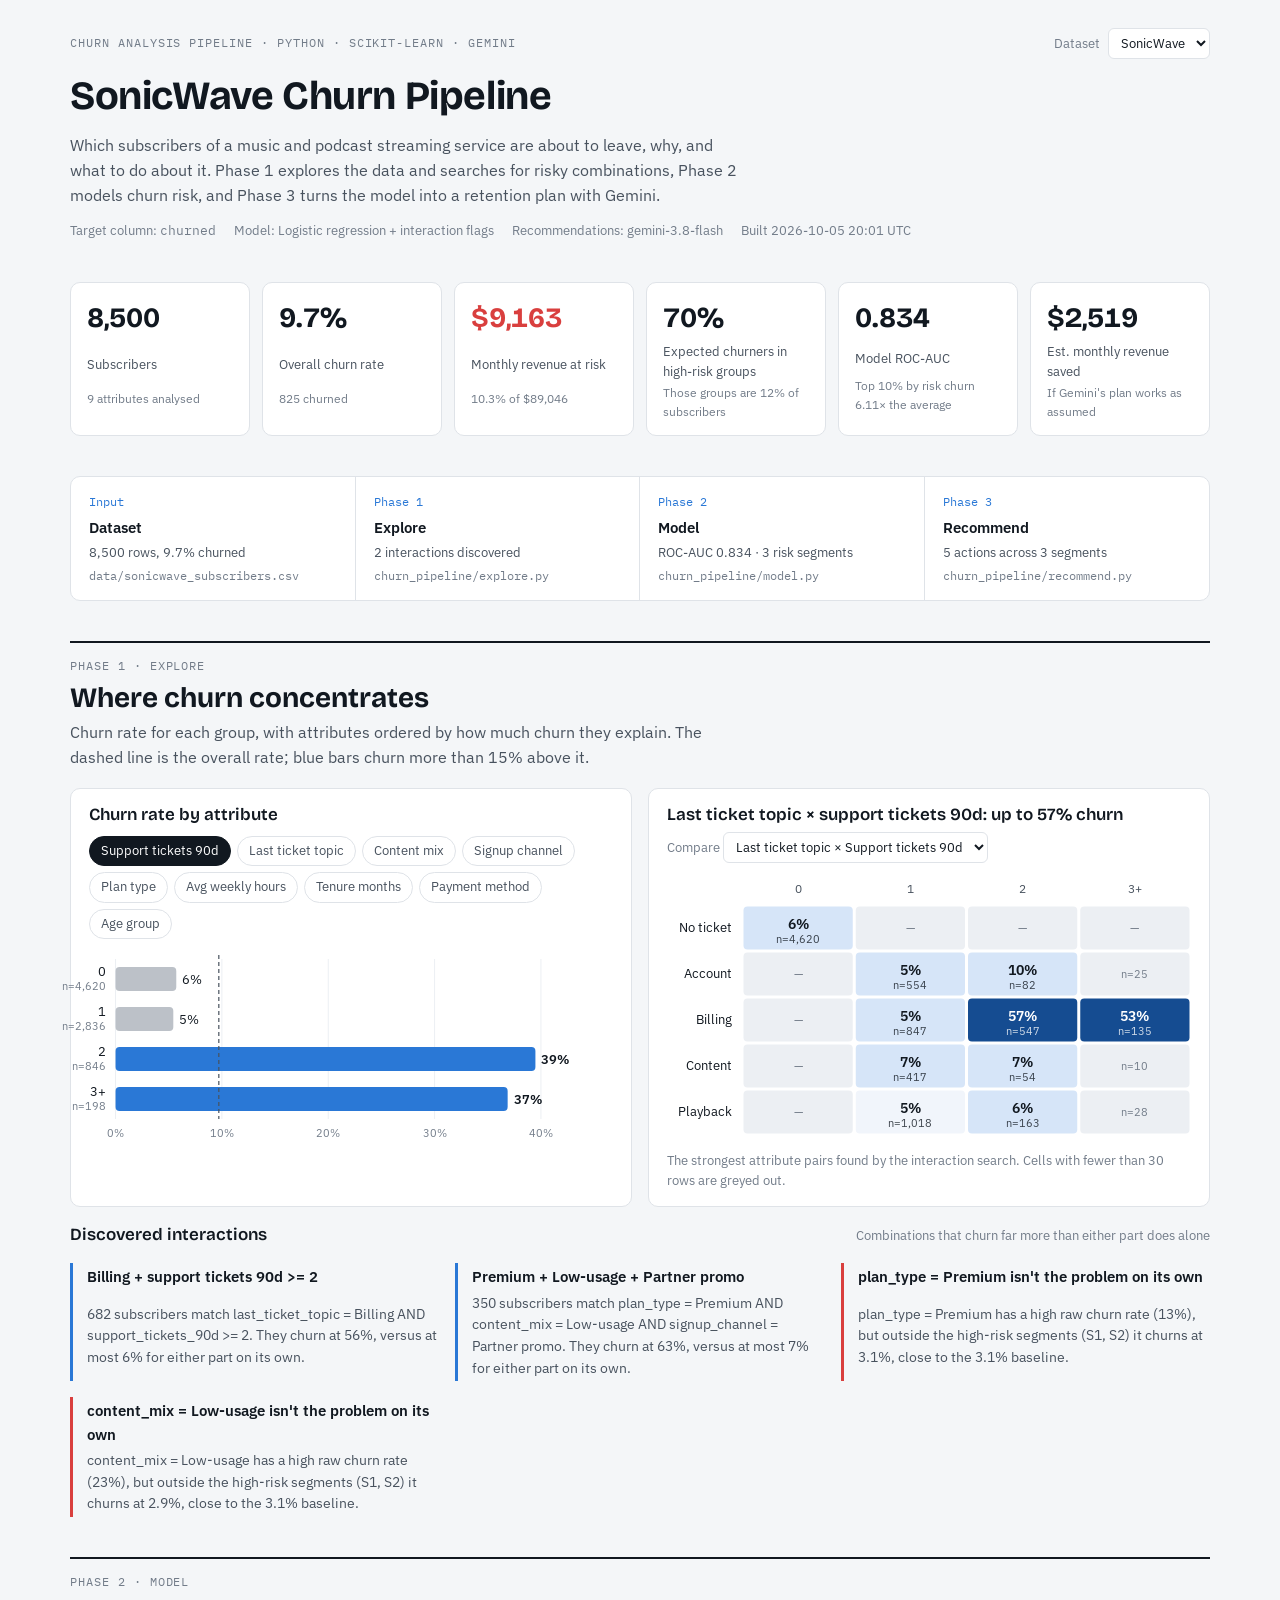
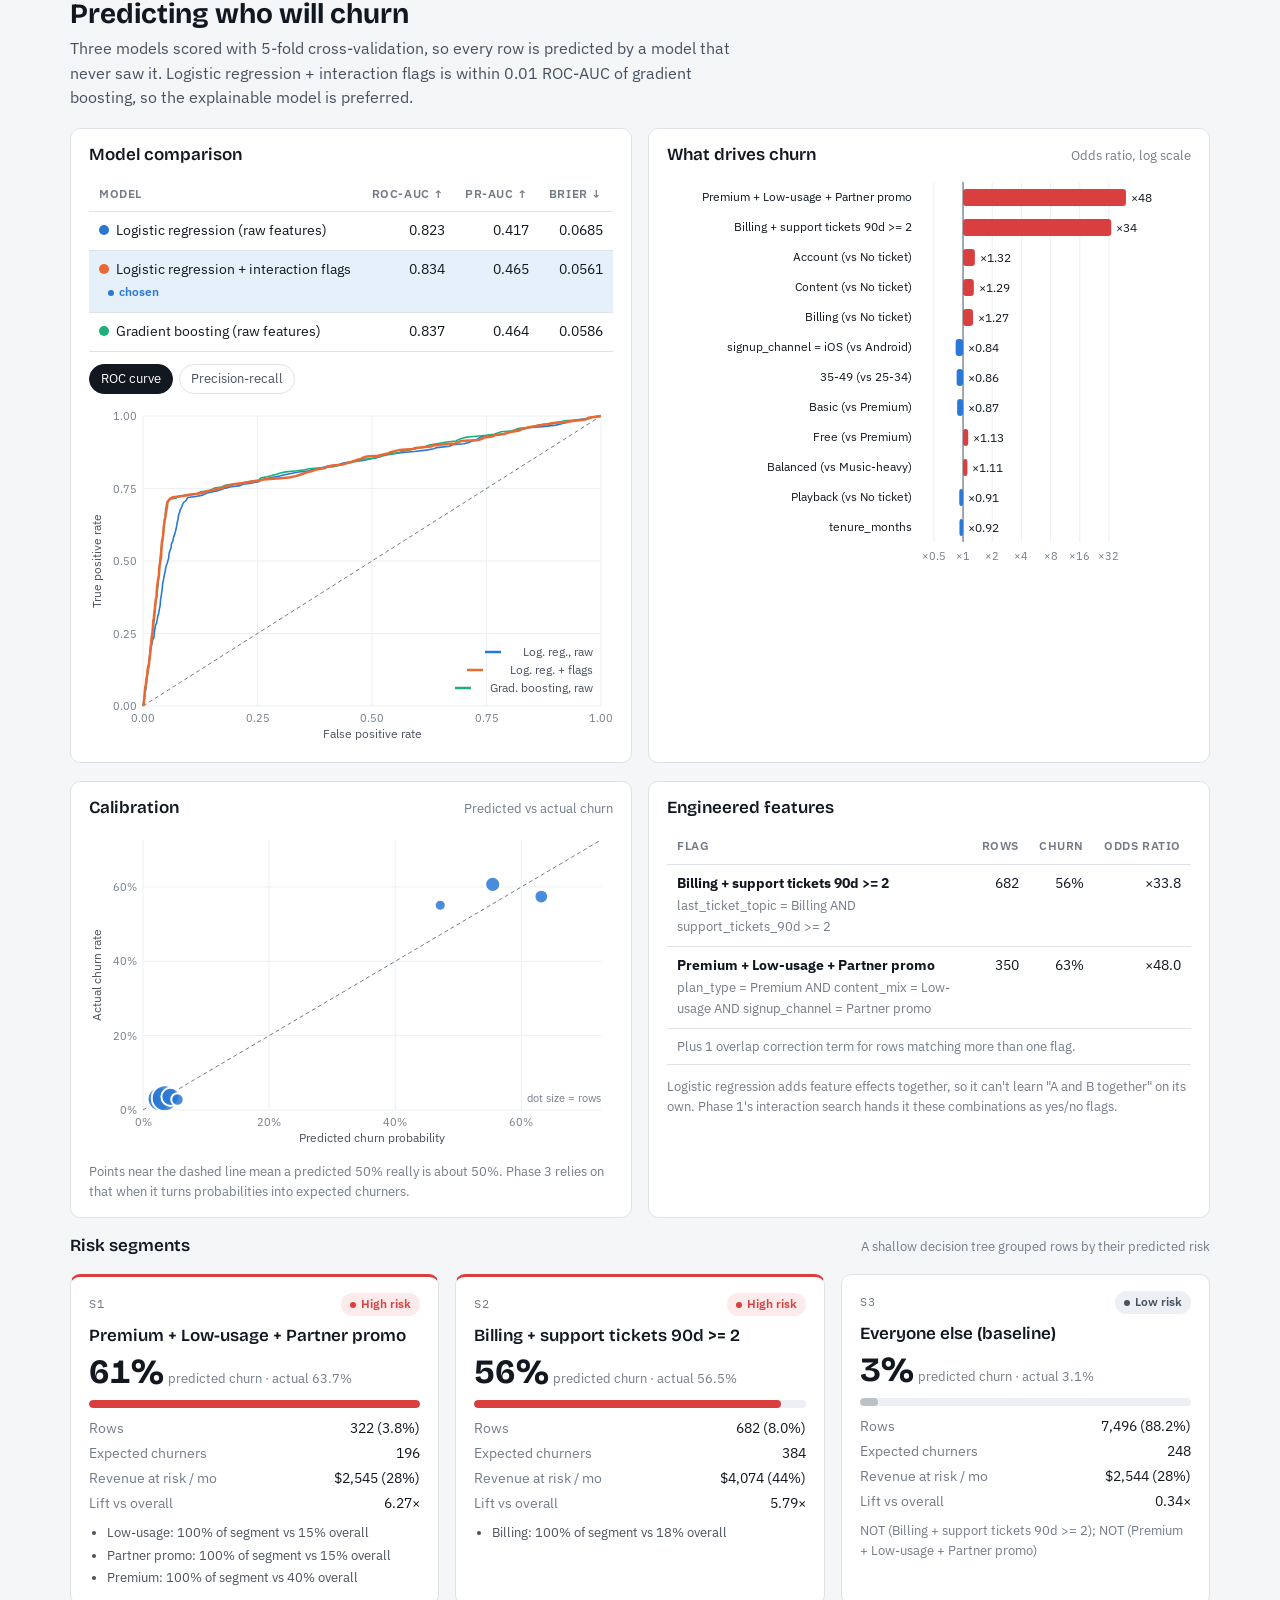
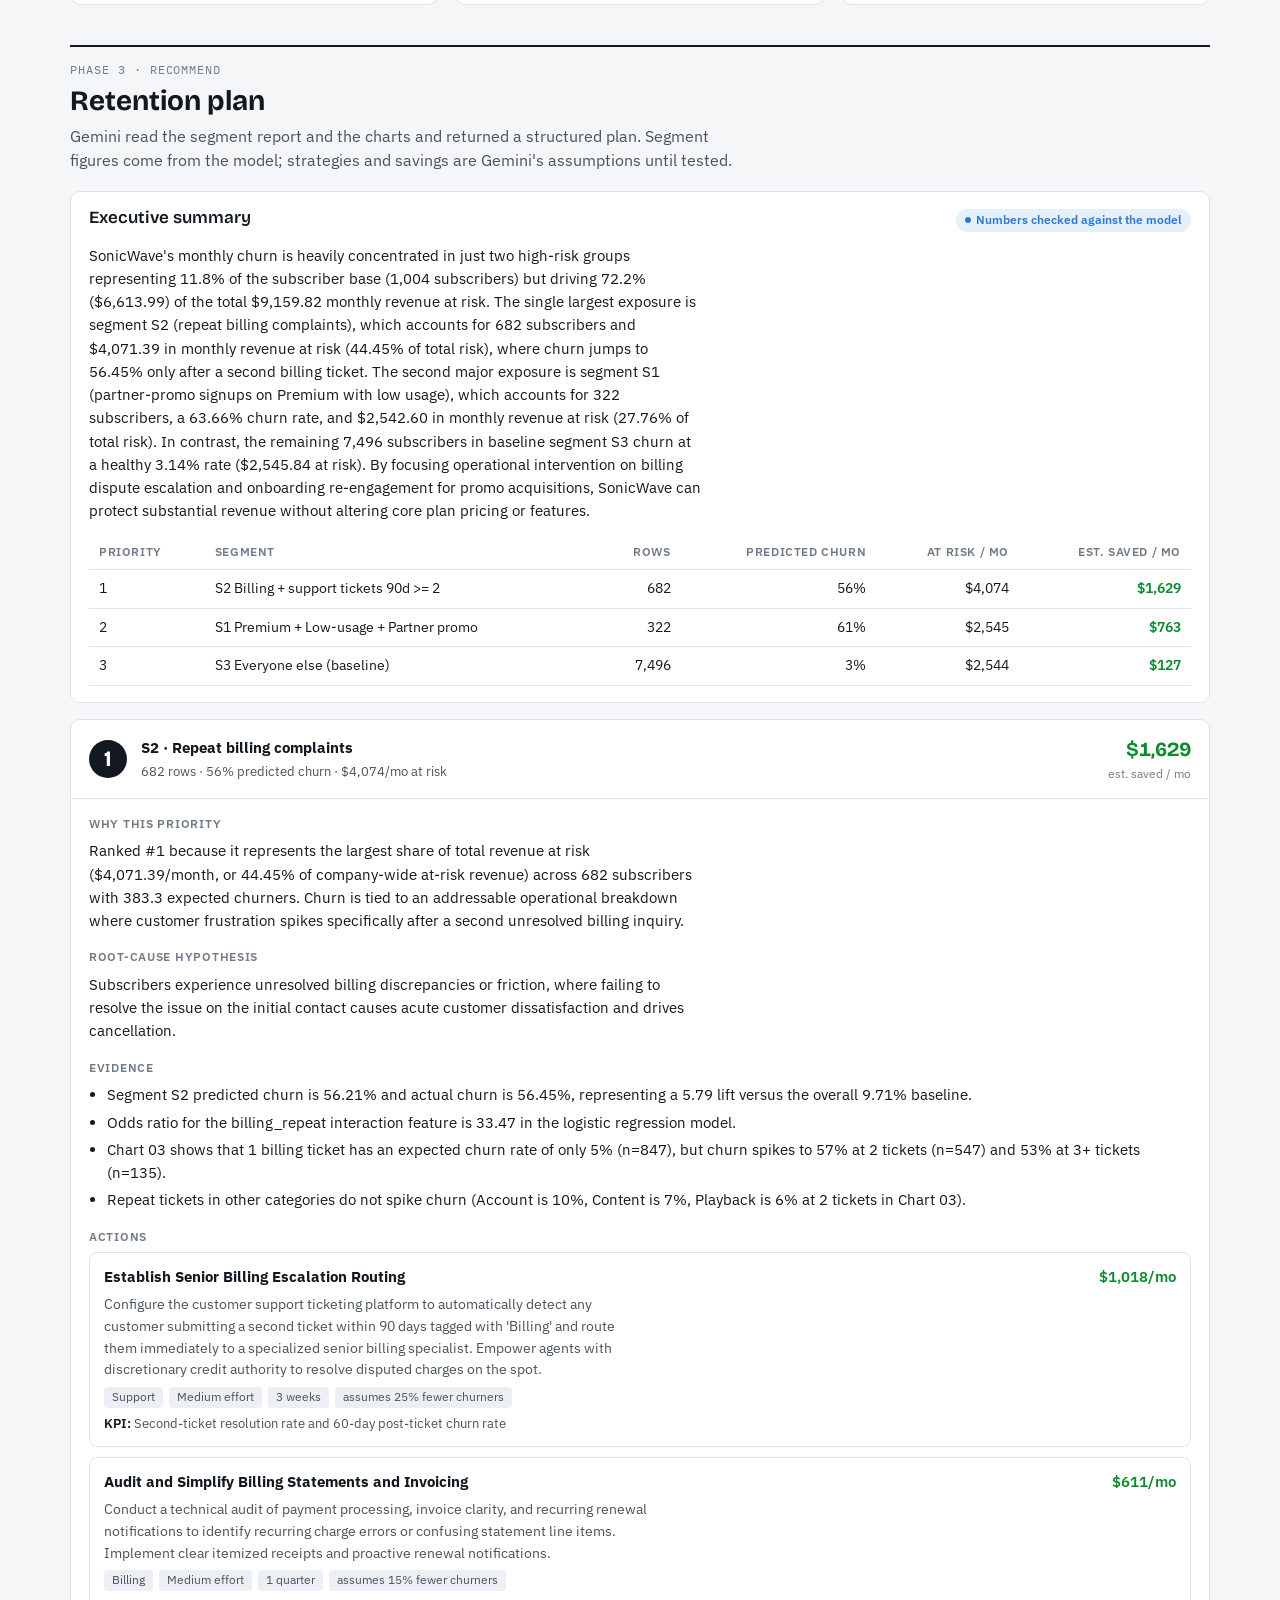
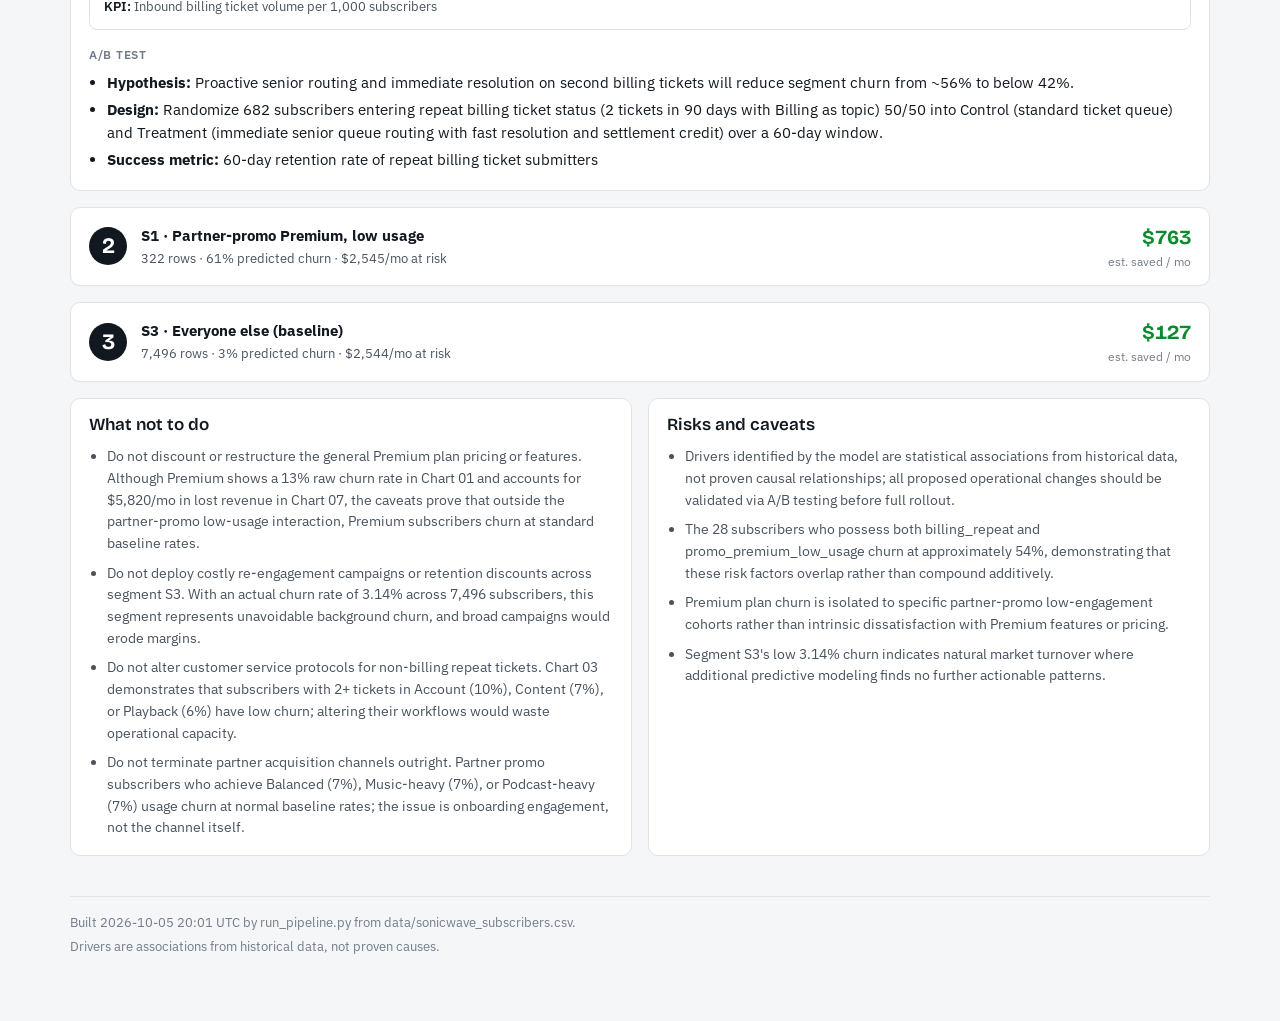
==== runs/sonicwave/dashboard.html @ d110ce35 "Generalize the pipeline to any churn CSV Replace the SonicWave-specific scripts with the churn_pipel" ====
<!doctype html>
<html lang="en">
<head>
<meta charset="utf-8">
<meta name="viewport" content="width=device-width, initial-scale=1, viewport-fit=cover">
<title>Churn Pipeline Explorer</title>
<link rel="preconnect" href="https://fonts.googleapis.com">
<link rel="preconnect" href="https://fonts.gstatic.com" crossorigin>
<link rel="stylesheet" href="https://fonts.googleapis.com/css2?family=Bricolage+Grotesque:opsz,wght@12..96,600;12..96,700&family=IBM+Plex+Mono:wght@400;500&family=IBM+Plex+Sans:wght@400;500;600&display=swap">
<style>
/* Layout: a single analyst's notebook column (max 1180px) that walks the pipeline in order:
   KPIs -> pipeline map -> Phase 1 explore -> Phase 2 model -> Phase 3 plan. Charts sit on quiet
   surfaces; color is reserved for data (blue = high risk / chosen, red = raises churn). */
:root {
  --bg: #f4f6f8;
  --surface: #ffffff;
  --ink: #111820;
  --ink-2: #48525e;
  --muted: #727c89;
  --line: #dfe3e8;
  --grid: #eceff3;
  --accent: #2a78d6;
  --accent-soft: #e6f0fb;
  --risk: #d93f3e;
  --risk-soft: #fcebea;
  --good: #0c8a2e;
  --bar-muted: #bcc1c8;
  --s1: #2a78d6; --s2: #eb6834; --s3: #1baf7a;
  --h0: #f1f5fb; --h1: #d6e5f8; --h2: #a9c9f0; --h3: #5f9ce6; --h4: #2a78d6; --h5: #154c91;
  --h-ink-lo: #111820; --h-ink-hi: #ffffff;
  --font-display: "Bricolage Grotesque", "Segoe UI", system-ui, sans-serif;
  --font-body: "IBM Plex Sans", "Segoe UI", system-ui, -apple-system, sans-serif;
  --font-data: "IBM Plex Mono", ui-monospace, "Cascadia Mono", Consolas, monospace;
  --radius: 10px;
}
@media (prefers-color-scheme: dark) {
  :root:not([data-theme="light"]) {
    --bg: #0e1116; --surface: #161b22; --ink: #edf1f6; --ink-2: #b3bcc8; --muted: #8590a0;
    --line: #29313c; --grid: #1f262f; --accent: #4a92ea; --accent-soft: #1a2a40;
    --risk: #ef6b6a; --risk-soft: #3a1d20; --good: #3fbf62; --bar-muted: #4c5562;
    --s1: #3987e5; --s2: #d95926; --s3: #199e70;
    --h0: #1b222c; --h1: #1d3352; --h2: #234b7d; --h3: #2f6ab0; --h4: #4a92ea; --h5: #9cc5f5;
    --h-ink-lo: #edf1f6; --h-ink-hi: #0e1116;
    color-scheme: dark;
  }
}
:root[data-theme="dark"] {
  --bg: #0e1116; --surface: #161b22; --ink: #edf1f6; --ink-2: #b3bcc8; --muted: #8590a0;
  --line: #29313c; --grid: #1f262f; --accent: #4a92ea; --accent-soft: #1a2a40;
  --risk: #ef6b6a; --risk-soft: #3a1d20; --good: #3fbf62; --bar-muted: #4c5562;
  --s1: #3987e5; --s2: #d95926; --s3: #199e70;
  --h0: #1b222c; --h1: #1d3352; --h2: #234b7d; --h3: #2f6ab0; --h4: #4a92ea; --h5: #9cc5f5;
  --h-ink-lo: #edf1f6; --h-ink-hi: #0e1116;
  color-scheme: dark;
}
* { box-sizing: border-box; }
body { background: var(--bg); color: var(--ink); font-family: var(--font-body); font-size: 15px; line-height: 1.55; margin: 0; }
.wrap { max-width: 1180px; margin: 0 auto; padding-inline: 20px; padding-block: 28px 64px; display: grid; gap: 40px; }
h1, h2, h3 { font-family: var(--font-display); text-wrap: balance; margin: 0; line-height: 1.15; }
h1 { font-size: clamp(28px, 4vw, 40px); font-weight: 700; letter-spacing: -0.01em; }
h2 { font-size: clamp(22px, 2.6vw, 28px); font-weight: 700; }
h3 { font-size: 17px; font-weight: 600; }
p { margin: 0; max-width: 68ch; }
.eyebrow { font-family: var(--font-data); font-size: 12px; letter-spacing: 0.08em; text-transform: uppercase; color: var(--muted); }
.lede { color: var(--ink-2); font-size: 16px; }
.num { font-variant-numeric: tabular-nums; }
.mono { font-family: var(--font-data); }
a { color: var(--accent); }
:focus-visible { outline: 2px solid var(--accent); outline-offset: 2px; border-radius: 4px; }

/* header */
.topbar { display: flex; flex-wrap: wrap; justify-content: space-between; align-items: center; gap: 8px 16px; }
.switch { display: inline-flex; align-items: center; gap: 8px; }
header { display: grid; gap: 14px; }
.meta { display: flex; flex-wrap: wrap; gap: 6px 18px; color: var(--muted); font-size: 13px; }

/* KPI strip */
.kpis { display: grid; grid-template-columns: repeat(auto-fit, minmax(170px, 1fr)); gap: 12px; }
.kpi { background: var(--surface); border: 1px solid var(--line); border-radius: var(--radius); padding: 14px 16px; display: grid; gap: 2px; }
.kpi .v { font-family: var(--font-display); font-size: 28px; font-weight: 700; font-variant-numeric: tabular-nums; }
.kpi .l { font-size: 13px; color: var(--ink-2); }
.kpi .d { font-size: 12px; color: var(--muted); }
.kpi.alert .v { color: var(--risk); }

/* pipeline map */
.pipeline { display: grid; grid-template-columns: repeat(4, minmax(0, 1fr)); gap: 0; background: var(--surface); border: 1px solid var(--line); border-radius: var(--radius); overflow: hidden; }
.step { padding: 16px 18px; display: grid; gap: 4px; text-decoration: none; color: inherit; border-right: 1px solid var(--line); position: relative; }
.step:last-child { border-right: 0; }
.step:hover { background: var(--accent-soft); }
.step .k { font-family: var(--font-data); font-size: 12px; color: var(--accent); }
.step .t { font-weight: 600; }
.step .o { font-size: 12.5px; color: var(--ink-2); }
.step .f { font-family: var(--font-data); font-size: 11.5px; color: var(--muted); overflow-wrap: anywhere; }
@media (max-width: 760px) { .pipeline { grid-template-columns: 1fr 1fr; } .step:nth-child(2) { border-right: 0; } .step:nth-child(-n+2) { border-bottom: 1px solid var(--line); } }
@media (max-width: 440px) { .pipeline { grid-template-columns: 1fr; } .step { border-right: 0; border-bottom: 1px solid var(--line); } .step:last-child { border-bottom: 0; } }

/* sections */
section { display: grid; gap: 18px; scroll-margin-top: 16px; }
.sec-head { display: grid; gap: 6px; border-top: 2px solid var(--ink); padding-top: 14px; }
.grid2 { display: grid; grid-template-columns: repeat(2, minmax(0, 1fr)); gap: 16px; }
.grid3 { display: grid; grid-template-columns: repeat(3, minmax(0, 1fr)); gap: 16px; }
@media (max-width: 900px) { .grid2, .grid3 { grid-template-columns: 1fr; } }
.panel { background: var(--surface); border: 1px solid var(--line); border-radius: var(--radius); padding: 16px 18px; display: grid; gap: 12px; min-width: 0; align-content: start; }
.panel-head { display: flex; flex-wrap: wrap; justify-content: space-between; align-items: baseline; gap: 8px 16px; }
.note { font-size: 12.5px; color: var(--muted); }
.chart { width: 100%; min-height: 120px; position: relative; }
.chart svg { display: block; width: 100%; height: auto; overflow: visible; }
.chart text { font-family: var(--font-body); }

/* controls */
.chips { display: flex; flex-wrap: wrap; gap: 6px; }
.chip { font: inherit; font-size: 13px; border: 1px solid var(--line); background: var(--surface); color: var(--ink-2); padding: 4px 11px; border-radius: 999px; cursor: pointer; }
.chip:hover { border-color: var(--accent); color: var(--ink); }
.chip[aria-pressed="true"] { background: var(--ink); border-color: var(--ink); color: var(--surface); }
select.sel { font: inherit; font-size: 13px; padding: 5px 8px; border-radius: 6px; border: 1px solid var(--line); background: var(--surface); color: var(--ink); max-width: 100%; }

/* findings */
.findings { display: grid; grid-template-columns: repeat(3, minmax(0, 1fr)); gap: 16px; }
@media (max-width: 900px) { .findings { grid-template-columns: 1fr; } }
.finding { border-left: 3px solid var(--accent); padding: 2px 0 2px 14px; display: grid; gap: 4px; }
.finding.corr { border-left-color: var(--risk); }
.finding b { font-weight: 600; }
.finding span { color: var(--ink-2); font-size: 14px; }

/* tables */
.tbl-wrap { overflow-x: auto; }
table { border-collapse: collapse; width: 100%; font-size: 14px; }
.tbl-wrap table { min-width: 480px; }
th, td { text-align: left; padding: 8px 10px; border-bottom: 1px solid var(--line); vertical-align: top; }
th { font-size: 12px; font-weight: 600; color: var(--muted); text-transform: uppercase; letter-spacing: 0.05em; white-space: nowrap; }
td.r, th.r { text-align: right; font-variant-numeric: tabular-nums; }
tr.chosen td { background: var(--accent-soft); }
.pill { display: inline-flex; align-items: center; gap: 5px; font-size: 12px; font-weight: 600; padding: 2px 9px; border-radius: 999px; white-space: nowrap; }
.pill.high { background: var(--risk-soft); color: var(--risk); }
.pill.low { background: var(--grid); color: var(--ink-2); }
.pill.medium { background: var(--accent-soft); color: var(--accent); }
.pill.ok { background: var(--accent-soft); color: var(--accent); }
.pill::before { content: ""; width: 6px; height: 6px; border-radius: 50%; background: currentColor; }

/* segment cards */
.seg { display: grid; gap: 10px; }
.seg.high { border-top: 3px solid var(--risk); }
.seg .big { font-family: var(--font-display); font-size: 34px; font-weight: 700; line-height: 1; font-variant-numeric: tabular-nums; }
.seg dl { display: grid; grid-template-columns: auto 1fr; gap: 4px 14px; margin: 0; font-size: 13.5px; }
.seg dt { color: var(--muted); }
.seg dd { margin: 0; text-align: right; font-variant-numeric: tabular-nums; }
.seg ul { margin: 0; padding-left: 18px; font-size: 13px; color: var(--ink-2); display: grid; gap: 2px; }
.meter { height: 8px; background: var(--grid); border-radius: 4px; overflow: hidden; }
.meter i { display: block; height: 100%; background: var(--accent); border-radius: 4px; }

/* plans */
details.plan { background: var(--surface); border: 1px solid var(--line); border-radius: var(--radius); }
details.plan > summary { list-style: none; cursor: pointer; padding: 14px 18px; display: grid; grid-template-columns: auto minmax(0, 1fr) auto; gap: 14px; align-items: center; }
details.plan > summary::-webkit-details-marker { display: none; }
.rank { font-family: var(--font-display); font-weight: 700; font-size: 22px; width: 38px; height: 38px; border-radius: 50%; display: grid; place-items: center; background: var(--ink); color: var(--surface); }
.sumtext { display: grid; gap: 2px; min-width: 0; }
.sumtext .sub { font-size: 13px; color: var(--ink-2); }
.saved { text-align: right; font-size: 12px; color: var(--muted); }
.saved b { display: block; font-family: var(--font-display); font-size: 20px; color: var(--good); font-variant-numeric: tabular-nums; }
.plan-body { padding: 0 18px 18px; display: grid; gap: 16px; border-top: 1px solid var(--line); padding-top: 16px; }
.plan-body h4 { margin: 0 0 6px; font-size: 12px; text-transform: uppercase; letter-spacing: 0.06em; color: var(--muted); font-weight: 600; }
.plan-body ul { margin: 0; padding-left: 18px; display: grid; gap: 4px; }
.chev { transition: transform .2s; color: var(--muted); }
details[open] .chev { transform: rotate(90deg); }
.actions { display: grid; gap: 10px; }
.action { border: 1px solid var(--line); border-radius: 8px; padding: 12px 14px; display: grid; gap: 6px; }
.action-top { display: flex; flex-wrap: wrap; justify-content: space-between; gap: 6px 12px; align-items: baseline; }
.tags { display: flex; flex-wrap: wrap; gap: 6px; }
.tag { font-size: 12px; padding: 1px 8px; border-radius: 4px; background: var(--grid); color: var(--ink-2); white-space: nowrap; }
.action p { font-size: 14px; color: var(--ink-2); }
.kv { font-size: 13px; color: var(--ink-2); }
.kv b { color: var(--ink); font-weight: 600; }
.lists { display: grid; grid-template-columns: repeat(2, minmax(0, 1fr)); gap: 16px; }
@media (max-width: 900px) { .lists { grid-template-columns: 1fr; } }
.lists ul { margin: 0; padding-left: 18px; display: grid; gap: 8px; font-size: 14px; color: var(--ink-2); }
.empty { border: 1px dashed var(--line); border-radius: var(--radius); padding: 22px; color: var(--ink-2); display: grid; gap: 6px; }
@media (max-width: 560px) { details.plan > summary { grid-template-columns: auto minmax(0, 1fr); } .saved { grid-column: 2; text-align: left; } .saved b { display: inline; margin-right: 6px; } }

/* tooltip */
#tip { position: fixed; pointer-events: none; z-index: 10; background: var(--ink); color: var(--surface); font-size: 12.5px; line-height: 1.4; padding: 7px 10px; border-radius: 6px; max-width: 260px; opacity: 0; transition: opacity .1s; }
#tip.on { opacity: 1; }
#tip b { font-weight: 600; }
footer { color: var(--muted); font-size: 13px; display: grid; gap: 4px; border-top: 1px solid var(--line); padding-top: 16px; }
@media (prefers-reduced-motion: reduce) { * { transition: none !important; } }
</style>
</head>
<body>
<div class="wrap">
  <header>
    <div class="topbar">
      <div class="eyebrow">Churn analysis pipeline · Python · scikit-learn · Gemini</div>
      <label class="note switch" for="ds-sel" id="ds-wrap">Dataset
        <select class="sel" id="ds-sel"></select>
      </label>
    </div>
    <h1 id="title">Churn Pipeline</h1>
    <p class="lede" id="lede"></p>
    <div class="meta" id="meta"></div>
  </header>

  <div class="kpis" id="kpis" aria-label="Headline numbers"></div>

  <nav class="pipeline" aria-label="Pipeline stages">
    <a class="step" href="#explore"><span class="k">Input</span><span class="t">Dataset</span><span class="o" id="step-data"></span><span class="f" id="step-file"></span></a>
    <a class="step" href="#explore"><span class="k">Phase 1</span><span class="t">Explore</span><span class="o" id="step-explore"></span><span class="f">churn_pipeline/explore.py</span></a>
    <a class="step" href="#model"><span class="k">Phase 2</span><span class="t">Model</span><span class="o" id="step-model"></span><span class="f">churn_pipeline/model.py</span></a>
    <a class="step" href="#plan"><span class="k">Phase 3</span><span class="t">Recommend</span><span class="o" id="step-plan"></span><span class="f">churn_pipeline/recommend.py</span></a>
  </nav>

  <section id="explore" aria-labelledby="h-explore">
    <div class="sec-head">
      <div class="eyebrow">Phase 1 · Explore</div>
      <h2 id="h-explore">Where churn concentrates</h2>
      <p class="lede">Churn rate for each group, with attributes ordered by how much churn they explain. The dashed line is the overall rate; blue bars churn more than 15% above it.</p>
    </div>
    <div class="grid2">
      <div class="panel">
        <div class="panel-head"><h3>Churn rate by attribute</h3></div>
        <div class="chips" id="attr-chips" role="group" aria-label="Attribute"></div>
        <div class="chart" id="attr-chart"></div>
      </div>
      <div class="panel">
        <div class="panel-head">
          <h3 id="heat-title">Two attributes combined</h3>
          <label class="note" for="heat-sel">Compare
            <select class="sel" id="heat-sel"></select>
          </label>
        </div>
        <div class="chart" id="heat-chart"></div>
        <div class="note">The strongest attribute pairs found by the interaction search. Cells with fewer than 30 rows are greyed out.</div>
      </div>
    </div>
    <div class="panel-head"><h3>Discovered interactions</h3><span class="note">Combinations that churn far more than either part does alone</span></div>
    <div class="findings" id="findings"></div>
  </section>

  <section id="model" aria-labelledby="h-model">
    <div class="sec-head">
      <div class="eyebrow">Phase 2 · Model</div>
      <h2 id="h-model">Predicting who will churn</h2>
      <p class="lede" id="model-lede"></p>
    </div>
    <div class="grid2">
      <div class="panel">
        <div class="panel-head"><h3>Model comparison</h3></div>
        <div class="tbl-wrap"><table id="metrics-tbl"></table></div>
        <div class="chips" id="curve-chips" role="group" aria-label="Curve"></div>
        <div class="chart" id="curve-chart"></div>
      </div>
      <div class="panel">
        <div class="panel-head"><h3>What drives churn</h3><span class="note">Odds ratio, log scale</span></div>
        <div class="chart" id="odds-chart"></div>
      </div>
    </div>
    <div class="grid2">
      <div class="panel">
        <div class="panel-head"><h3>Calibration</h3><span class="note">Predicted vs actual churn</span></div>
        <div class="chart" id="cal-chart"></div>
        <p class="note">Points near the dashed line mean a predicted 50% really is about 50%. Phase 3 relies on that when it turns probabilities into expected churners.</p>
      </div>
      <div class="panel">
        <div class="panel-head"><h3>Engineered features</h3></div>
        <div class="tbl-wrap"><table id="flags-tbl"></table></div>
        <p class="note">Logistic regression adds feature effects together, so it can't learn "A and B together" on its own. Phase 1's interaction search hands it these combinations as yes/no flags.</p>
      </div>
    </div>
    <div class="panel-head"><h3>Risk segments</h3><span class="note">A shallow decision tree grouped rows by their predicted risk</span></div>
    <div class="grid3" id="segments"></div>
  </section>

  <section id="plan" aria-labelledby="h-plan">
    <div class="sec-head">
      <div class="eyebrow">Phase 3 · Recommend</div>
      <h2 id="h-plan">Retention plan</h2>
      <p class="lede">Gemini read the segment report and the charts and returned a structured plan. Segment figures come from the model; strategies and savings are Gemini's assumptions until tested.</p>
    </div>
    <div id="plan-body" style="display:grid;gap:16px"></div>
  </section>

  <footer>
    <span id="built"></span>
    <span>Drivers are associations from historical data, not proven causes.</span>
  </footer>
</div>
<div id="tip" role="tooltip"></div>

<script>
const ALL = {"datasets":{"sonicwave":{"built_at":"2026-10-05 20:01 UTC","config":{"name":"sonicwave","csv":"data/sonicwave_subscribers.csv","target":"churned","entity":"subscribers","business_context":"a music and podcast streaming service","currency":"$","display_name":"SonicWave"},"phase1":{"overall":0.0971,"ranked_features":["support_tickets_90d","last_ticket_topic","content_mix","signup_channel","plan_type","avg_weekly_hours","tenure_months","payment_method","age_group"],"attributes":{"age_group":{"label":"Age group","rows":[{"label":"Under 25","rate":0.09,"n":1923},{"label":"25-34","rate":0.0971,"n":2903},{"label":"35-49","rate":0.1023,"n":2356},{"label":"50 plus","rate":0.0979,"n":1318}],"signal":0.0002,"kind":"categorical"},"plan_type":{"label":"Plan type","rows":[{"label":"Free","rate":0.0783,"n":1213},{"label":"Basic","rate":0.0703,"n":2632},{"label":"Premium","rate":0.1319,"n":3397},{"label":"Family","rate":0.0771,"n":1258}],"signal":0.0093,"kind":"categorical"},"content_mix":{"label":"Content mix","rows":[{"label":"Low-usage","rate":0.2263,"n":1277},{"label":"Balanced","rate":0.0727,"n":2296},{"label":"Music-heavy","rate":0.0761,"n":3165},{"label":"Podcast-heavy","rate":0.0726,"n":1762}],"signal":0.0337,"kind":"categorical"},"payment_method":{"label":"Payment method","rows":[{"label":"Credit card","rate":0.0929,"n":4705},{"label":"Debit","rate":0.1008,"n":1666},{"label":"PayPal","rate":0.1046,"n":1702},{"label":"Gift card","rate":0.0984,"n":427}],"signal":0.0003,"kind":"categorical"},"last_ticket_topic":{"label":"Last ticket topic","rows":[{"label":"No ticket","rate":0.0571,"n":4620},{"label":"Account","rate":0.059,"n":661},{"label":"Billing","rate":0.2812,"n":1529},{"label":"Content","rate":0.0686,"n":481},{"label":"Playback","rate":0.0488,"n":1209}],"signal":0.0851,"kind":"categorical"},"signup_channel":{"label":"Signup channel","rows":[{"label":"Web","rate":0.0736,"n":2500},{"label":"iOS","rate":0.0727,"n":2215},{"label":"Android","rate":0.077,"n":2505},{"label":"Partner promo","rate":0.2242,"n":1280}],"signal":0.0327,"kind":"categorical"},"tenure_months":{"label":"Tenure months","rows":[{"label":"1\u20137","rate":0.1059,"n":2106},{"label":"7\u201310","rate":0.0977,"n":1464},{"label":"10\u201314","rate":0.0982,"n":1558},{"label":"14\u201322","rate":0.1007,"n":1728},{"label":"22\u201360","rate":0.0803,"n":1644}],"signal":0.0009,"kind":"numeric"},"avg_weekly_hours":{"label":"Avg weekly hours","rows":[{"label":"0.3\u20134.1","rate":0.0935,"n":1712},{"label":"4.1\u20136.6","rate":0.094,"n":1724},{"label":"6.6\u20139.8","rate":0.0941,"n":1668},{"label":"9.8\u201316","rate":0.1179,"n":1705},{"label":"16\u201340","rate":0.0857,"n":1691}],"signal":0.0014,"kind":"numeric"},"support_tickets_90d":{"label":"Support tickets 90d","rows":[{"label":"0","rate":0.0571,"n":4620},{"label":"1","rate":0.0543,"n":2836},{"label":"2","rate":0.3948,"n":846},{"label":"3+","rate":0.3687,"n":198}],"signal":0.1372,"kind":"numeric"}},"heatmaps":{"last_ticket_topic__support_tickets_90d":{"title":"Last ticket topic \u00d7 support tickets 90d: up to 57% churn","row_label":"Last ticket topic","col_label":"Support tickets 90d","rows":["No ticket","Account","Billing","Content","Playback"],"cols":["0","1","2","3+"],"cells":[[{"rate":0.0571,"n":4620},{"rate":null,"n":0},{"rate":null,"n":0},{"rate":null,"n":0}],[{"rate":null,"n":0},{"rate":0.0542,"n":554},{"rate":0.0976,"n":82},{"rate":0.04,"n":25}],[{"rate":null,"n":0},{"rate":0.0531,"n":847},{"rate":0.5722,"n":547},{"rate":0.5333,"n":135}],[{"rate":null,"n":0},{"rate":0.0695,"n":417},{"rate":0.0741,"n":54},{"rate":0.0,"n":10}],[{"rate":null,"n":0},{"rate":0.0491,"n":1018},{"rate":0.0552,"n":163},{"rate":0.0,"n":28}]]},"plan_type__content_mix":{"title":"Plan type \u00d7 content mix: up to 37% churn","row_label":"Plan type","col_label":"Content mix","rows":["Free","Basic","Premium","Family"],"cols":["Low-usage","Balanced","Music-heavy","Podcast-heavy"],"cells":[[{"rate":0.0699,"n":143},{"rate":0.0652,"n":322},{"rate":0.0788,"n":482},{"rate":0.0977,"n":266}],[{"rate":0.0724,"n":304},{"rate":0.0757,"n":753},{"rate":0.0709,"n":1002},{"rate":0.0611,"n":573}],[{"rate":0.3679,"n":666},{"rate":0.0731,"n":875},{"rate":0.0717,"n":1199},{"rate":0.0807,"n":657}],[{"rate":0.0732,"n":164},{"rate":0.0723,"n":346},{"rate":0.0954,"n":482},{"rate":0.0526,"n":266}]]},"content_mix__signup_channel":{"title":"Content mix \u00d7 signup channel: up to 52% churn","row_label":"Content mix","col_label":"Signup channel","rows":["Low-usage","Balanced","Music-heavy","Podcast-heavy"],"cols":["Web","iOS","Android","Partner promo"],"cells":[[{"rate":0.0736,"n":299},{"rate":0.0722,"n":263},{"rate":0.0821,"n":280},{"rate":0.5172,"n":435}],[{"rate":0.0736,"n":707},{"rate":0.0776,"n":606},{"rate":0.0678,"n":723},{"rate":0.0731,"n":260}],[{"rate":0.0721,"n":943},{"rate":0.0756,"n":847},{"rate":0.0815,"n":981},{"rate":0.0736,"n":394}],[{"rate":0.0762,"n":551},{"rate":0.0621,"n":499},{"rate":0.0787,"n":521},{"rate":0.0733,"n":191}]]}},"flags":[{"name":"flag_billing_support_tickets_90d_ge_2","label":"Billing + support tickets 90d >= 2","description":"last_ticket_topic = Billing AND support_tickets_90d >= 2","conditions":[{"col":"last_ticket_topic","op":"==","value":"Billing"},{"col":"support_tickets_90d","op":">=","value":2.0}],"n":682,"churn_rate":0.5645,"churn_rate_without_combination":0.0608},{"name":"flag_premium_low_usage_partner_promo","label":"Premium + Low-usage + Partner promo","description":"plan_type = Premium AND content_mix = Low-usage AND signup_channel = Partner promo","conditions":[{"col":"plan_type","op":"==","value":"Premium"},{"col":"content_mix","op":"==","value":"Low-usage"},{"col":"signup_channel","op":"==","value":"Partner promo"}],"n":350,"churn_rate":0.6286,"churn_rate_without_combination":0.0743}],"corrections":[{"name":"overlap_1_2","of":["flag_billing_support_tickets_90d_ge_2","flag_premium_low_usage_partner_promo"],"n":28,"description":"Has both: Billing + support tickets 90d >= 2 and Premium + Low-usage + Partner promo"}],"n_features":9},"segments":{"purpose":"Churn-risk segments for subscribers of a music and podcast streaming service. Use these to decide which groups to target and what retention actions to take.","dataset":{"name":"sonicwave","rows":8500,"entity":"subscribers","business_context":"a music and podcast streaming service","overall_churn_rate":0.0971,"total_monthly_revenue":89046.13,"expected_monthly_revenue_at_risk":9162.75,"currency":"$"},"model":{"type":"Logistic regression + interaction flags","why":"Logistic regression + interaction flags is within 0.01 ROC-AUC of gradient boosting, so the explainable model is preferred.","validation":"5-fold stratified cross-validation; segment figures use out-of-fold predictions","metrics":{"roc_auc":0.8338,"pr_auc":0.4645,"brier":0.0561,"top_decile_churn_rate":0.5929,"top_decile_lift":6.11,"top_decile_share_of_churners_captured":0.6109},"engineered_features":{"flag_billing_support_tickets_90d_ge_2":"last_ticket_topic = Billing AND support_tickets_90d >= 2","flag_premium_low_usage_partner_promo":"plan_type = Premium AND content_mix = Low-usage AND signup_channel = Partner promo"}},"segments":[{"segment_id":"S1","name":"Premium + Low-usage + Partner promo","rule":["NOT (Billing + support tickets 90d >= 2)","Premium + Low-usage + Partner promo"],"risk_tier":"High","subscribers":322,"share_of_base":0.0379,"predicted_churn_rate":0.6084,"actual_churn_rate":0.6366,"lift_vs_overall":6.27,"expected_churners":195.9,"distinguishing_traits":[{"attribute":"content_mix","value":"Low-usage","share_in_segment":1.0,"share_in_population":0.15,"over_representation":6.66},{"attribute":"signup_channel","value":"Partner promo","share_in_segment":1.0,"share_in_population":0.151,"over_representation":6.64},{"attribute":"plan_type","value":"Premium","share_in_segment":1.0,"share_in_population":0.4,"over_representation":2.5}],"numeric_profile":{"tenure_months":{"segment_median":11.0,"overall_median":12.0},"avg_weekly_hours":{"segment_median":8.05,"overall_median":8.0},"support_tickets_90d":{"segment_median":0.0,"overall_median":0.0}},"monthly_revenue":4182.78,"expected_monthly_revenue_at_risk":2544.78,"share_of_total_revenue_at_risk":0.2777},{"segment_id":"S2","name":"Billing + support tickets 90d >= 2","rule":["Billing + support tickets 90d >= 2"],"risk_tier":"High","subscribers":682,"share_of_base":0.0802,"predicted_churn_rate":0.5623,"actual_churn_rate":0.5645,"lift_vs_overall":5.79,"expected_churners":383.5,"distinguishing_traits":[{"attribute":"last_ticket_topic","value":"Billing","share_in_segment":1.0,"share_in_population":0.18,"over_representation":5.56}],"numeric_profile":{"tenure_months":{"segment_median":11.0,"overall_median":12.0},"avg_weekly_hours":{"segment_median":8.1,"overall_median":8.0},"support_tickets_90d":{"segment_median":2.0,"overall_median":0.0}},"monthly_revenue":7242.07,"expected_monthly_revenue_at_risk":4073.91,"share_of_total_revenue_at_risk":0.4446},{"segment_id":"S3","name":"Everyone else (baseline)","rule":["NOT (Billing + support tickets 90d >= 2)","NOT (Premium + Low-usage + Partner promo)"],"risk_tier":"Low","subscribers":7496,"share_of_base":0.8819,"predicted_churn_rate":0.0331,"actual_churn_rate":0.0314,"lift_vs_overall":0.34,"expected_churners":247.8,"distinguishing_traits":[],"numeric_profile":{"tenure_months":{"segment_median":12.0,"overall_median":12.0},"avg_weekly_hours":{"segment_median":8.0,"overall_median":8.0},"support_tickets_90d":{"segment_median":0.0,"overall_median":0.0}},"monthly_revenue":77621.28,"expected_monthly_revenue_at_risk":2544.05,"share_of_total_revenue_at_risk":0.2777}],"churn_drivers":[{"feature":"Premium + Low-usage + Partner promo","comparison":"if present vs absent","odds_ratio":47.983,"direction":"raises churn"},{"feature":"Billing + support tickets 90d >= 2","comparison":"if present vs absent","odds_ratio":33.833,"direction":"raises churn"},{"feature":"last_ticket_topic = Account","comparison":"vs No ticket","odds_ratio":1.324,"direction":"raises churn"},{"feature":"last_ticket_topic = Content","comparison":"vs No ticket","odds_ratio":1.291,"direction":"raises churn"},{"feature":"last_ticket_topic = Billing","comparison":"vs No ticket","odds_ratio":1.267,"direction":"raises churn"}],"caveats":["Drivers are associations from historical data, not proven causes; test interventions before rolling out.","plan_type = Premium has a high raw churn rate (13%), but outside the high-risk segments (S1, S2) it churns at 3.1%, close to the 3.1% baseline. Its raw rate comes from those segments, so only target plan_type = Premium in the combinations they define.","content_mix = Low-usage has a high raw churn rate (23%), but outside the high-risk segments (S1, S2) it churns at 2.9%, close to the 3.1% baseline. Its raw rate comes from those segments, so only target content_mix = Low-usage in the combinations they define.","last_ticket_topic = Billing has a high raw churn rate (28%), but outside the high-risk segments (S1, S2) it churns at 3.4%, close to the 3.1% baseline. Its raw rate comes from those segments, so only target last_ticket_topic = Billing in the combinations they define.","signup_channel = Partner promo has a high raw churn rate (22%), but outside the high-risk segments (S1, S2) it churns at 2.9%, close to the 3.1% baseline. Its raw rate comes from those segments, so only target signup_channel = Partner promo in the combinations they define.","Subscribers outside the high-risk segments churn at about 3.1%; treat that as baseline churn.","Some customers match more than one interaction flag; their risks overlap rather than stack, so the model includes correction terms that are left out of the driver list."]},"model":{"chosen_model":"Logistic regression + interaction flags","explainable_model":"Logistic regression + interaction flags","metrics":{"Logistic regression (raw features)":{"roc_auc":0.8232,"pr_auc":0.4174,"brier":0.0685,"top_decile_churn_rate":0.4941,"top_decile_lift":5.09,"top_decile_share_of_churners_captured":0.5091},"Logistic regression + interaction flags":{"roc_auc":0.8338,"pr_auc":0.4645,"brier":0.0561,"top_decile_churn_rate":0.5929,"top_decile_lift":6.11,"top_decile_share_of_churners_captured":0.6109},"Gradient boosting (raw features)":{"roc_auc":0.8365,"pr_auc":0.4644,"brier":0.0586,"top_decile_churn_rate":0.5929,"top_decile_lift":6.11,"top_decile_share_of_churners_captured":0.6109}},"curves":{"Logistic regression (raw features)":{"roc":[[0.0,0.0],[0.0012,0.0061],[0.0018,0.0133],[0.0027,0.0194],[0.0033,0.0364],[0.0043,0.0436],[0.0053,0.0545],[0.0059,0.0594],[0.0066,0.0715],[0.0077,0.0776],[0.0085,0.0958],[0.0093,0.1103],[0.0102,0.1176],[0.0109,0.1309],[0.0113,0.137],[0.0126,0.1455],[0.0138,0.16],[0.0145,0.1721],[0.0152,0.1794],[0.0162,0.1867],[0.0167,0.1927],[0.0176,0.2012],[0.0185,0.2073],[0.0205,0.2218],[0.0211,0.2291],[0.0232,0.2339],[0.024,0.2388],[0.0248,0.2533],[0.0257,0.263],[0.0264,0.2691],[0.027,0.2776],[0.0294,0.2848],[0.0302,0.2921],[0.0309,0.297],[0.0318,0.3067],[0.0328,0.3127],[0.0345,0.3212],[0.035,0.3273],[0.0361,0.337],[0.0373,0.3455],[0.0377,0.3515],[0.0383,0.3648],[0.039,0.3733],[0.0401,0.3842],[0.041,0.3939],[0.0416,0.4012],[0.0425,0.4133],[0.0429,0.4206],[0.0442,0.4303],[0.0451,0.4388],[0.0461,0.4485],[0.0474,0.457],[0.0486,0.4667],[0.0494,0.4739],[0.0507,0.4836],[0.0519,0.4885],[0.0534,0.4958],[0.0545,0.503],[0.056,0.5079],[0.0565,0.5188],[0.0572,0.5273],[0.0593,0.5382],[0.0614,0.5455],[0.0621,0.5576],[0.0633,0.5636],[0.065,0.5673],[0.0661,0.577],[0.067,0.583],[0.068,0.5867],[0.0698,0.5964],[0.0709,0.6024],[0.0723,0.6109],[0.0732,0.6182],[0.0741,0.6267],[0.0749,0.6352],[0.0762,0.6412],[0.0769,0.6473],[0.0774,0.6545],[0.0784,0.6618],[0.0801,0.6679],[0.0814,0.6776],[0.084,0.6848],[0.0852,0.6885],[0.0868,0.697],[0.0893,0.703],[0.0929,0.7067],[0.0949,0.7115],[0.0979,0.7188],[0.1152,0.7224],[0.1304,0.7273],[0.1381,0.7333],[0.1491,0.7382],[0.1613,0.7418],[0.1711,0.7467],[0.1802,0.7515],[0.19,0.7552],[0.2122,0.76],[0.2181,0.7648],[0.2354,0.7685],[0.2532,0.7733],[0.2565,0.7794],[0.2661,0.783],[0.2814,0.7879],[0.2975,0.7927],[0.3093,0.7976],[0.3207,0.8012],[0.3364,0.8061],[0.3626,0.8109],[0.3681,0.8145],[0.3861,0.8194],[0.3962,0.8242],[0.4081,0.8279],[0.4283,0.8327],[0.4371,0.8376],[0.4538,0.8424],[0.477,0.8461],[0.4937,0.8509],[0.5071,0.8558],[0.5182,0.8594],[0.5239,0.8642],[0.5334,0.8691],[0.5582,0.8727],[0.5923,0.8776],[0.6185,0.8824],[0.6347,0.8873],[0.6416,0.8909],[0.6687,0.8958],[0.6765,0.9006],[0.7012,0.9042],[0.7115,0.9091],[0.7186,0.9139],[0.7285,0.9176],[0.7325,0.9224],[0.7368,0.9273],[0.7468,0.9321],[0.7775,0.9358],[0.7945,0.9406],[0.806,0.9467],[0.8132,0.9503],[0.8328,0.9552],[0.8399,0.96],[0.8734,0.9636],[0.9014,0.9685],[0.9141,0.9733],[0.9223,0.977],[0.9346,0.9818],[0.9485,0.9867],[0.9708,0.9915],[0.9784,0.9952],[1.0,1.0]],"pr":[[0.0,1.0],[0.0364,0.5263],[0.0727,0.5263],[0.1152,0.5556],[0.1515,0.5482],[0.1915,0.5544],[0.223,0.538],[0.2533,0.5238],[0.2812,0.5088],[0.3139,0.5049],[0.3455,0.5],[0.3867,0.5088],[0.4242,0.5117],[0.457,0.5088],[0.4873,0.5038],[0.5127,0.4947],[0.5418,0.4901],[0.5685,0.484],[0.5964,0.4795],[0.6255,0.4765],[0.6582,0.4763],[0.6812,0.4695],[0.6982,0.4593],[0.7103,0.447],[0.72,0.4342],[0.7212,0.4173],[0.7236,0.4026],[0.7273,0.3896],[0.7273,0.3757],[0.7321,0.3652],[0.7345,0.3542],[0.7382,0.3445],[0.7406,0.3348],[0.7455,0.3268],[0.7467,0.3177],[0.7503,0.3101],[0.7539,0.303],[0.7564,0.2957],[0.76,0.2893],[0.76,0.2819],[0.7624,0.2758],[0.7673,0.2707],[0.7685,0.2647],[0.7697,0.259],[0.7721,0.2539],[0.7733,0.2486],[0.7794,0.2451],[0.783,0.241],[0.7855,0.2368],[0.7879,0.2326],[0.7915,0.229],[0.7915,0.2245],[0.7952,0.2212],[0.7964,0.2173],[0.8,0.2143],[0.8024,0.211],[0.8024,0.2073],[0.8061,0.2046],[0.8073,0.2013],[0.8073,0.1979],[0.8085,0.1949],[0.8121,0.1926],[0.817,0.1906],[0.8182,0.1879],[0.8206,0.1855],[0.823,0.1832],[0.8255,0.1809],[0.8291,0.179],[0.8303,0.1766],[0.8327,0.1746],[0.8339,0.1723],[0.8376,0.1707],[0.8388,0.1685],[0.84,0.1665],[0.8436,0.1649],[0.8448,0.1629],[0.8461,0.161],[0.8473,0.1592],[0.8497,0.1576],[0.8509,0.1558],[0.8545,0.1545],[0.8558,0.1528],[0.8594,0.1516],[0.8642,0.1506],[0.8679,0.1494],[0.8691,0.1479],[0.8691,0.1462],[0.8715,0.1449],[0.8752,0.1439],[0.8752,0.1422],[0.8752,0.1407],[0.8752,0.1391],[0.8764,0.1378],[0.88,0.1369],[0.88,0.1354],[0.88,0.134],[0.8824,0.133],[0.8836,0.1318],[0.8861,0.1308],[0.8897,0.13],[0.8921,0.129],[0.8921,0.1278],[0.8933,0.1267],[0.8958,0.1258],[0.8994,0.1251],[0.9018,0.1242],[0.903,0.1232],[0.9042,0.1222],[0.9067,0.1214],[0.9103,0.1208],[0.9139,0.1202],[0.9164,0.1194],[0.9236,0.1193],[0.9285,0.1189],[0.9321,0.1183],[0.9321,0.1172],[0.9321,0.1162],[0.9333,0.1154],[0.9358,0.1147],[0.9382,0.114],[0.9394,0.1132],[0.943,0.1127],[0.9442,0.112],[0.9491,0.1116],[0.9527,0.1111],[0.9539,0.1104],[0.9576,0.1099],[0.9612,0.1095],[0.9624,0.1088],[0.9624,0.1079],[0.9624,0.1071],[0.9636,0.1064],[0.9648,0.1057],[0.9648,0.1049],[0.9661,0.1043],[0.9673,0.1036],[0.9697,0.1031],[0.9709,0.1025],[0.9758,0.1023],[0.9794,0.1019],[0.983,0.1016],[0.9842,0.101],[0.9867,0.1005],[0.9879,0.0999],[0.9891,0.0993],[0.9915,0.0989],[0.9952,0.0986],[0.9988,0.0983],[0.9988,0.0976],[1.0,0.0971]]},"Logistic regression + interaction flags":{"roc":[[0.0,0.0],[0.0009,0.0024],[0.0016,0.0073],[0.0021,0.0182],[0.0029,0.023],[0.0036,0.0388],[0.0042,0.0509],[0.0047,0.063],[0.0055,0.0691],[0.0064,0.0752],[0.007,0.0861],[0.0076,0.0933],[0.0083,0.1006],[0.0093,0.1079],[0.0098,0.1212],[0.0104,0.1285],[0.0115,0.1345],[0.0122,0.1382],[0.013,0.1442],[0.0136,0.1576],[0.0145,0.1636],[0.0151,0.1745],[0.0158,0.1806],[0.0164,0.1952],[0.0171,0.2097],[0.018,0.2158],[0.0185,0.2291],[0.0193,0.2388],[0.0198,0.2448],[0.0208,0.2521],[0.0212,0.2642],[0.0218,0.2752],[0.0221,0.2861],[0.0225,0.2945],[0.0233,0.3006],[0.0238,0.3055],[0.0245,0.3176],[0.025,0.3273],[0.0259,0.3345],[0.0263,0.3442],[0.0272,0.3576],[0.0279,0.3673],[0.0291,0.3721],[0.0296,0.3782],[0.03,0.3964],[0.0305,0.4073],[0.031,0.4145],[0.0317,0.4218],[0.0324,0.4303],[0.0331,0.4388],[0.0344,0.4473],[0.0349,0.4533],[0.0353,0.4727],[0.036,0.4836],[0.0366,0.4885],[0.0371,0.4921],[0.0377,0.5006],[0.0384,0.5042],[0.0395,0.5152],[0.0399,0.5321],[0.0403,0.5467],[0.041,0.5612],[0.0414,0.5685],[0.0425,0.5733],[0.0429,0.5782],[0.0436,0.5867],[0.0446,0.6],[0.0452,0.617],[0.0463,0.6279],[0.0466,0.6339],[0.0472,0.6424],[0.0487,0.6485],[0.0491,0.6545],[0.0496,0.6618],[0.05,0.6655],[0.0513,0.6764],[0.0521,0.6861],[0.0528,0.6933],[0.0533,0.703],[0.0594,0.7152],[0.0655,0.72],[0.0908,0.7248],[0.1008,0.7285],[0.1178,0.7321],[0.1317,0.7358],[0.1388,0.7406],[0.1484,0.7442],[0.1666,0.7491],[0.1738,0.7527],[0.1824,0.7576],[0.1914,0.7612],[0.1984,0.7648],[0.2172,0.7685],[0.2309,0.7721],[0.2526,0.777],[0.2628,0.7806],[0.2933,0.7842],[0.3191,0.7879],[0.3332,0.7927],[0.3428,0.7976],[0.3491,0.8012],[0.3556,0.8048],[0.3672,0.8097],[0.3749,0.8133],[0.3842,0.817],[0.3977,0.8206],[0.402,0.8255],[0.4151,0.8291],[0.4358,0.8327],[0.4442,0.8364],[0.4564,0.8424],[0.4641,0.8473],[0.4758,0.8521],[0.4796,0.8558],[0.4898,0.8606],[0.5136,0.863],[0.5223,0.8667],[0.5345,0.8703],[0.5408,0.8752],[0.5492,0.8788],[0.5592,0.8824],[0.5892,0.8861],[0.5949,0.8897],[0.6281,0.8945],[0.6336,0.8982],[0.6521,0.9018],[0.6817,0.9055],[0.6903,0.9103],[0.6932,0.9139],[0.7338,0.9176],[0.7397,0.9212],[0.7453,0.9261],[0.7625,0.9297],[0.7694,0.9345],[0.7892,0.9382],[0.7975,0.943],[0.8086,0.9467],[0.8216,0.9503],[0.8276,0.9552],[0.8397,0.96],[0.8533,0.9636],[0.8635,0.9673],[0.8812,0.9709],[0.8959,0.9758],[0.924,0.9794],[0.9388,0.983],[0.9661,0.9879],[0.9708,0.9927],[0.9848,0.9964],[1.0,1.0]],"pr":[[0.0,1.0],[0.0376,0.5439],[0.0788,0.5702],[0.1188,0.5731],[0.1527,0.5526],[0.1927,0.5579],[0.2376,0.5731],[0.28,0.5789],[0.3224,0.5833],[0.3624,0.5828],[0.4073,0.5895],[0.4448,0.5853],[0.4885,0.5892],[0.5285,0.5884],[0.5733,0.5927],[0.617,0.5953],[0.6509,0.5888],[0.6897,0.5872],[0.7152,0.575],[0.7188,0.5476],[0.7224,0.5228],[0.7224,0.4979],[0.7224,0.4753],[0.7248,0.4561],[0.7261,0.4379],[0.7297,0.4222],[0.7309,0.4066],[0.7333,0.3929],[0.7345,0.3795],[0.737,0.3676],[0.7406,0.3571],[0.7442,0.3473],[0.7491,0.3386],[0.7491,0.3284],[0.7527,0.3203],[0.7552,0.3121],[0.7588,0.3049],[0.7612,0.2976],[0.7648,0.2912],[0.7673,0.2846],[0.7673,0.2775],[0.7709,0.272],[0.7721,0.266],[0.7745,0.2606],[0.7745,0.2547],[0.7758,0.2494],[0.7782,0.2448],[0.7806,0.2403],[0.7806,0.2353],[0.783,0.2312],[0.783,0.2265],[0.7855,0.2228],[0.7855,0.2185],[0.7855,0.2144],[0.7867,0.2107],[0.7891,0.2075],[0.7903,0.2041],[0.7927,0.2012],[0.7976,0.1989],[0.8036,0.197],[0.8061,0.1943],[0.8073,0.1914],[0.8121,0.1895],[0.8158,0.1873],[0.8182,0.1849],[0.8206,0.1826],[0.8242,0.1807],[0.8279,0.1787],[0.8291,0.1764],[0.8303,0.1741],[0.8327,0.1721],[0.8352,0.1702],[0.8376,0.1683],[0.8388,0.1662],[0.8424,0.1647],[0.8473,0.1634],[0.8497,0.1617],[0.857,0.161],[0.8594,0.1594],[0.8606,0.1576],[0.8606,0.1556],[0.863,0.1541],[0.8642,0.1524],[0.8679,0.1512],[0.8691,0.1496],[0.8727,0.1485],[0.8752,0.1472],[0.8788,0.1461],[0.8824,0.145],[0.8824,0.1434],[0.8836,0.142],[0.8848,0.1406],[0.8861,0.1393],[0.8909,0.1385],[0.8921,0.1373],[0.8921,0.1358],[0.8921,0.1344],[0.8933,0.1332],[0.8958,0.1322],[0.8982,0.1312],[0.9006,0.1302],[0.903,0.1293],[0.9042,0.1282],[0.9055,0.1271],[0.9055,0.1259],[0.9067,0.1249],[0.9091,0.124],[0.9152,0.1237],[0.9152,0.1225],[0.9164,0.1216],[0.9176,0.1206],[0.9176,0.1196],[0.9176,0.1185],[0.9224,0.1181],[0.9261,0.1175],[0.9273,0.1166],[0.9285,0.1158],[0.9345,0.1155],[0.9358,0.1147],[0.937,0.1139],[0.9394,0.1132],[0.943,0.1127],[0.9442,0.1119],[0.9467,0.1113],[0.9491,0.1107],[0.9552,0.1105],[0.9588,0.11],[0.96,0.1093],[0.96,0.1085],[0.9648,0.1082],[0.9673,0.1076],[0.9685,0.1069],[0.9697,0.1062],[0.9721,0.1057],[0.9745,0.1052],[0.9782,0.1048],[0.9782,0.104],[0.9782,0.1033],[0.9782,0.1025],[0.9818,0.1022],[0.983,0.1016],[0.9842,0.101],[0.9842,0.1002],[0.9867,0.0998],[0.9879,0.0992],[0.9927,0.099],[0.9927,0.0983],[0.9964,0.098],[0.9976,0.0975],[1.0,0.0971]]},"Gradient boosting (raw features)":{"roc":[[0.0,0.0],[0.0009,0.0048],[0.0014,0.0121],[0.0018,0.0194],[0.0025,0.023],[0.0035,0.0315],[0.0042,0.0364],[0.0047,0.0473],[0.0056,0.057],[0.006,0.0691],[0.0066,0.0788],[0.007,0.0861],[0.0076,0.0933],[0.0087,0.0994],[0.0093,0.1091],[0.0098,0.1127],[0.0109,0.1164],[0.0122,0.1285],[0.0129,0.1358],[0.0136,0.1442],[0.0143,0.1552],[0.015,0.1733],[0.0156,0.1891],[0.0163,0.2012],[0.0167,0.2048],[0.0176,0.2133],[0.0184,0.2267],[0.0189,0.2303],[0.0199,0.2364],[0.0206,0.2509],[0.0212,0.2582],[0.0221,0.2679],[0.0225,0.2727],[0.0235,0.2885],[0.0244,0.2921],[0.0249,0.3091],[0.0253,0.3188],[0.0264,0.3285],[0.0272,0.3467],[0.0276,0.3539],[0.0284,0.3685],[0.0294,0.377],[0.0304,0.3818],[0.0311,0.3915],[0.0317,0.3988],[0.0321,0.4109],[0.0327,0.4158],[0.0334,0.4303],[0.0341,0.4424],[0.0348,0.4521],[0.0358,0.4679],[0.0362,0.48],[0.0369,0.497],[0.0373,0.5042],[0.0377,0.5115],[0.0382,0.5212],[0.0388,0.5358],[0.0397,0.5406],[0.0404,0.5479],[0.0412,0.5552],[0.0417,0.56],[0.0425,0.5648],[0.0429,0.5733],[0.0434,0.5782],[0.0442,0.5891],[0.0447,0.6061],[0.0455,0.617],[0.0466,0.6255],[0.0472,0.64],[0.0477,0.6436],[0.0485,0.6533],[0.0491,0.6667],[0.0496,0.6812],[0.0508,0.6873],[0.0513,0.6958],[0.0524,0.6994],[0.0539,0.703],[0.0551,0.7079],[0.0577,0.7127],[0.0715,0.7164],[0.0787,0.7224],[0.0924,0.7273],[0.1182,0.7309],[0.122,0.7358],[0.1298,0.7394],[0.1464,0.743],[0.1513,0.7479],[0.1557,0.7515],[0.1711,0.7552],[0.1777,0.76],[0.1885,0.7636],[0.2149,0.7673],[0.2272,0.7721],[0.2387,0.7758],[0.2529,0.7794],[0.2556,0.7842],[0.2575,0.7867],[0.271,0.7903],[0.2817,0.7952],[0.2913,0.7988],[0.2982,0.8024],[0.3118,0.8073],[0.3359,0.8109],[0.3532,0.8145],[0.3626,0.8182],[0.388,0.8218],[0.4177,0.8255],[0.4289,0.8303],[0.438,0.8339],[0.4463,0.8376],[0.4624,0.8424],[0.4714,0.8461],[0.4779,0.8497],[0.5028,0.8545],[0.5148,0.8582],[0.5201,0.8618],[0.5355,0.8667],[0.5493,0.8703],[0.5603,0.8739],[0.5659,0.8788],[0.5773,0.8824],[0.5936,0.8861],[0.5995,0.8897],[0.6141,0.8921],[0.619,0.897],[0.6276,0.9006],[0.641,0.9042],[0.6633,0.9103],[0.6839,0.9139],[0.6872,0.9176],[0.6952,0.9224],[0.7036,0.9261],[0.7158,0.9285],[0.7504,0.9333],[0.7668,0.937],[0.773,0.9406],[0.782,0.9455],[0.8052,0.9491],[0.8124,0.9527],[0.8216,0.9576],[0.845,0.9612],[0.8568,0.9661],[0.8735,0.9709],[0.8956,0.9745],[0.9059,0.9782],[0.9212,0.983],[0.9527,0.9867],[0.9741,0.9903],[0.9802,0.9964],[1.0,1.0]],"pr":[[0.0,1.0],[0.0339,0.4912],[0.0776,0.5614],[0.1139,0.5497],[0.1491,0.5395],[0.1964,0.5684],[0.2339,0.5643],[0.2727,0.5639],[0.3176,0.5746],[0.3624,0.5817],[0.3976,0.5744],[0.4424,0.5812],[0.4885,0.5883],[0.537,0.597],[0.5709,0.5895],[0.6158,0.5935],[0.6558,0.5926],[0.6958,0.5918],[0.7115,0.5716],[0.7152,0.5443],[0.7176,0.5188],[0.72,0.4958],[0.7261,0.4773],[0.7273,0.4573],[0.7285,0.439],[0.7297,0.4222],[0.7309,0.4066],[0.7345,0.3935],[0.7382,0.3813],[0.7418,0.37],[0.743,0.3583],[0.7455,0.3479],[0.7515,0.3397],[0.7527,0.33],[0.7564,0.3218],[0.76,0.3141],[0.7612,0.3059],[0.7648,0.2991],[0.7648,0.2912],[0.7661,0.2842],[0.7673,0.2775],[0.7685,0.2712],[0.7721,0.266],[0.7745,0.2606],[0.777,0.2555],[0.7782,0.2502],[0.7855,0.247],[0.7879,0.2424],[0.7927,0.2389],[0.7939,0.2343],[0.7964,0.2304],[0.8,0.2269],[0.8036,0.2235],[0.8036,0.2193],[0.8073,0.2162],[0.8085,0.2126],[0.8097,0.2091],[0.8109,0.2058],[0.8133,0.2028],[0.8145,0.1997],[0.817,0.197],[0.8182,0.194],[0.8194,0.1911],[0.8206,0.1884],[0.8206,0.1854],[0.8242,0.1834],[0.8242,0.1806],[0.8255,0.1782],[0.8255,0.1756],[0.8267,0.1733],[0.8315,0.1718],[0.8339,0.1699],[0.8376,0.1682],[0.8388,0.1662],[0.84,0.1642],[0.8448,0.1629],[0.8485,0.1615],[0.8509,0.1598],[0.8521,0.158],[0.8533,0.1562],[0.8533,0.1543],[0.8558,0.1528],[0.8594,0.1516],[0.863,0.1504],[0.8642,0.1488],[0.8667,0.1475],[0.8679,0.146],[0.8715,0.1449],[0.8739,0.1437],[0.8788,0.1428],[0.8812,0.1416],[0.8836,0.1405],[0.8836,0.1389],[0.8873,0.138],[0.8897,0.1369],[0.8921,0.1358],[0.8945,0.1347],[0.8994,0.1341],[0.9018,0.1331],[0.9042,0.1321],[0.9055,0.1309],[0.9055,0.1296],[0.9067,0.1285],[0.9115,0.128],[0.9127,0.1269],[0.9139,0.1259],[0.9188,0.1254],[0.9224,0.1247],[0.9261,0.124],[0.9285,0.1232],[0.9297,0.1222],[0.9297,0.1211],[0.9309,0.1202],[0.9321,0.1193],[0.9321,0.1182],[0.9345,0.1175],[0.9345,0.1165],[0.9394,0.1161],[0.9418,0.1154],[0.9455,0.1149],[0.9467,0.1141],[0.9479,0.1133],[0.9491,0.1125],[0.9527,0.112],[0.9564,0.1115],[0.9588,0.1109],[0.9588,0.11],[0.96,0.1093],[0.9636,0.1089],[0.9661,0.1083],[0.9673,0.1076],[0.9673,0.1068],[0.9709,0.1064],[0.9733,0.1058],[0.9745,0.1052],[0.9758,0.1045],[0.9782,0.104],[0.9794,0.1034],[0.9818,0.1029],[0.983,0.1023],[0.9855,0.1018],[0.9867,0.1012],[0.9867,0.1005],[0.9879,0.0999],[0.9891,0.0993],[0.9903,0.0988],[0.9952,0.0986],[0.9976,0.0982],[0.9988,0.0976],[1.0,0.0971]]}},"calibration":[{"predicted":0.0182,"actual":0.0302,"n":199},{"predicted":0.0261,"actual":0.0294,"n":2620},{"predicted":0.0345,"actual":0.0318,"n":3367},{"predicted":0.0437,"actual":0.0355,"n":1099},{"predicted":0.0547,"actual":0.0284,"n":211},{"predicted":0.4714,"actual":0.551,"n":98},{"predicted":0.5546,"actual":0.6071,"n":532},{"predicted":0.6316,"actual":0.5743,"n":343}],"odds_ratios":[{"feature":"Premium + Low-usage + Partner promo","comparison":"if present vs absent","odds_ratio":47.983,"direction":"raises churn"},{"feature":"Billing + support tickets 90d >= 2","comparison":"if present vs absent","odds_ratio":33.833,"direction":"raises churn"},{"feature":"last_ticket_topic = Account","comparison":"vs No ticket","odds_ratio":1.324,"direction":"raises churn"},{"feature":"last_ticket_topic = Content","comparison":"vs No ticket","odds_ratio":1.291,"direction":"raises churn"},{"feature":"last_ticket_topic = Billing","comparison":"vs No ticket","odds_ratio":1.267,"direction":"raises churn"},{"feature":"signup_channel = iOS","comparison":"vs Android","odds_ratio":0.839,"direction":"lowers churn"},{"feature":"age_group = 35-49","comparison":"vs 25-34","odds_ratio":0.859,"direction":"lowers churn"},{"feature":"plan_type = Basic","comparison":"vs Premium","odds_ratio":0.869,"direction":"lowers churn"},{"feature":"plan_type = Free","comparison":"vs Premium","odds_ratio":1.131,"direction":"raises churn"},{"feature":"content_mix = Balanced","comparison":"vs Music-heavy","odds_ratio":1.109,"direction":"raises churn"},{"feature":"last_ticket_topic = Playback","comparison":"vs No ticket","odds_ratio":0.914,"direction":"lowers churn"},{"feature":"tenure_months","comparison":"per 1 standard deviation increase","odds_ratio":0.918,"direction":"lowers churn"},{"feature":"payment_method = PayPal","comparison":"vs Credit card","odds_ratio":1.088,"direction":"raises churn"},{"feature":"avg_weekly_hours","comparison":"per 1 standard deviation increase","odds_ratio":0.934,"direction":"lowers churn"},{"feature":"content_mix = Podcast-heavy","comparison":"vs Music-heavy","odds_ratio":1.063,"direction":"raises churn"},{"feature":"age_group = 50 plus","comparison":"vs 25-34","odds_ratio":1.058,"direction":"raises churn"},{"feature":"content_mix = Low-usage","comparison":"vs Music-heavy","odds_ratio":0.951,"direction":"lowers churn"},{"feature":"payment_method = Debit","comparison":"vs Credit card","odds_ratio":1.033,"direction":"raises churn"},{"feature":"signup_channel = Partner promo","comparison":"vs Android","odds_ratio":1.024,"direction":"raises churn"},{"feature":"support_tickets_90d","comparison":"per 1 standard deviation increase","odds_ratio":0.977,"direction":"lowers churn"},{"feature":"signup_channel = Web","comparison":"vs Android","odds_ratio":0.982,"direction":"lowers churn"},{"feature":"plan_type = Family","comparison":"vs Premium","odds_ratio":1.012,"direction":"raises churn"},{"feature":"age_group = Under 25","comparison":"vs 25-34","odds_ratio":1.011,"direction":"raises churn"},{"feature":"payment_method = Gift card","comparison":"vs Credit card","odds_ratio":0.998,"direction":"lowers churn"}]},"recommendations":{"model":"gemini-3.8-flash","validation_warnings":[],"executive_summary":"SonicWave's monthly churn is heavily concentrated in just two high-risk groups representing 11.8% of the subscriber base (1,004 subscribers) but driving 72.2% ($6,613.99) of the total $9,159.82 monthly revenue at risk. The single largest exposure is segment S2 (repeat billing complaints), which accounts for 682 subscribers and $4,071.39 in monthly revenue at risk (44.45% of total risk), where churn jumps to 56.45% only after a second billing ticket. The second major exposure is segment S1 (partner-promo signups on Premium with low usage), which accounts for 322 subscribers, a 63.66% churn rate, and $2,542.60 in monthly revenue at risk (27.76% of total risk). In contrast, the remaining 7,496 subscribers in baseline segment S3 churn at a healthy 3.14% rate ($2,545.84 at risk). By focusing operational intervention on billing dispute escalation and onboarding re-engagement for promo acquisitions, SonicWave can protect substantial revenue without altering core plan pricing or features.","segment_plans":[{"segment_id":"S2","segment_name":"Repeat billing complaints","priority_rank":1,"priority_rationale":"Ranked #1 because it represents the largest share of total revenue at risk ($4,071.39/month, or 44.45% of company-wide at-risk revenue) across 682 subscribers with 383.3 expected churners. Churn is tied to an addressable operational breakdown where customer frustration spikes specifically after a second unresolved billing inquiry.","root_cause_hypothesis":"Subscribers experience unresolved billing discrepancies or friction, where failing to resolve the issue on the initial contact causes acute customer dissatisfaction and drives cancellation.","evidence":["Segment S2 predicted churn is 56.21% and actual churn is 56.45%, representing a 5.79 lift versus the overall 9.71% baseline.","Odds ratio for the billing_repeat interaction feature is 33.47 in the logistic regression model.","Chart 03 shows that 1 billing ticket has an expected churn rate of only 5% (n=847), but churn spikes to 57% at 2 tickets (n=547) and 53% at 3+ tickets (n=135).","Repeat tickets in other categories do not spike churn (Account is 10%, Content is 7%, Playback is 6% at 2 tickets in Chart 03)."],"actions":[{"title":"Establish Senior Billing Escalation Routing","description":"Configure the customer support ticketing platform to automatically detect any customer submitting a second ticket within 90 days tagged with 'Billing' and route them immediately to a specialized senior billing specialist. Empower agents with discretionary credit authority to resolve disputed charges on the spot.","owner":"Support","effort":"Medium","timeline":"3 weeks","assumed_churn_reduction":0.25,"estimated_churners_saved":95.83,"estimated_monthly_revenue_saved":1017.85,"kpi":"Second-ticket resolution rate and 60-day post-ticket churn rate"},{"title":"Audit and Simplify Billing Statements and Invoicing","description":"Conduct a technical audit of payment processing, invoice clarity, and recurring renewal notifications to identify recurring charge errors or confusing statement line items. Implement clear itemized receipts and proactive renewal notifications.","owner":"Billing","effort":"Medium","timeline":"1 quarter","assumed_churn_reduction":0.15,"estimated_churners_saved":57.5,"estimated_monthly_revenue_saved":610.71,"kpi":"Inbound billing ticket volume per 1,000 subscribers"}],"experiment":{"hypothesis":"Proactive senior routing and immediate resolution on second billing tickets will reduce segment churn from ~56% to below 42%.","design":"Randomize 682 subscribers entering repeat billing ticket status (2 tickets in 90 days with Billing as topic) 50/50 into Control (standard ticket queue) and Treatment (immediate senior queue routing with fast resolution and settlement credit) over a 60-day window.","success_metric":"60-day retention rate of repeat billing ticket submitters"}},{"segment_id":"S1","segment_name":"Partner-promo Premium, low usage","priority_rank":2,"priority_rationale":"Ranked #2 because it concentrates $2,542.60/month in revenue at risk (27.76% of total at-risk revenue) and 195.7 expected churners across just 322 subscribers, with an actual churn rate of 63.66%. The cohort is smaller than S2 but has the highest churn rate in the company.","root_cause_hypothesis":"Subscribers who join through third-party promotional partnerships receive Premium access without establishing regular listening habits, leading to perceived lack of value when the promotional benefit ends or regular billing commences.","evidence":["Segment S1 actual churn rate is 63.66% with an expected 195.7 churners out of 322 subscribers (6.26 lift vs overall).","The promo_premium_low_usage interaction feature has the highest odds ratio in the churn model at 47.323.","Chart 04 demonstrates that Partner promo subscribers with Low-usage churn at 52% (n=435 in Phase 1 cohort), whereas Partner promo subscribers with Balanced, Music-heavy, or Podcast-heavy usage churn at baseline rates of 7%.","100% of S1 subscribers are on the Premium tier and 100% have Low-usage content mix, over-represented by 2.5x and 6.66x respectively."],"actions":[{"title":"Trigger Automated In-App Habit-Building Onboarding","description":"Deploy automated onboarding push notifications and emails for Partner-promo signups who log fewer than 3 hours of listening during their first 14 days, highlighting tailored playlist creation, offline downloads, and podcast discovery. Direct users into interactive quick-start content carousels.","owner":"Product","effort":"Medium","timeline":"4 weeks","assumed_churn_reduction":0.2,"estimated_churners_saved":39.14,"estimated_monthly_revenue_saved":508.52,"kpi":"Percentage of partner-promo users migrating from Low-usage to Balanced or Music/Podcast-heavy listening mix"},{"title":"Introduce Low-Engagement Plan Downgrade Flows","description":"Offer low-usage partner promo subscribers approaching their renewal an option to step down to the Basic tier rather than canceling entirely. Provide clear plan comparisons emphasizing that Basic retains their library and playlists at a lower cost.","owner":"Marketing","effort":"Low","timeline":"2 weeks","assumed_churn_reduction":0.1,"estimated_churners_saved":19.57,"estimated_monthly_revenue_saved":254.26,"kpi":"Cancellation flow downgrade acceptance rate versus full cancellation"}],"experiment":{"hypothesis":"Early guided onboarding sequences focused on genre selection and daily listening cues will lift weekly hours from low-usage levels and reduce churn.","design":"A/B test newly acquired partner-promo Premium subscribers (split 50/50, ~160 subscribers per arm) testing standard welcome emails vs personalized guided listening journeys over a 60-day period.","success_metric":"Share of cohort exceeding 5 listening hours per week and 90-day churn rate"}},{"segment_id":"S3","segment_name":"Everyone else (baseline)","priority_rank":3,"priority_rationale":"Ranked #3 because S3 represents healthy baseline operational churn (3.14% actual churn rate, 0.34 lift vs overall). While total monthly revenue at risk is $2,545.84, it is dispersed across 7,496 subscribers, meaning high-cost retention interventions would yield negligible return.","root_cause_hypothesis":"Subscribers churn at a normal, unavoidable background rate caused by ordinary life changes, payment card expirations, and casual shifts in discretionary spending.","evidence":["Segment S3 actual churn rate is 3.14% across 7,496 subscribers, with predicted churn at 3.31%.","Caveats confirm that subscribers outside high-risk segments churn at ~3% and the model identifies no further patterns or drivers in this segment.","Subscriber tenure averages 12.0 months with steady median listening of 8.0 weekly hours."],"actions":[{"title":"Automate Account Dunning and Card Expiry Reminders","description":"Implement passive dunning logic and automated pre-expiration payment email reminders 15 days before credit or debit cards expire. Provide direct one-click payment detail updating links.","owner":"Billing","effort":"Low","timeline":"2 weeks","assumed_churn_reduction":0.05,"estimated_churners_saved":12.41,"estimated_monthly_revenue_saved":127.29,"kpi":"Involuntary passive churn rate on card expiration"}],"experiment":{"hypothesis":"Pre-expiration billing notifications will modestly curb involuntary churn among baseline users without causing user friction.","design":"Run a 90-day test on expiring cards across 2,000 baseline subscribers randomized into standard retry processing vs pre-dunning notification sequence.","success_metric":"Successful renewal rate for payment cards expiring within the test window"}}],"chart_observations":[{"chart":"01_churn_by_segment.png","observation":"Univariate churn highlights that demographic factors (Age: Under 25 at 9%, 25-34 at 10%, 35-49 at 10%, 50 plus at 10%) and payment methods (Credit card at 9%, Debit, PayPal, Gift card at 10%) show negligible churn variance. The significant univariate spikes appear only in Content mix (Low-usage at 23%), Signup channel (Partner promo at 22%), Last ticket topic (Billing at 28%), and Plan (Premium at 13%)."},{"chart":"03_heatmap_tickets_x_topic.png","observation":"Reveals that high ticket volume alone does not trigger churn; support friction is isolated to billing. Customers with 1 billing ticket churn at only 5% (n=847), but churn drastically jumps to 57% at 2 tickets (n=547) and 53% at 3+ tickets (n=135). In contrast, 2 tickets under Account (10%), Content (7%), and Playback (6%) show churn rates at or below the 9.7% overall baseline."},{"chart":"04_heatmap_channel_x_content_mix.png","observation":"Reveals that partner promo and low usage are benign on their own but catastrophic together. Partner promo subscribers who maintain Balanced (7%), Music-heavy (7%), or Podcast-heavy (7%) content mixes have baseline churn. Similarly, Low-usage users entering via Web (7%), iOS (7%), or Android (8%) show normal churn. The acute 52% churn (n=435) is strictly confined to the Partner promo and Low-usage intersection."},{"chart":"07_revenue_lost_by_plan.png","observation":"Premium accounts for $5,820/month of lost revenue (63.7% of all lost revenue, and 13% of total Premium plan revenue), dwarfing Family ($1,842/month, 8% of revenue) and Basic ($1,478/month, 7% of revenue). This confirms why Premium revenue protection must be the primary focus."},{"chart":"09_churn_drivers_odds_ratios.png","observation":"The interaction flags promo_premium_low_usage (OR 47.32) and billing_repeat (OR 33.47) completely dominate the logistic model. Standalone main effects such as Free plan (OR 1.29), Account ticket (OR 1.32), Content ticket (OR 1.28), and single Billing ticket (OR 1.26) exhibit marginal associations once interaction flags are modeled."},{"chart":"11_risk_segments.png","observation":"Illustrates the heavy operational concentration: S1 (322 subscribers, 61% predicted churn, $2,543/mo risk) and S2 (682 subscribers, 56% predicted churn, $4,071/mo risk) collectively represent only 12% of SonicWave subscribers but capture 70% of all expected churners."}],"what_not_to_do":["Do not discount or restructure the general Premium plan pricing or features. Although Premium shows a 13% raw churn rate in Chart 01 and accounts for $5,820/mo in lost revenue in Chart 07, the caveats prove that outside the partner-promo low-usage interaction, Premium subscribers churn at standard baseline rates.","Do not deploy costly re-engagement campaigns or retention discounts across segment S3. With an actual churn rate of 3.14% across 7,496 subscribers, this segment represents unavoidable background churn, and broad campaigns would erode margins.","Do not alter customer service protocols for non-billing repeat tickets. Chart 03 demonstrates that subscribers with 2+ tickets in Account (10%), Content (7%), or Playback (6%) have low churn; altering their workflows would waste operational capacity.","Do not terminate partner acquisition channels outright. Partner promo subscribers who achieve Balanced (7%), Music-heavy (7%), or Podcast-heavy (7%) usage churn at normal baseline rates; the issue is onboarding engagement, not the channel itself."],"risks_and_caveats":["Drivers identified by the model are statistical associations from historical data, not proven causal relationships; all proposed operational changes should be validated via A/B testing before full rollout.","The 28 subscribers who possess both billing_repeat and promo_premium_low_usage churn at approximately 54%, demonstrating that these risk factors overlap rather than compound additively.","Premium plan churn is isolated to specific partner-promo low-engagement cohorts rather than intrinsic dissatisfaction with Premium features or pricing.","Segment S3's low 3.14% churn indicates natural market turnover where additional predictive modeling finds no further actionable patterns."]}}}};
let D = null;

/* ---------- helpers ---------- */
const $ = (s) => document.querySelector(s);
const esc = (s) => String(s ?? "").replace(/[&<>"']/g, (c) => ({ "&": "&amp;", "<": "&lt;", ">": "&gt;", '"': "&quot;", "'": "&#39;" }[c]));
const pct = (x, d = 0) => (x == null ? "—" : (x * 100).toFixed(d) + "%");
const int = (x) => Math.round(x).toLocaleString("en-US");
const money = (x) => (D?.config.currency || "$") + Math.round(x).toLocaleString("en-US");
const NS = "http://www.w3.org/2000/svg";
function svgEl(tag, attrs = {}, parent) {
  const e = document.createElementNS(NS, tag);
  for (const [k, v] of Object.entries(attrs)) e.setAttribute(k, v);
  if (parent) parent.appendChild(e);
  return e;
}
function text(parent, x, y, str, attrs = {}) {
  const t = svgEl("text", { x, y, fill: "var(--ink-2)", "font-size": 12, ...attrs }, parent);
  t.textContent = str;
  return t;
}
const tip = $("#tip");
function bindTip(el, html) {
  el.addEventListener("pointerenter", () => { tip.innerHTML = html; tip.classList.add("on"); });
  el.addEventListener("pointermove", (e) => {
    const w = tip.offsetWidth, h = tip.offsetHeight;
    let x = e.clientX + 14, y = e.clientY + 14;
    if (x + w > innerWidth - 8) x = e.clientX - w - 14;
    if (y + h > innerHeight - 8) y = e.clientY - h - 14;
    tip.style.left = x + "px"; tip.style.top = y + "px";
  });
  el.addEventListener("pointerleave", () => tip.classList.remove("on"));
}
function widthOf(el) { return Math.max(280, Math.floor(el.clientWidth)); }
function measure(str, size = 12) { return String(str).length * size * 0.56; }
function clip(str, n) { str = String(str); return str.length > n ? str.slice(0, n - 1) + "…" : str; }
const hasRev = () => D.segments.dataset.expected_monthly_revenue_at_risk != null;
const entity = () => D.config.entity || "customers";

/* ---------- header + KPIs ---------- */
function renderHeader() {
  const seg = D.segments, ds = seg.dataset, m = seg.model.metrics, R = D.recommendations;
  const high = seg.segments.filter((s) => s.risk_tier === "High");
  const highShare = high.reduce((a, s) => a + s.share_of_base, 0);
  const highChurners = high.reduce((a, s) => a + s.expected_churners, 0);
  const allChurners = seg.segments.reduce((a, s) => a + s.expected_churners, 0);
  $("#title").textContent = D.config.display_name + " Churn Pipeline";
  document.title = D.config.display_name + " Churn Pipeline";
  $("#lede").textContent = `Which ${entity()} of ${D.config.business_context} are about to leave, why, and what to do about it. Phase 1 explores the data and searches for risky combinations, Phase 2 models churn risk, and Phase 3 turns the model into a retention plan with Gemini.`;
  const kpis = [
    { v: int(ds.rows), l: entity()[0].toUpperCase() + entity().slice(1), d: `${D.phase1.n_features} attributes analysed` },
    { v: pct(ds.overall_churn_rate, 1), l: "Overall churn rate", d: int(ds.rows * ds.overall_churn_rate) + " churned" },
  ];
  if (hasRev()) kpis.push({ v: money(ds.expected_monthly_revenue_at_risk), l: "Monthly revenue at risk", d: pct(ds.expected_monthly_revenue_at_risk / ds.total_monthly_revenue, 1) + " of " + money(ds.total_monthly_revenue), alert: true });
  if (high.length) kpis.push({ v: pct(highChurners / allChurners), l: "Expected churners in high-risk groups", d: "Those groups are " + pct(highShare) + " of " + entity() });
  kpis.push({ v: m.roc_auc.toFixed(3), l: "Model ROC-AUC", d: "Top 10% by risk churn " + m.top_decile_lift + "× the average" });
  if (R) {
    const saved = R.segment_plans.reduce((a, p) => a + p.actions.reduce((b, x) => b + (hasRev() ? x.estimated_monthly_revenue_saved : x.estimated_churners_saved), 0), 0);
    kpis.push({ v: hasRev() ? money(saved) : int(saved), l: hasRev() ? "Est. monthly revenue saved" : "Est. churners saved", d: "If Gemini's plan works as assumed" });
  }
  $("#kpis").innerHTML = kpis.map((k) => `<div class="kpi${k.alert ? " alert" : ""}"><span class="v">${esc(k.v)}</span><span class="l">${esc(k.l)}</span><span class="d">${esc(k.d)}</span></div>`).join("");
  $("#meta").innerHTML = `<span>Target column: <span class="mono">${esc(D.config.target)}</span></span><span>Model: ${esc(seg.model.type)}</span><span>Recommendations: ${R ? esc(R.model) : "not generated yet"}</span><span>Built ${esc(D.built_at)}</span>`;
  $("#step-data").textContent = `${int(ds.rows)} rows, ${pct(ds.overall_churn_rate, 1)} churned`;
  $("#step-file").textContent = D.config.csv;
  $("#step-explore").textContent = `${D.phase1.flags.length} interaction${D.phase1.flags.length === 1 ? "" : "s"} discovered`;
  $("#step-model").textContent = `ROC-AUC ${m.roc_auc.toFixed(3)} · ${seg.segments.length} risk segments`;
  $("#step-plan").textContent = R ? `${R.segment_plans.reduce((a, p) => a + p.actions.length, 0)} actions across ${R.segment_plans.length} segments` : "Not run yet";
  $("#model-lede").textContent = `Three models scored with 5-fold cross-validation, so every row is predicted by a model that never saw it. ${seg.model.why}`;
  $("#built").textContent = "Built " + D.built_at + " by run_pipeline.py from " + D.config.csv + ".";
}

/* ---------- bar chart ---------- */
let currentAttr = null;
function renderAttrChips() {
  const box = $("#attr-chips");
  const keys = D.phase1.ranked_features;
  if (!keys.includes(currentAttr)) currentAttr = keys[0];
  box.innerHTML = keys.map((k) => `<button class="chip" type="button" data-k="${esc(k)}" aria-pressed="${k === currentAttr}">${esc(D.phase1.attributes[k].label)}</button>`).join("");
  box.querySelectorAll("button").forEach((b) => b.addEventListener("click", () => {
    currentAttr = b.dataset.k;
    box.querySelectorAll("button").forEach((x) => x.setAttribute("aria-pressed", x === b));
    renderAttrChart();
  }));
}
function renderAttrChart() {
  const el = $("#attr-chart"); el.innerHTML = "";
  const a = D.phase1.attributes[currentAttr], overall = D.phase1.overall;
  const rows = a.rows.slice(0, 14);
  const W = widthOf(el), rowH = 40, top = 8, bottom = 26;
  const labelW = Math.min(W * 0.38, Math.max(...rows.map((r) => measure(clip(r.label, 24), 13))) + 12);
  const right = 44, x0 = labelW, x1 = W - right;
  const max = Math.max(overall * 1.6, ...rows.map((r) => r.rate)) * 1.08;
  const xs = (v) => x0 + (v / max) * (x1 - x0);
  const H = top + rows.length * rowH + bottom;
  const svg = svgEl("svg", { viewBox: `0 0 ${W} ${H}`, role: "img", "aria-label": `Churn rate by ${a.label}` }, el);
  const step = max > 0.6 ? 0.2 : max > 0.3 ? 0.1 : max > 0.15 ? 0.05 : 0.02;
  for (let t = 0; t <= max + 1e-9; t += step) {
    svgEl("line", { x1: xs(t), x2: xs(t), y1: top, y2: H - bottom, stroke: "var(--grid)" }, svg);
    text(svg, xs(t), H - 8, pct(t), { "text-anchor": "middle", "font-size": 11, fill: "var(--muted)" });
  }
  rows.forEach((r, i) => {
    const y = top + i * rowH, hi = r.rate > overall * 1.15;
    text(svg, x0 - 10, y + 17, clip(r.label, 24), { "text-anchor": "end", "font-size": 13, fill: "var(--ink)" });
    text(svg, x0 - 10, y + 31, "n=" + int(r.n), { "text-anchor": "end", "font-size": 11, fill: "var(--muted)" });
    svgEl("rect", { x: x0, y: y + 8, width: Math.max(2, xs(r.rate) - x0), height: 24, rx: 4, fill: hi ? "var(--accent)" : "var(--bar-muted)" }, svg);
    text(svg, xs(r.rate) + 6, y + 25, pct(r.rate), { "font-size": 12.5, fill: "var(--ink)", "font-weight": hi ? 600 : 400 });
    const hit = svgEl("rect", { x: 0, y, width: W, height: rowH, fill: "transparent" }, svg);
    bindTip(hit, `<b>${esc(a.label)}: ${esc(r.label)}</b><br>${pct(r.rate, 1)} churn · ${int(r.n)} rows<br>${(r.rate / overall).toFixed(2)}× the overall rate`);
  });
  svgEl("line", { x1: xs(overall), x2: xs(overall), y1: top - 4, y2: H - bottom, stroke: "var(--ink-2)", "stroke-dasharray": "4 3", "stroke-width": 1.2 }, svg);
}

/* ---------- heatmap ---------- */
function heatStep(v) { return v == null ? 0 : v < 0.05 ? 0 : v < 0.1 ? 1 : v < 0.2 ? 2 : v < 0.35 ? 3 : v < 0.5 ? 4 : 5; }
function renderHeatSelect() {
  const sel = $("#heat-sel"), keys = Object.keys(D.phase1.heatmaps);
  sel.innerHTML = keys.map((k) => { const h = D.phase1.heatmaps[k]; return `<option value="${esc(k)}">${esc(h.row_label)} × ${esc(h.col_label)}</option>`; }).join("");
  sel.disabled = keys.length === 0;
}
function renderHeat() {
  const el = $("#heat-chart"); el.innerHTML = "";
  const h = D.phase1.heatmaps[$("#heat-sel").value];
  if (!h) { $("#heat-title").textContent = "Two attributes combined"; el.innerHTML = '<p class="note">No strong attribute pairs were found in this dataset.</p>'; return; }
  $("#heat-title").textContent = h.title;
  const W = widthOf(el);
  const rowsLab = h.rows.map((r) => clip(r, 18));
  const labelW = Math.min(W * 0.3, Math.max(...rowsLab.map((r) => measure(r, 12.5))) + 12);
  const top = 30, cellH = h.rows.length > 6 ? 34 : 46, gap = 3;
  const cw = (W - labelW) / h.cols.length;
  const H = top + h.rows.length * cellH + 4;
  const svg = svgEl("svg", { viewBox: `0 0 ${W} ${H}`, role: "img", "aria-label": h.title }, el);
  h.cols.forEach((c, j) => {
    let label = String(c);
    while (label.length > 3 && measure(label, 12) > cw - 6) label = label.slice(0, -2);
    if (label !== String(c)) label = label.replace(/[ -]$/, "") + "…";
    text(svg, labelW + j * cw + cw / 2, 18, label, { "text-anchor": "middle" });
  });
  h.rows.forEach((r, i) => {
    const y = top + i * cellH;
    text(svg, labelW - 10, y + cellH / 2 + 4, rowsLab[i], { "text-anchor": "end", "font-size": 12.5, fill: "var(--ink)" });
    h.cols.forEach((c, j) => {
      const cell = h.cells[i][j], x = labelW + j * cw, small = cell.n < 30;
      const s = small ? 0 : heatStep(cell.rate);
      svgEl("rect", { x: x + gap / 2, y: y + gap / 2, width: cw - gap, height: cellH - gap, rx: 4, fill: small ? "var(--grid)" : `var(--h${s})` }, svg);
      const ink = s >= 4 ? "var(--h-ink-hi)" : "var(--h-ink-lo)";
      if (cell.n === 0) text(svg, x + cw / 2, y + cellH / 2 + 4, "—", { "text-anchor": "middle", fill: "var(--muted)" });
      else if (small) { if (cw > 40) text(svg, x + cw / 2, y + cellH / 2 + 4, "n=" + cell.n, { "text-anchor": "middle", "font-size": 11, fill: "var(--muted)" }); }
      else {
        text(svg, x + cw / 2, y + cellH / 2 + (cellH > 40 && cw > 64 ? 1 : 5), pct(cell.rate), { "text-anchor": "middle", "font-size": cw > 44 ? 13.5 : 11, "font-weight": 600, fill: ink });
        if (cw > 64 && cellH > 40) text(svg, x + cw / 2, y + cellH / 2 + 15, "n=" + int(cell.n), { "text-anchor": "middle", "font-size": 10.5, fill: ink, opacity: 0.8 });
      }
      const hit = svgEl("rect", { x, y, width: cw, height: cellH, fill: "transparent" }, svg);
      bindTip(hit, `<b>${esc(h.row_label)}: ${esc(r)}<br>${esc(h.col_label)}: ${esc(c)}</b><br>` +
        (cell.n === 0 ? "No rows" : small ? `${cell.n} rows, too few to trust` : `${pct(cell.rate, 1)} churn · ${int(cell.n)} rows`));
    });
  });
}

/* ---------- findings ---------- */
function renderFindings() {
  const items = D.phase1.flags.map((f) => ({ t: f.label, b: `${int(f.n)} ${entity()} match ${f.description}. They churn at ${pct(f.churn_rate)}, versus at most ${pct(f.churn_rate_without_combination)} for either part on its own.` }));
  (D.segments.caveats || []).filter((c) => /has a high raw churn rate/.test(c)).slice(0, 2).forEach((c) => {
    const name = c.split(" has a high raw")[0];
    items.push({ t: `${name} isn't the problem on its own`, b: c.split(". Its raw")[0] + ".", corr: true });
  });
  $("#findings").innerHTML = items.length ? items.map((i) => `<div class="finding${i.corr ? " corr" : ""}"><b>${esc(i.t)}</b><span>${esc(i.b)}</span></div>`).join("")
    : '<p class="note">The interaction search found no combination that churns at least twice as much as its parts. Churn here is driven by single attributes.</p>';
}

/* ---------- Phase 2 ---------- */
const MODEL_COLORS = ["var(--s1)", "var(--s2)", "var(--s3)"];
let curveKind = "roc";
function renderMetrics() {
  const M = D.model.metrics, chosen = D.model.chosen_model;
  $("#metrics-tbl").innerHTML = `<thead><tr><th>Model</th><th class="r">ROC-AUC ↑</th><th class="r">PR-AUC ↑</th><th class="r">Brier ↓</th></tr></thead><tbody>` +
    Object.entries(M).map(([name, m], i) => `<tr class="${name === chosen ? "chosen" : ""}"><td><svg width="10" height="10" aria-hidden="true" style="margin-right:7px"><circle cx="5" cy="5" r="5" fill="${MODEL_COLORS[i]}"/></svg>${esc(name)}${name === chosen ? ' <span class="pill ok">chosen</span>' : ""}</td><td class="r">${m.roc_auc.toFixed(3)}</td><td class="r">${m.pr_auc.toFixed(3)}</td><td class="r">${m.brier.toFixed(4)}</td></tr>`).join("") + "</tbody>";
  const box = $("#curve-chips");
  box.innerHTML = `<button class="chip" type="button" data-k="roc" aria-pressed="${curveKind === "roc"}">ROC curve</button><button class="chip" type="button" data-k="pr" aria-pressed="${curveKind === "pr"}">Precision-recall</button>`;
  box.querySelectorAll("button").forEach((b) => b.addEventListener("click", () => {
    curveKind = b.dataset.k; box.querySelectorAll("button").forEach((x) => x.setAttribute("aria-pressed", x === b)); renderCurves();
  }));
}
function axes(svg, x0, x1, y0, y1, xs, ys, xticks, yticks, fmtX, fmtY, xlabel, ylabel) {
  yticks.forEach((t) => { svgEl("line", { x1: x0, x2: x1, y1: ys(t), y2: ys(t), stroke: "var(--grid)" }, svg); text(svg, x0 - 6, ys(t) + 4, fmtY(t), { "text-anchor": "end", "font-size": 11, fill: "var(--muted)" }); });
  xticks.forEach((t) => { svgEl("line", { x1: xs(t), x2: xs(t), y1: y0, y2: y1, stroke: "var(--grid)" }, svg); text(svg, xs(t), y0 + 16, fmtX(t), { "text-anchor": "middle", "font-size": 11, fill: "var(--muted)" }); });
  text(svg, (x0 + x1) / 2, y0 + 32, xlabel, { "text-anchor": "middle" });
  text(svg, 12, (y0 + y1) / 2, ylabel, { "text-anchor": "middle", transform: `rotate(-90 12 ${(y0 + y1) / 2})` });
}
function renderCurves() {
  const el = $("#curve-chart"); el.innerHTML = "";
  const W = widthOf(el), H = Math.round(Math.min(340, W * 0.72));
  const x0 = 54, x1 = W - 12, y0 = H - 40, y1 = 10;
  const xs = (v) => x0 + v * (x1 - x0), ys = (v) => y0 - v * (y0 - y1);
  const roc = curveKind === "roc";
  const svg = svgEl("svg", { viewBox: `0 0 ${W} ${H}`, role: "img", "aria-label": roc ? "ROC curves" : "Precision-recall curves" }, el);
  const t = [0, 0.25, 0.5, 0.75, 1];
  axes(svg, x0, x1, y0, y1, xs, ys, t, t, roc ? (v) => v.toFixed(2) : (v) => pct(v), roc ? (v) => v.toFixed(2) : (v) => pct(v),
    roc ? "False positive rate" : "Recall (share of churners caught)", roc ? "True positive rate" : "Precision");
  if (roc) svgEl("line", { x1: xs(0), y1: ys(0), x2: xs(1), y2: ys(1), stroke: "var(--muted)", "stroke-dasharray": "4 3" }, svg);
  else { const b = D.segments.dataset.overall_churn_rate; svgEl("line", { x1: xs(0), x2: xs(1), y1: ys(b), y2: ys(b), stroke: "var(--muted)", "stroke-dasharray": "4 3" }, svg); text(svg, xs(0) + 4, ys(b) - 5, "random guess " + pct(b, 1), { "font-size": 11, fill: "var(--muted)" }); }
  const names = Object.keys(D.model.curves);
  names.slice().sort((a, b) => (a === D.model.chosen_model) - (b === D.model.chosen_model)).forEach((name) => {
    const i = names.indexOf(name), pts = D.model.curves[name][curveKind];
    const d = pts.map((p, k) => (k ? "L" : "M") + xs(p[0]).toFixed(1) + " " + ys(p[1]).toFixed(1)).join(" ");
    const path = svgEl("path", { d, fill: "none", stroke: MODEL_COLORS[i], "stroke-width": name === D.model.chosen_model ? 2.5 : 1.6, "stroke-linejoin": "round" }, svg);
    const m = D.model.metrics[name];
    bindTip(path, `<b>${esc(name)}</b><br>ROC-AUC ${m.roc_auc.toFixed(3)} · PR-AUC ${m.pr_auc.toFixed(3)}`);
  });
  names.forEach((n, i) => {
    const ly = roc ? y0 - 14 - (names.length - 1 - i) * 18 : y1 + 8 + i * 18, lx = x1 - 8;
    const short = n.replace("Logistic regression", "Log. reg.").replace(" (raw features)", ", raw").replace(" + interaction flags", " + flags").replace("Gradient boosting", "Grad. boosting");
    svgEl("line", { x1: lx - short.length * 6 - 24, x2: lx - short.length * 6 - 8, y1: ly - 4, y2: ly - 4, stroke: MODEL_COLORS[i], "stroke-width": 2.5 }, svg);
    text(svg, lx, ly, short, { "text-anchor": "end", "font-size": 11.5 });
  });
}
function renderOdds() {
  const el = $("#odds-chart"); el.innerHTML = "";
  const rows = D.model.odds_ratios.slice(0, 12);
  if (!rows.length) { el.innerHTML = '<p class="note">No drivers available.</p>'; return; }
  const W = widthOf(el), rowH = 30, top = 4, bottom = 28;
  const generic = (v) => v.length <= 3 || /^(yes|no|true|false|none|other|missing|unknown)$/i.test(v);
  const pretty = (r) => {
    if (!r.feature.includes(" = ")) return clip(r.feature, 40);
    const [col, val] = r.feature.split(" = ");
    return clip((generic(val) ? col + " = " + val : val) + " (" + r.comparison + ")", 40);
  };
  const labelW = Math.min(W * 0.5, Math.max(...rows.map((r) => measure(pretty(r), 12))) + 10);
  const x0 = labelW + 14, x1 = W - 54;
  const ors = rows.map((r) => r.odds_ratio);
  const lo = Math.log(Math.min(0.5, ...ors) / 1.2), hi = Math.log(Math.max(2, ...ors) * 1.3);
  const xs = (v) => x0 + ((Math.log(v) - lo) / (hi - lo)) * (x1 - x0);
  const H = top + rows.length * rowH + bottom;
  const svg = svgEl("svg", { viewBox: `0 0 ${W} ${H}`, role: "img", "aria-label": "Churn drivers as odds ratios" }, el);
  [0.125, 0.25, 0.5, 1, 2, 4, 8, 16, 32, 64, 128].forEach((t) => {
    if (Math.log(t) < lo || Math.log(t) > hi) return;
    svgEl("line", { x1: xs(t), x2: xs(t), y1: top, y2: H - bottom, stroke: t === 1 ? "var(--ink-2)" : "var(--grid)" }, svg);
    text(svg, xs(t), H - 10, "×" + t, { "text-anchor": "middle", "font-size": 11, fill: "var(--muted)" });
  });
  rows.forEach((r, i) => {
    const y = top + i * rowH, up = r.odds_ratio > 1, a = xs(1), b = xs(r.odds_ratio);
    text(svg, labelW, y + 19, pretty(r), { "text-anchor": "end", fill: "var(--ink)" });
    svgEl("rect", { x: Math.min(a, b), y: y + 7, width: Math.max(2, Math.abs(b - a)), height: 17, rx: 3, fill: up ? "var(--risk)" : "var(--accent)" }, svg);
    text(svg, up ? b + 5 : a + 5, y + 20, "×" + (r.odds_ratio >= 10 ? r.odds_ratio.toFixed(0) : r.odds_ratio.toFixed(2)), { "font-size": 11.5, fill: "var(--ink)" });
    const hit = svgEl("rect", { x: 0, y, width: W, height: rowH, fill: "transparent" }, svg);
    bindTip(hit, `<b>${esc(r.feature)}</b><br>${esc(r.comparison)}<br>Odds of churn ×${r.odds_ratio} (${esc(r.direction)})`);
  });
}
function renderCalibration() {
  const el = $("#cal-chart"); el.innerHTML = "";
  const pts = D.model.calibration;
  const W = widthOf(el), H = Math.round(Math.min(320, W * 0.66));
  const m = Math.min(1, Math.max(0.2, ...pts.map((p) => Math.max(p.predicted, p.actual))) * 1.15);
  const x0 = 54, x1 = W - 12, y0 = H - 40, y1 = 10;
  const xs = (v) => x0 + (v / m) * (x1 - x0), ys = (v) => y0 - (v / m) * (y0 - y1);
  const svg = svgEl("svg", { viewBox: `0 0 ${W} ${H}`, role: "img", "aria-label": "Calibration chart" }, el);
  const step = m > 0.6 ? 0.2 : m > 0.3 ? 0.1 : 0.05;
  const t = []; for (let v = 0; v <= m + 1e-9; v += step) t.push(+v.toFixed(2));
  axes(svg, x0, x1, y0, y1, xs, ys, t, t, (v) => pct(v), (v) => pct(v), "Predicted churn probability", "Actual churn rate");
  svgEl("line", { x1: xs(0), y1: ys(0), x2: xs(m), y2: ys(m), stroke: "var(--muted)", "stroke-dasharray": "4 3" }, svg);
  const maxN = Math.max(...pts.map((p) => p.n));
  pts.forEach((p) => {
    const c = svgEl("circle", { cx: xs(p.predicted), cy: ys(p.actual), r: 4 + 9 * Math.sqrt(p.n / maxN), fill: "var(--accent)", "fill-opacity": 0.85, stroke: "var(--surface)", "stroke-width": 2 }, svg);
    bindTip(c, `<b>Predicted ${pct(p.predicted, 1)}</b><br>Actual ${pct(p.actual, 1)} · ${int(p.n)} rows`);
  });
  text(svg, x1, y0 - 8, "dot size = rows", { "text-anchor": "end", "font-size": 11, fill: "var(--muted)" });
}
function renderFlags() {
  const ors = Object.fromEntries(D.model.odds_ratios.map((r) => [r.feature, r.odds_ratio]));
  const f = D.phase1.flags;
  $("#flags-tbl").innerHTML = f.length ? `<thead><tr><th>Flag</th><th class="r">Rows</th><th class="r">Churn</th><th class="r">Odds ratio</th></tr></thead><tbody>` +
    f.map((x) => `<tr><td><b>${esc(x.label)}</b><br><span class="note">${esc(x.description)}</span></td><td class="r">${int(x.n)}</td><td class="r">${pct(x.churn_rate)}</td><td class="r">${ors[x.label] ? "×" + ors[x.label].toFixed(1) : "—"}</td></tr>`).join("") +
    (D.phase1.corrections.length ? `<tr><td colspan="4" class="note">Plus ${D.phase1.corrections.length} overlap correction term${D.phase1.corrections.length > 1 ? "s" : ""} for rows matching more than one flag.</td></tr>` : "") + "</tbody>"
    : '<tbody><tr><td class="note">No interaction flags: the search found no strong combinations, so the model uses the raw features only.</td></tr></tbody>';
}
function renderSegments() {
  const segs = D.segments.segments, maxRate = Math.max(...segs.map((s) => s.predicted_churn_rate));
  $("#segments").innerHTML = segs.map((s) => {
    const tier = s.risk_tier.toLowerCase();
    const traits = s.distinguishing_traits.slice(0, 3).map((t) => `<li>${esc(t.value)}: ${pct(t.share_in_segment)} of segment vs ${pct(t.share_in_population)} overall</li>`).join("");
    return `<div class="panel seg ${tier}">
      <div class="panel-head"><span class="eyebrow">${esc(s.segment_id)}</span><span class="pill ${tier}">${esc(s.risk_tier)} risk</span></div>
      <h3>${esc(s.name)}</h3>
      <div><span class="big">${pct(s.predicted_churn_rate)}</span> <span class="note">predicted churn · actual ${pct(s.actual_churn_rate, 1)}</span></div>
      <div class="meter" aria-hidden="true"><i style="width:${(s.predicted_churn_rate / maxRate) * 100}%;background:${tier === "high" ? "var(--risk)" : "var(--bar-muted)"}"></i></div>
      <dl>
        <dt>Rows</dt><dd>${int(s.subscribers)} (${pct(s.share_of_base, 1)})</dd>
        <dt>Expected churners</dt><dd>${int(s.expected_churners)}</dd>
        ${s.expected_monthly_revenue_at_risk != null ? `<dt>Revenue at risk / mo</dt><dd>${money(s.expected_monthly_revenue_at_risk)} (${pct(s.share_of_total_revenue_at_risk)})</dd>` : ""}
        <dt>Lift vs overall</dt><dd>${s.lift_vs_overall}×</dd>
      </dl>
      ${traits ? `<ul>${traits}</ul>` : `<p class="note">${esc(s.rule.join("; ")) || "No attribute stands out."}</p>`}
    </div>`;
  }).join("");
}

/* ---------- Phase 3 ---------- */
function renderPlan() {
  const R = D.recommendations, box = $("#plan-body");
  if (!R) {
    box.innerHTML = `<div class="empty"><b>Recommendations haven't been generated for this dataset yet.</b><span>Run <span class="mono">python run_pipeline.py --name ${esc(D.config.name)}</span> with a Gemini API key in <span class="mono">.env</span> to add the retention plan.</span></div>`;
    return;
  }
  const rev = hasRev();
  const segs = Object.fromEntries(D.segments.segments.map((s) => [s.segment_id, s]));
  const savedOf = (p) => p.actions.reduce((a, x) => a + (rev ? x.estimated_monthly_revenue_saved : x.estimated_churners_saved), 0);
  const fmtSaved = (v) => (rev ? money(v) : int(v) + " " + entity());
  const plans = R.segment_plans.slice().sort((a, b) => a.priority_rank - b.priority_rank);
  const summary = `<div class="panel"><div class="panel-head"><h3>Executive summary</h3>${R.validation_warnings.length ? `<span class="pill high">${R.validation_warnings.length} validation warning${R.validation_warnings.length > 1 ? "s" : ""}</span>` : '<span class="pill ok">Numbers checked against the model</span>'}</div><p>${esc(R.executive_summary)}</p>
    <div class="tbl-wrap"><table><thead><tr><th>Priority</th><th>Segment</th><th class="r">Rows</th><th class="r">Predicted churn</th><th class="r">${rev ? "At risk / mo" : "Expected churners"}</th><th class="r">${rev ? "Est. saved / mo" : "Est. saved"}</th></tr></thead><tbody>${plans.map((p) => {
      const s = segs[p.segment_id] || {};
      return `<tr><td>${p.priority_rank}</td><td>${esc(p.segment_id)} ${esc(s.name || p.segment_name)}</td><td class="r">${int(s.subscribers || 0)}</td><td class="r">${pct(s.predicted_churn_rate)}</td><td class="r">${rev ? money(s.expected_monthly_revenue_at_risk || 0) : int(s.expected_churners || 0)}</td><td class="r" style="color:var(--good);font-weight:600">${fmtSaved(savedOf(p))}</td></tr>`;
    }).join("")}</tbody></table></div></div>`;
  const cards = plans.map((p, idx) => {
    const s = segs[p.segment_id] || {};
    const actions = p.actions.map((a) => `<div class="action">
        <div class="action-top"><b>${esc(a.title)}</b><span style="color:var(--good);font-weight:600">${rev ? money(a.estimated_monthly_revenue_saved) + "/mo" : int(a.estimated_churners_saved) + " " + entity()}</span></div>
        <p>${esc(a.description)}</p>
        <div class="tags"><span class="tag">${esc(a.owner)}</span><span class="tag">${esc(a.effort)} effort</span><span class="tag">${esc(a.timeline)}</span><span class="tag">assumes ${pct(a.assumed_churn_reduction)} fewer churners</span></div>
        <div class="kv"><b>KPI:</b> ${esc(a.kpi)}</div></div>`).join("");
    const e = p.experiment;
    return `<details class="plan" ${idx === 0 ? "open" : ""}>
      <summary><span class="rank">${p.priority_rank}</span><span class="sumtext"><b>${esc(p.segment_id)} · ${esc(p.segment_name)}</b><span class="sub">${int(s.subscribers || 0)} rows · ${pct(s.predicted_churn_rate)} predicted churn${rev ? " · " + money(s.expected_monthly_revenue_at_risk || 0) + "/mo at risk" : ""}</span></span><span class="saved"><b>${fmtSaved(savedOf(p))}</b>est. saved${rev ? " / mo" : ""}</span></summary>
      <div class="plan-body">
        <div><h4>Why this priority</h4><p>${esc(p.priority_rationale)}</p></div>
        <div><h4>Root-cause hypothesis</h4><p>${esc(p.root_cause_hypothesis)}</p></div>
        <div><h4>Evidence</h4><ul>${p.evidence.map((x) => `<li>${esc(x)}</li>`).join("")}</ul></div>
        <div><h4>Actions</h4><div class="actions">${actions}</div></div>
        <div><h4>A/B test</h4><ul><li><b>Hypothesis:</b> ${esc(e.hypothesis)}</li><li><b>Design:</b> ${esc(e.design)}</li><li><b>Success metric:</b> ${esc(e.success_metric)}</li></ul></div>
      </div></details>`;
  }).join("");
  const lists = `<div class="lists">
    <div class="panel"><h3>What not to do</h3><ul>${R.what_not_to_do.map((x) => `<li>${esc(x)}</li>`).join("")}</ul></div>
    <div class="panel"><h3>Risks and caveats</h3><ul>${R.risks_and_caveats.map((x) => `<li>${esc(x)}</li>`).join("")}</ul>
      ${R.validation_warnings.length ? `<h3>Validation warnings</h3><ul>${R.validation_warnings.map((x) => `<li>${esc(x)}</li>`).join("")}</ul>` : ""}</div></div>`;
  box.innerHTML = summary + cards + lists;
}

/* ---------- boot ---------- */
function renderCharts() { renderAttrChart(); renderHeat(); renderCurves(); renderOdds(); renderCalibration(); }
function show(name) {
  D = ALL.datasets[name];
  renderHeader(); renderAttrChips(); renderHeatSelect(); renderFindings(); renderMetrics(); renderFlags(); renderSegments(); renderPlan(); renderCharts();
}
if (!ALL || !Object.keys(ALL.datasets || {}).length) {
  document.querySelector(".wrap").insertAdjacentHTML("beforeend", '<div class="empty">No data. Build this page with <span class="mono">python run_pipeline.py</span>.</div>');
} else {
  const names = Object.keys(ALL.datasets);
  const sel = $("#ds-sel");
  sel.innerHTML = names.map((n) => `<option value="${esc(n)}">${esc(ALL.datasets[n].config.display_name)}</option>`).join("");
  $("#ds-wrap").hidden = names.length < 2;
  let start = names[0];
  try { const saved = localStorage.getItem("churn-dataset"); if (saved && names.includes(saved)) start = saved; } catch (e) {}
  const hash = location.hash.slice(1);
  if (names.includes(hash)) start = hash;
  sel.value = start;
  sel.addEventListener("change", () => { try { localStorage.setItem("churn-dataset", sel.value); } catch (e) {} show(sel.value); });
  $("#heat-sel").addEventListener("change", renderHeat);
  show(start);
  let lastW = 0, timer;
  new ResizeObserver(() => {
    const w = document.querySelector(".wrap").clientWidth;
    if (Math.abs(w - lastW) < 4) return;
    lastW = w; clearTimeout(timer); timer = setTimeout(renderCharts, 80);
  }).observe(document.querySelector(".wrap"));
}
</script>
</body>
</html>
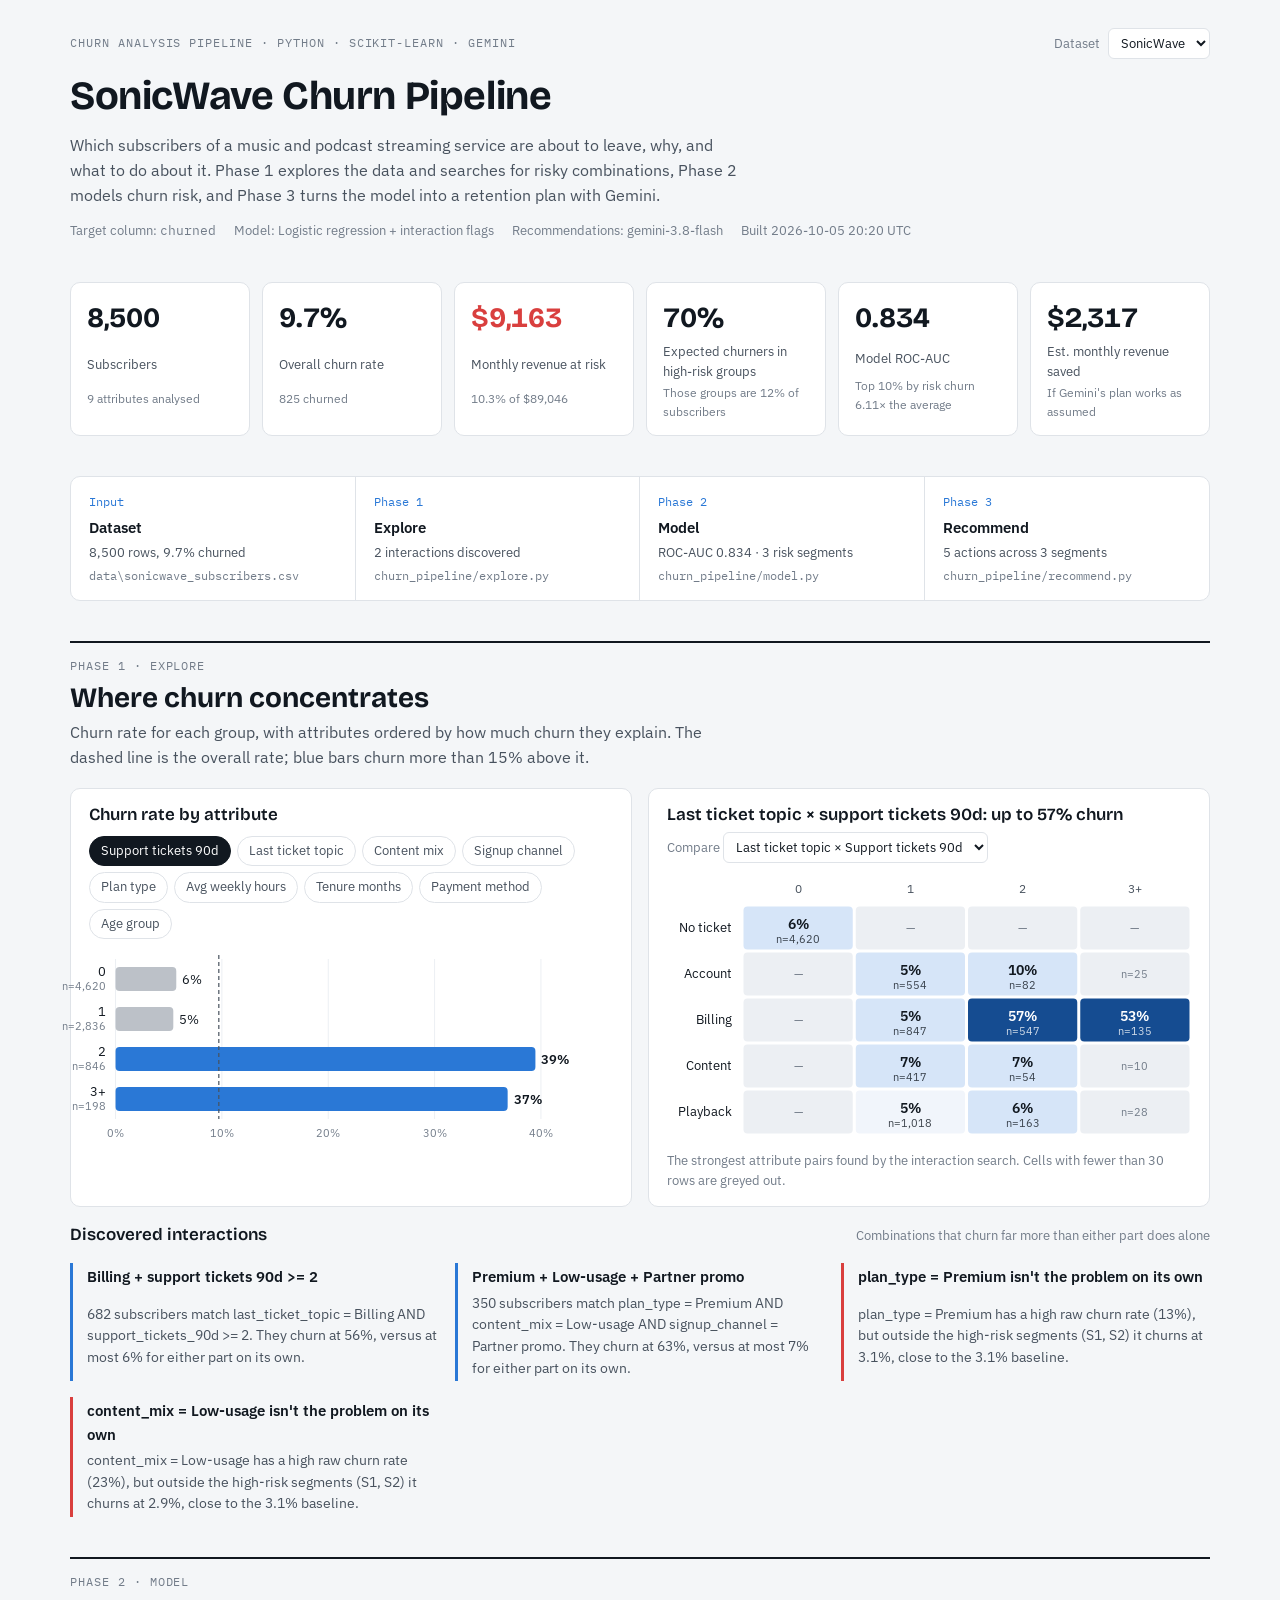
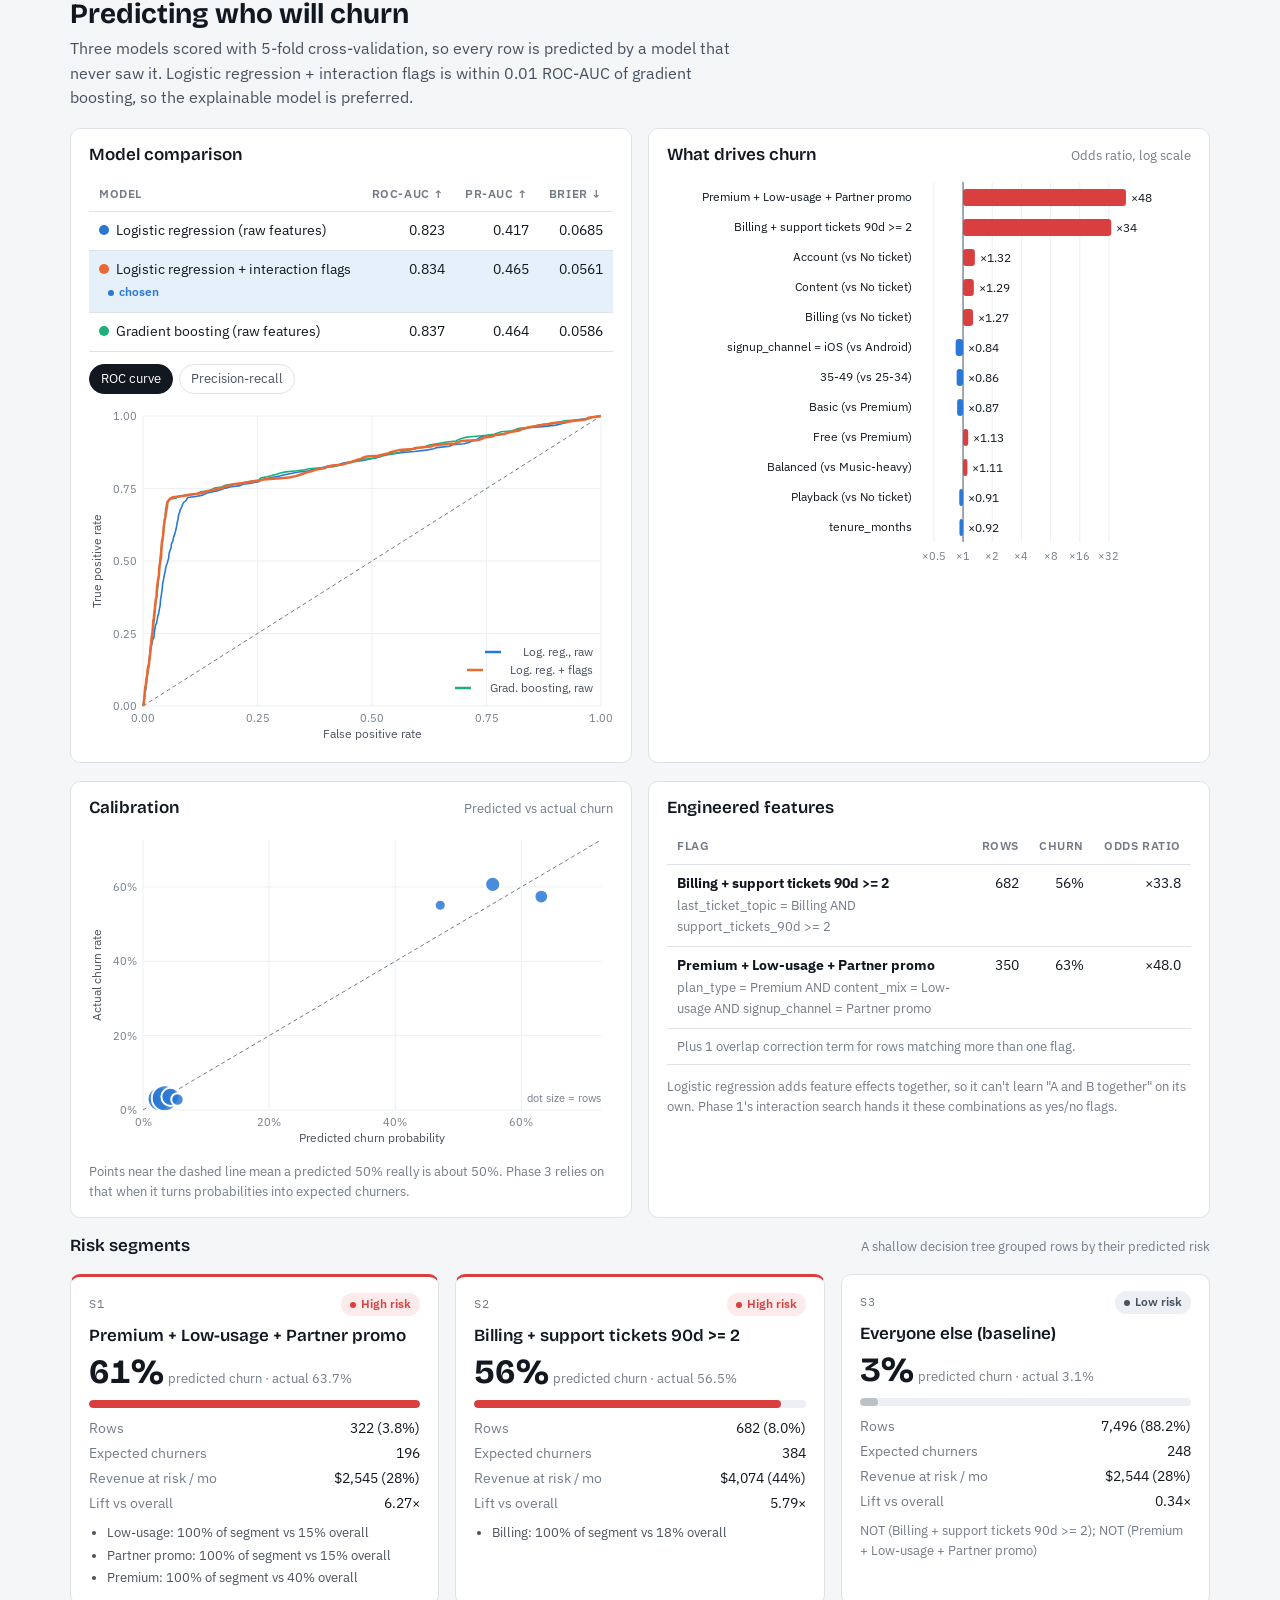
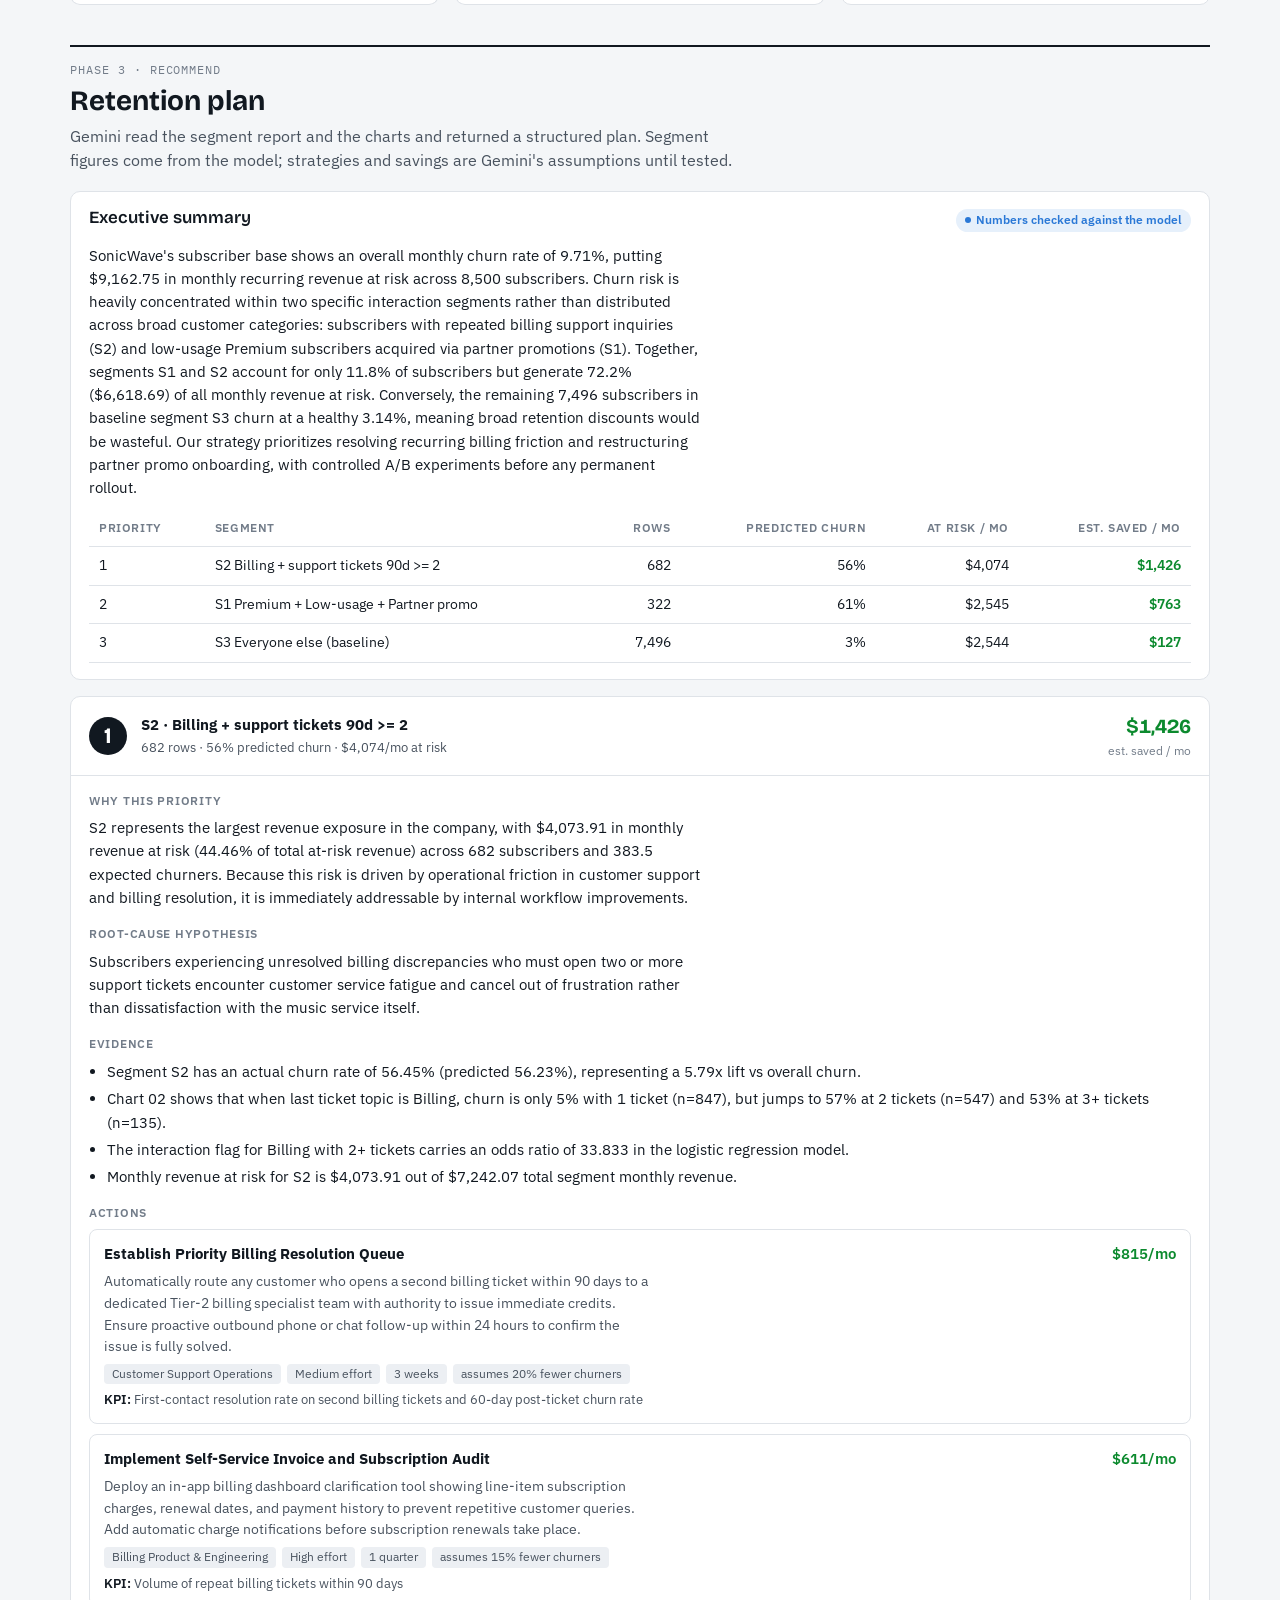
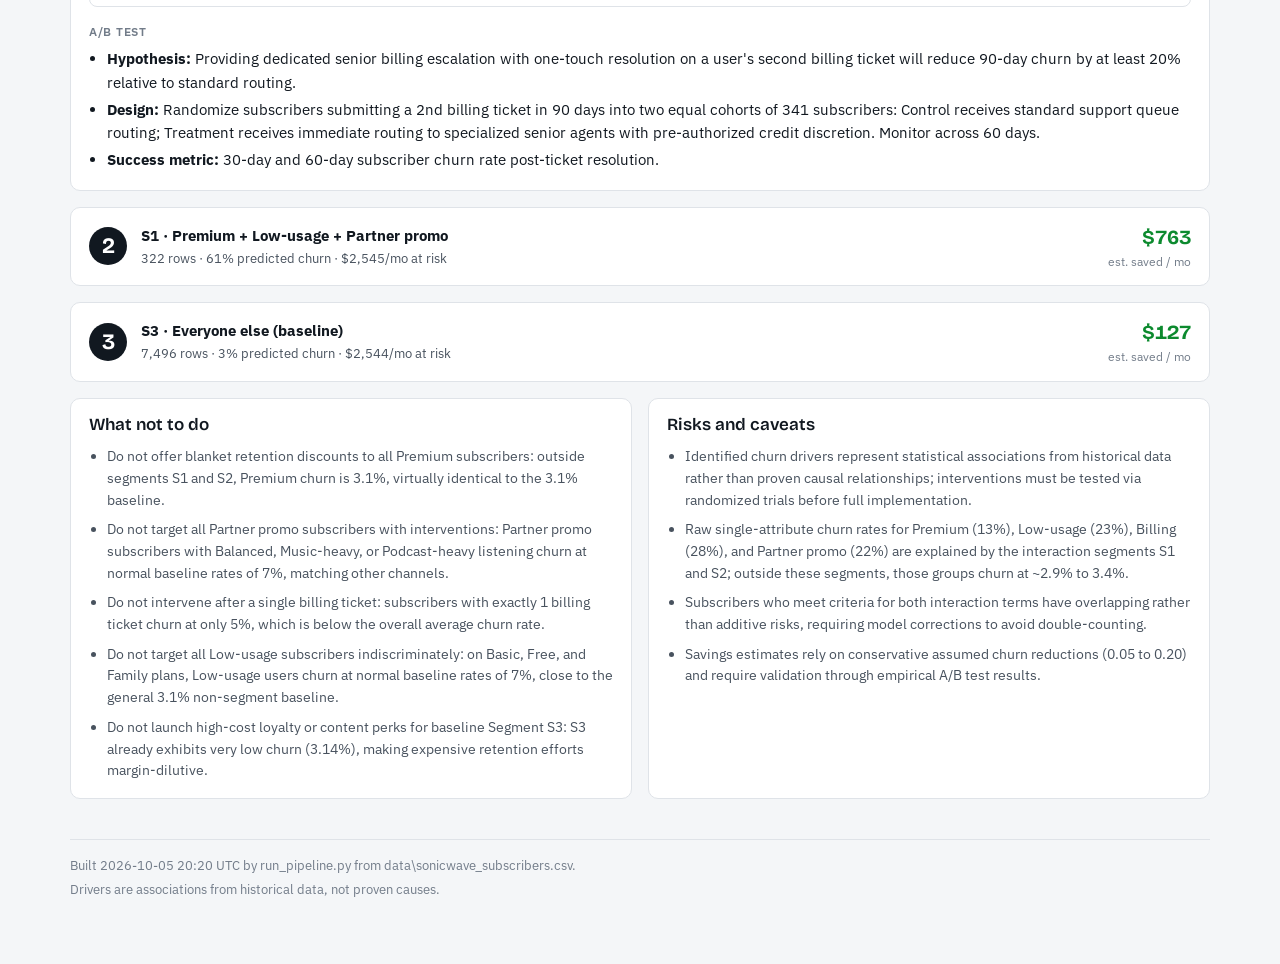
==== commit df91a11d: "Add web app: upload a CSV and get the full analysis app.py (Flask) lets you upload a CSV, review the" ====
--- a/runs/sonicwave/dashboard.html
+++ b/runs/sonicwave/dashboard.html
@@ -285,7 +285,7 @@
 <div id="tip" role="tooltip"></div>
 
 <script>
-const ALL = {"datasets":{"sonicwave":{"built_at":"2026-10-05 20:01 UTC","config":{"name":"sonicwave","csv":"data/sonicwave_subscribers.csv","target":"churned","entity":"subscribers","business_context":"a music and podcast streaming service","currency":"$","display_name":"SonicWave"},"phase1":{"overall":0.0971,"ranked_features":["support_tickets_90d","last_ticket_topic","content_mix","signup_channel","plan_type","avg_weekly_hours","tenure_months","payment_method","age_group"],"attributes":{"age_group":{"label":"Age group","rows":[{"label":"Under 25","rate":0.09,"n":1923},{"label":"25-34","rate":0.0971,"n":2903},{"label":"35-49","rate":0.1023,"n":2356},{"label":"50 plus","rate":0.0979,"n":1318}],"signal":0.0002,"kind":"categorical"},"plan_type":{"label":"Plan type","rows":[{"label":"Free","rate":0.0783,"n":1213},{"label":"Basic","rate":0.0703,"n":2632},{"label":"Premium","rate":0.1319,"n":3397},{"label":"Family","rate":0.0771,"n":1258}],"signal":0.0093,"kind":"categorical"},"content_mix":{"label":"Content mix","rows":[{"label":"Low-usage","rate":0.2263,"n":1277},{"label":"Balanced","rate":0.0727,"n":2296},{"label":"Music-heavy","rate":0.0761,"n":3165},{"label":"Podcast-heavy","rate":0.0726,"n":1762}],"signal":0.0337,"kind":"categorical"},"payment_method":{"label":"Payment method","rows":[{"label":"Credit card","rate":0.0929,"n":4705},{"label":"Debit","rate":0.1008,"n":1666},{"label":"PayPal","rate":0.1046,"n":1702},{"label":"Gift card","rate":0.0984,"n":427}],"signal":0.0003,"kind":"categorical"},"last_ticket_topic":{"label":"Last ticket topic","rows":[{"label":"No ticket","rate":0.0571,"n":4620},{"label":"Account","rate":0.059,"n":661},{"label":"Billing","rate":0.2812,"n":1529},{"label":"Content","rate":0.0686,"n":481},{"label":"Playback","rate":0.0488,"n":1209}],"signal":0.0851,"kind":"categorical"},"signup_channel":{"label":"Signup channel","rows":[{"label":"Web","rate":0.0736,"n":2500},{"label":"iOS","rate":0.0727,"n":2215},{"label":"Android","rate":0.077,"n":2505},{"label":"Partner promo","rate":0.2242,"n":1280}],"signal":0.0327,"kind":"categorical"},"tenure_months":{"label":"Tenure months","rows":[{"label":"1\u20137","rate":0.1059,"n":2106},{"label":"7\u201310","rate":0.0977,"n":1464},{"label":"10\u201314","rate":0.0982,"n":1558},{"label":"14\u201322","rate":0.1007,"n":1728},{"label":"22\u201360","rate":0.0803,"n":1644}],"signal":0.0009,"kind":"numeric"},"avg_weekly_hours":{"label":"Avg weekly hours","rows":[{"label":"0.3\u20134.1","rate":0.0935,"n":1712},{"label":"4.1\u20136.6","rate":0.094,"n":1724},{"label":"6.6\u20139.8","rate":0.0941,"n":1668},{"label":"9.8\u201316","rate":0.1179,"n":1705},{"label":"16\u201340","rate":0.0857,"n":1691}],"signal":0.0014,"kind":"numeric"},"support_tickets_90d":{"label":"Support tickets 90d","rows":[{"label":"0","rate":0.0571,"n":4620},{"label":"1","rate":0.0543,"n":2836},{"label":"2","rate":0.3948,"n":846},{"label":"3+","rate":0.3687,"n":198}],"signal":0.1372,"kind":"numeric"}},"heatmaps":{"last_ticket_topic__support_tickets_90d":{"title":"Last ticket topic \u00d7 support tickets 90d: up to 57% churn","row_label":"Last ticket topic","col_label":"Support tickets 90d","rows":["No ticket","Account","Billing","Content","Playback"],"cols":["0","1","2","3+"],"cells":[[{"rate":0.0571,"n":4620},{"rate":null,"n":0},{"rate":null,"n":0},{"rate":null,"n":0}],[{"rate":null,"n":0},{"rate":0.0542,"n":554},{"rate":0.0976,"n":82},{"rate":0.04,"n":25}],[{"rate":null,"n":0},{"rate":0.0531,"n":847},{"rate":0.5722,"n":547},{"rate":0.5333,"n":135}],[{"rate":null,"n":0},{"rate":0.0695,"n":417},{"rate":0.0741,"n":54},{"rate":0.0,"n":10}],[{"rate":null,"n":0},{"rate":0.0491,"n":1018},{"rate":0.0552,"n":163},{"rate":0.0,"n":28}]]},"plan_type__content_mix":{"title":"Plan type \u00d7 content mix: up to 37% churn","row_label":"Plan type","col_label":"Content mix","rows":["Free","Basic","Premium","Family"],"cols":["Low-usage","Balanced","Music-heavy","Podcast-heavy"],"cells":[[{"rate":0.0699,"n":143},{"rate":0.0652,"n":322},{"rate":0.0788,"n":482},{"rate":0.0977,"n":266}],[{"rate":0.0724,"n":304},{"rate":0.0757,"n":753},{"rate":0.0709,"n":1002},{"rate":0.0611,"n":573}],[{"rate":0.3679,"n":666},{"rate":0.0731,"n":875},{"rate":0.0717,"n":1199},{"rate":0.0807,"n":657}],[{"rate":0.0732,"n":164},{"rate":0.0723,"n":346},{"rate":0.0954,"n":482},{"rate":0.0526,"n":266}]]},"content_mix__signup_channel":{"title":"Content mix \u00d7 signup channel: up to 52% churn","row_label":"Content mix","col_label":"Signup channel","rows":["Low-usage","Balanced","Music-heavy","Podcast-heavy"],"cols":["Web","iOS","Android","Partner promo"],"cells":[[{"rate":0.0736,"n":299},{"rate":0.0722,"n":263},{"rate":0.0821,"n":280},{"rate":0.5172,"n":435}],[{"rate":0.0736,"n":707},{"rate":0.0776,"n":606},{"rate":0.0678,"n":723},{"rate":0.0731,"n":260}],[{"rate":0.0721,"n":943},{"rate":0.0756,"n":847},{"rate":0.0815,"n":981},{"rate":0.0736,"n":394}],[{"rate":0.0762,"n":551},{"rate":0.0621,"n":499},{"rate":0.0787,"n":521},{"rate":0.0733,"n":191}]]}},"flags":[{"name":"flag_billing_support_tickets_90d_ge_2","label":"Billing + support tickets 90d >= 2","description":"last_ticket_topic = Billing AND support_tickets_90d >= 2","conditions":[{"col":"last_ticket_topic","op":"==","value":"Billing"},{"col":"support_tickets_90d","op":">=","value":2.0}],"n":682,"churn_rate":0.5645,"churn_rate_without_combination":0.0608},{"name":"flag_premium_low_usage_partner_promo","label":"Premium + Low-usage + Partner promo","description":"plan_type = Premium AND content_mix = Low-usage AND signup_channel = Partner promo","conditions":[{"col":"plan_type","op":"==","value":"Premium"},{"col":"content_mix","op":"==","value":"Low-usage"},{"col":"signup_channel","op":"==","value":"Partner promo"}],"n":350,"churn_rate":0.6286,"churn_rate_without_combination":0.0743}],"corrections":[{"name":"overlap_1_2","of":["flag_billing_support_tickets_90d_ge_2","flag_premium_low_usage_partner_promo"],"n":28,"description":"Has both: Billing + support tickets 90d >= 2 and Premium + Low-usage + Partner promo"}],"n_features":9},"segments":{"purpose":"Churn-risk segments for subscribers of a music and podcast streaming service. Use these to decide which groups to target and what retention actions to take.","dataset":{"name":"sonicwave","rows":8500,"entity":"subscribers","business_context":"a music and podcast streaming service","overall_churn_rate":0.0971,"total_monthly_revenue":89046.13,"expected_monthly_revenue_at_risk":9162.75,"currency":"$"},"model":{"type":"Logistic regression + interaction flags","why":"Logistic regression + interaction flags is within 0.01 ROC-AUC of gradient boosting, so the explainable model is preferred.","validation":"5-fold stratified cross-validation; segment figures use out-of-fold predictions","metrics":{"roc_auc":0.8338,"pr_auc":0.4645,"brier":0.0561,"top_decile_churn_rate":0.5929,"top_decile_lift":6.11,"top_decile_share_of_churners_captured":0.6109},"engineered_features":{"flag_billing_support_tickets_90d_ge_2":"last_ticket_topic = Billing AND support_tickets_90d >= 2","flag_premium_low_usage_partner_promo":"plan_type = Premium AND content_mix = Low-usage AND signup_channel = Partner promo"}},"segments":[{"segment_id":"S1","name":"Premium + Low-usage + Partner promo","rule":["NOT (Billing + support tickets 90d >= 2)","Premium + Low-usage + Partner promo"],"risk_tier":"High","subscribers":322,"share_of_base":0.0379,"predicted_churn_rate":0.6084,"actual_churn_rate":0.6366,"lift_vs_overall":6.27,"expected_churners":195.9,"distinguishing_traits":[{"attribute":"content_mix","value":"Low-usage","share_in_segment":1.0,"share_in_population":0.15,"over_representation":6.66},{"attribute":"signup_channel","value":"Partner promo","share_in_segment":1.0,"share_in_population":0.151,"over_representation":6.64},{"attribute":"plan_type","value":"Premium","share_in_segment":1.0,"share_in_population":0.4,"over_representation":2.5}],"numeric_profile":{"tenure_months":{"segment_median":11.0,"overall_median":12.0},"avg_weekly_hours":{"segment_median":8.05,"overall_median":8.0},"support_tickets_90d":{"segment_median":0.0,"overall_median":0.0}},"monthly_revenue":4182.78,"expected_monthly_revenue_at_risk":2544.78,"share_of_total_revenue_at_risk":0.2777},{"segment_id":"S2","name":"Billing + support tickets 90d >= 2","rule":["Billing + support tickets 90d >= 2"],"risk_tier":"High","subscribers":682,"share_of_base":0.0802,"predicted_churn_rate":0.5623,"actual_churn_rate":0.5645,"lift_vs_overall":5.79,"expected_churners":383.5,"distinguishing_traits":[{"attribute":"last_ticket_topic","value":"Billing","share_in_segment":1.0,"share_in_population":0.18,"over_representation":5.56}],"numeric_profile":{"tenure_months":{"segment_median":11.0,"overall_median":12.0},"avg_weekly_hours":{"segment_median":8.1,"overall_median":8.0},"support_tickets_90d":{"segment_median":2.0,"overall_median":0.0}},"monthly_revenue":7242.07,"expected_monthly_revenue_at_risk":4073.91,"share_of_total_revenue_at_risk":0.4446},{"segment_id":"S3","name":"Everyone else (baseline)","rule":["NOT (Billing + support tickets 90d >= 2)","NOT (Premium + Low-usage + Partner promo)"],"risk_tier":"Low","subscribers":7496,"share_of_base":0.8819,"predicted_churn_rate":0.0331,"actual_churn_rate":0.0314,"lift_vs_overall":0.34,"expected_churners":247.8,"distinguishing_traits":[],"numeric_profile":{"tenure_months":{"segment_median":12.0,"overall_median":12.0},"avg_weekly_hours":{"segment_median":8.0,"overall_median":8.0},"support_tickets_90d":{"segment_median":0.0,"overall_median":0.0}},"monthly_revenue":77621.28,"expected_monthly_revenue_at_risk":2544.05,"share_of_total_revenue_at_risk":0.2777}],"churn_drivers":[{"feature":"Premium + Low-usage + Partner promo","comparison":"if present vs absent","odds_ratio":47.983,"direction":"raises churn"},{"feature":"Billing + support tickets 90d >= 2","comparison":"if present vs absent","odds_ratio":33.833,"direction":"raises churn"},{"feature":"last_ticket_topic = Account","comparison":"vs No ticket","odds_ratio":1.324,"direction":"raises churn"},{"feature":"last_ticket_topic = Content","comparison":"vs No ticket","odds_ratio":1.291,"direction":"raises churn"},{"feature":"last_ticket_topic = Billing","comparison":"vs No ticket","odds_ratio":1.267,"direction":"raises churn"}],"caveats":["Drivers are associations from historical data, not proven causes; test interventions before rolling out.","plan_type = Premium has a high raw churn rate (13%), but outside the high-risk segments (S1, S2) it churns at 3.1%, close to the 3.1% baseline. Its raw rate comes from those segments, so only target plan_type = Premium in the combinations they define.","content_mix = Low-usage has a high raw churn rate (23%), but outside the high-risk segments (S1, S2) it churns at 2.9%, close to the 3.1% baseline. Its raw rate comes from those segments, so only target content_mix = Low-usage in the combinations they define.","last_ticket_topic = Billing has a high raw churn rate (28%), but outside the high-risk segments (S1, S2) it churns at 3.4%, close to the 3.1% baseline. Its raw rate comes from those segments, so only target last_ticket_topic = Billing in the combinations they define.","signup_channel = Partner promo has a high raw churn rate (22%), but outside the high-risk segments (S1, S2) it churns at 2.9%, close to the 3.1% baseline. Its raw rate comes from those segments, so only target signup_channel = Partner promo in the combinations they define.","Subscribers outside the high-risk segments churn at about 3.1%; treat that as baseline churn.","Some customers match more than one interaction flag; their risks overlap rather than stack, so the model includes correction terms that are left out of the driver list."]},"model":{"chosen_model":"Logistic regression + interaction flags","explainable_model":"Logistic regression + interaction flags","metrics":{"Logistic regression (raw features)":{"roc_auc":0.8232,"pr_auc":0.4174,"brier":0.0685,"top_decile_churn_rate":0.4941,"top_decile_lift":5.09,"top_decile_share_of_churners_captured":0.5091},"Logistic regression + interaction flags":{"roc_auc":0.8338,"pr_auc":0.4645,"brier":0.0561,"top_decile_churn_rate":0.5929,"top_decile_lift":6.11,"top_decile_share_of_churners_captured":0.6109},"Gradient boosting (raw features)":{"roc_auc":0.8365,"pr_auc":0.4644,"brier":0.0586,"top_decile_churn_rate":0.5929,"top_decile_lift":6.11,"top_decile_share_of_churners_captured":0.6109}},"curves":{"Logistic regression (raw features)":{"roc":[[0.0,0.0],[0.0012,0.0061],[0.0018,0.0133],[0.0027,0.0194],[0.0033,0.0364],[0.0043,0.0436],[0.0053,0.0545],[0.0059,0.0594],[0.0066,0.0715],[0.0077,0.0776],[0.0085,0.0958],[0.0093,0.1103],[0.0102,0.1176],[0.0109,0.1309],[0.0113,0.137],[0.0126,0.1455],[0.0138,0.16],[0.0145,0.1721],[0.0152,0.1794],[0.0162,0.1867],[0.0167,0.1927],[0.0176,0.2012],[0.0185,0.2073],[0.0205,0.2218],[0.0211,0.2291],[0.0232,0.2339],[0.024,0.2388],[0.0248,0.2533],[0.0257,0.263],[0.0264,0.2691],[0.027,0.2776],[0.0294,0.2848],[0.0302,0.2921],[0.0309,0.297],[0.0318,0.3067],[0.0328,0.3127],[0.0345,0.3212],[0.035,0.3273],[0.0361,0.337],[0.0373,0.3455],[0.0377,0.3515],[0.0383,0.3648],[0.039,0.3733],[0.0401,0.3842],[0.041,0.3939],[0.0416,0.4012],[0.0425,0.4133],[0.0429,0.4206],[0.0442,0.4303],[0.0451,0.4388],[0.0461,0.4485],[0.0474,0.457],[0.0486,0.4667],[0.0494,0.4739],[0.0507,0.4836],[0.0519,0.4885],[0.0534,0.4958],[0.0545,0.503],[0.056,0.5079],[0.0565,0.5188],[0.0572,0.5273],[0.0593,0.5382],[0.0614,0.5455],[0.0621,0.5576],[0.0633,0.5636],[0.065,0.5673],[0.0661,0.577],[0.067,0.583],[0.068,0.5867],[0.0698,0.5964],[0.0709,0.6024],[0.0723,0.6109],[0.0732,0.6182],[0.0741,0.6267],[0.0749,0.6352],[0.0762,0.6412],[0.0769,0.6473],[0.0774,0.6545],[0.0784,0.6618],[0.0801,0.6679],[0.0814,0.6776],[0.084,0.6848],[0.0852,0.6885],[0.0868,0.697],[0.0893,0.703],[0.0929,0.7067],[0.0949,0.7115],[0.0979,0.7188],[0.1152,0.7224],[0.1304,0.7273],[0.1381,0.7333],[0.1491,0.7382],[0.1613,0.7418],[0.1711,0.7467],[0.1802,0.7515],[0.19,0.7552],[0.2122,0.76],[0.2181,0.7648],[0.2354,0.7685],[0.2532,0.7733],[0.2565,0.7794],[0.2661,0.783],[0.2814,0.7879],[0.2975,0.7927],[0.3093,0.7976],[0.3207,0.8012],[0.3364,0.8061],[0.3626,0.8109],[0.3681,0.8145],[0.3861,0.8194],[0.3962,0.8242],[0.4081,0.8279],[0.4283,0.8327],[0.4371,0.8376],[0.4538,0.8424],[0.477,0.8461],[0.4937,0.8509],[0.5071,0.8558],[0.5182,0.8594],[0.5239,0.8642],[0.5334,0.8691],[0.5582,0.8727],[0.5923,0.8776],[0.6185,0.8824],[0.6347,0.8873],[0.6416,0.8909],[0.6687,0.8958],[0.6765,0.9006],[0.7012,0.9042],[0.7115,0.9091],[0.7186,0.9139],[0.7285,0.9176],[0.7325,0.9224],[0.7368,0.9273],[0.7468,0.9321],[0.7775,0.9358],[0.7945,0.9406],[0.806,0.9467],[0.8132,0.9503],[0.8328,0.9552],[0.8399,0.96],[0.8734,0.9636],[0.9014,0.9685],[0.9141,0.9733],[0.9223,0.977],[0.9346,0.9818],[0.9485,0.9867],[0.9708,0.9915],[0.9784,0.9952],[1.0,1.0]],"pr":[[0.0,1.0],[0.0364,0.5263],[0.0727,0.5263],[0.1152,0.5556],[0.1515,0.5482],[0.1915,0.5544],[0.223,0.538],[0.2533,0.5238],[0.2812,0.5088],[0.3139,0.5049],[0.3455,0.5],[0.3867,0.5088],[0.4242,0.5117],[0.457,0.5088],[0.4873,0.5038],[0.5127,0.4947],[0.5418,0.4901],[0.5685,0.484],[0.5964,0.4795],[0.6255,0.4765],[0.6582,0.4763],[0.6812,0.4695],[0.6982,0.4593],[0.7103,0.447],[0.72,0.4342],[0.7212,0.4173],[0.7236,0.4026],[0.7273,0.3896],[0.7273,0.3757],[0.7321,0.3652],[0.7345,0.3542],[0.7382,0.3445],[0.7406,0.3348],[0.7455,0.3268],[0.7467,0.3177],[0.7503,0.3101],[0.7539,0.303],[0.7564,0.2957],[0.76,0.2893],[0.76,0.2819],[0.7624,0.2758],[0.7673,0.2707],[0.7685,0.2647],[0.7697,0.259],[0.7721,0.2539],[0.7733,0.2486],[0.7794,0.2451],[0.783,0.241],[0.7855,0.2368],[0.7879,0.2326],[0.7915,0.229],[0.7915,0.2245],[0.7952,0.2212],[0.7964,0.2173],[0.8,0.2143],[0.8024,0.211],[0.8024,0.2073],[0.8061,0.2046],[0.8073,0.2013],[0.8073,0.1979],[0.8085,0.1949],[0.8121,0.1926],[0.817,0.1906],[0.8182,0.1879],[0.8206,0.1855],[0.823,0.1832],[0.8255,0.1809],[0.8291,0.179],[0.8303,0.1766],[0.8327,0.1746],[0.8339,0.1723],[0.8376,0.1707],[0.8388,0.1685],[0.84,0.1665],[0.8436,0.1649],[0.8448,0.1629],[0.8461,0.161],[0.8473,0.1592],[0.8497,0.1576],[0.8509,0.1558],[0.8545,0.1545],[0.8558,0.1528],[0.8594,0.1516],[0.8642,0.1506],[0.8679,0.1494],[0.8691,0.1479],[0.8691,0.1462],[0.8715,0.1449],[0.8752,0.1439],[0.8752,0.1422],[0.8752,0.1407],[0.8752,0.1391],[0.8764,0.1378],[0.88,0.1369],[0.88,0.1354],[0.88,0.134],[0.8824,0.133],[0.8836,0.1318],[0.8861,0.1308],[0.8897,0.13],[0.8921,0.129],[0.8921,0.1278],[0.8933,0.1267],[0.8958,0.1258],[0.8994,0.1251],[0.9018,0.1242],[0.903,0.1232],[0.9042,0.1222],[0.9067,0.1214],[0.9103,0.1208],[0.9139,0.1202],[0.9164,0.1194],[0.9236,0.1193],[0.9285,0.1189],[0.9321,0.1183],[0.9321,0.1172],[0.9321,0.1162],[0.9333,0.1154],[0.9358,0.1147],[0.9382,0.114],[0.9394,0.1132],[0.943,0.1127],[0.9442,0.112],[0.9491,0.1116],[0.9527,0.1111],[0.9539,0.1104],[0.9576,0.1099],[0.9612,0.1095],[0.9624,0.1088],[0.9624,0.1079],[0.9624,0.1071],[0.9636,0.1064],[0.9648,0.1057],[0.9648,0.1049],[0.9661,0.1043],[0.9673,0.1036],[0.9697,0.1031],[0.9709,0.1025],[0.9758,0.1023],[0.9794,0.1019],[0.983,0.1016],[0.9842,0.101],[0.9867,0.1005],[0.9879,0.0999],[0.9891,0.0993],[0.9915,0.0989],[0.9952,0.0986],[0.9988,0.0983],[0.9988,0.0976],[1.0,0.0971]]},"Logistic regression + interaction flags":{"roc":[[0.0,0.0],[0.0009,0.0024],[0.0016,0.0073],[0.0021,0.0182],[0.0029,0.023],[0.0036,0.0388],[0.0042,0.0509],[0.0047,0.063],[0.0055,0.0691],[0.0064,0.0752],[0.007,0.0861],[0.0076,0.0933],[0.0083,0.1006],[0.0093,0.1079],[0.0098,0.1212],[0.0104,0.1285],[0.0115,0.1345],[0.0122,0.1382],[0.013,0.1442],[0.0136,0.1576],[0.0145,0.1636],[0.0151,0.1745],[0.0158,0.1806],[0.0164,0.1952],[0.0171,0.2097],[0.018,0.2158],[0.0185,0.2291],[0.0193,0.2388],[0.0198,0.2448],[0.0208,0.2521],[0.0212,0.2642],[0.0218,0.2752],[0.0221,0.2861],[0.0225,0.2945],[0.0233,0.3006],[0.0238,0.3055],[0.0245,0.3176],[0.025,0.3273],[0.0259,0.3345],[0.0263,0.3442],[0.0272,0.3576],[0.0279,0.3673],[0.0291,0.3721],[0.0296,0.3782],[0.03,0.3964],[0.0305,0.4073],[0.031,0.4145],[0.0317,0.4218],[0.0324,0.4303],[0.0331,0.4388],[0.0344,0.4473],[0.0349,0.4533],[0.0353,0.4727],[0.036,0.4836],[0.0366,0.4885],[0.0371,0.4921],[0.0377,0.5006],[0.0384,0.5042],[0.0395,0.5152],[0.0399,0.5321],[0.0403,0.5467],[0.041,0.5612],[0.0414,0.5685],[0.0425,0.5733],[0.0429,0.5782],[0.0436,0.5867],[0.0446,0.6],[0.0452,0.617],[0.0463,0.6279],[0.0466,0.6339],[0.0472,0.6424],[0.0487,0.6485],[0.0491,0.6545],[0.0496,0.6618],[0.05,0.6655],[0.0513,0.6764],[0.0521,0.6861],[0.0528,0.6933],[0.0533,0.703],[0.0594,0.7152],[0.0655,0.72],[0.0908,0.7248],[0.1008,0.7285],[0.1178,0.7321],[0.1317,0.7358],[0.1388,0.7406],[0.1484,0.7442],[0.1666,0.7491],[0.1738,0.7527],[0.1824,0.7576],[0.1914,0.7612],[0.1984,0.7648],[0.2172,0.7685],[0.2309,0.7721],[0.2526,0.777],[0.2628,0.7806],[0.2933,0.7842],[0.3191,0.7879],[0.3332,0.7927],[0.3428,0.7976],[0.3491,0.8012],[0.3556,0.8048],[0.3672,0.8097],[0.3749,0.8133],[0.3842,0.817],[0.3977,0.8206],[0.402,0.8255],[0.4151,0.8291],[0.4358,0.8327],[0.4442,0.8364],[0.4564,0.8424],[0.4641,0.8473],[0.4758,0.8521],[0.4796,0.8558],[0.4898,0.8606],[0.5136,0.863],[0.5223,0.8667],[0.5345,0.8703],[0.5408,0.8752],[0.5492,0.8788],[0.5592,0.8824],[0.5892,0.8861],[0.5949,0.8897],[0.6281,0.8945],[0.6336,0.8982],[0.6521,0.9018],[0.6817,0.9055],[0.6903,0.9103],[0.6932,0.9139],[0.7338,0.9176],[0.7397,0.9212],[0.7453,0.9261],[0.7625,0.9297],[0.7694,0.9345],[0.7892,0.9382],[0.7975,0.943],[0.8086,0.9467],[0.8216,0.9503],[0.8276,0.9552],[0.8397,0.96],[0.8533,0.9636],[0.8635,0.9673],[0.8812,0.9709],[0.8959,0.9758],[0.924,0.9794],[0.9388,0.983],[0.9661,0.9879],[0.9708,0.9927],[0.9848,0.9964],[1.0,1.0]],"pr":[[0.0,1.0],[0.0376,0.5439],[0.0788,0.5702],[0.1188,0.5731],[0.1527,0.5526],[0.1927,0.5579],[0.2376,0.5731],[0.28,0.5789],[0.3224,0.5833],[0.3624,0.5828],[0.4073,0.5895],[0.4448,0.5853],[0.4885,0.5892],[0.5285,0.5884],[0.5733,0.5927],[0.617,0.5953],[0.6509,0.5888],[0.6897,0.5872],[0.7152,0.575],[0.7188,0.5476],[0.7224,0.5228],[0.7224,0.4979],[0.7224,0.4753],[0.7248,0.4561],[0.7261,0.4379],[0.7297,0.4222],[0.7309,0.4066],[0.7333,0.3929],[0.7345,0.3795],[0.737,0.3676],[0.7406,0.3571],[0.7442,0.3473],[0.7491,0.3386],[0.7491,0.3284],[0.7527,0.3203],[0.7552,0.3121],[0.7588,0.3049],[0.7612,0.2976],[0.7648,0.2912],[0.7673,0.2846],[0.7673,0.2775],[0.7709,0.272],[0.7721,0.266],[0.7745,0.2606],[0.7745,0.2547],[0.7758,0.2494],[0.7782,0.2448],[0.7806,0.2403],[0.7806,0.2353],[0.783,0.2312],[0.783,0.2265],[0.7855,0.2228],[0.7855,0.2185],[0.7855,0.2144],[0.7867,0.2107],[0.7891,0.2075],[0.7903,0.2041],[0.7927,0.2012],[0.7976,0.1989],[0.8036,0.197],[0.8061,0.1943],[0.8073,0.1914],[0.8121,0.1895],[0.8158,0.1873],[0.8182,0.1849],[0.8206,0.1826],[0.8242,0.1807],[0.8279,0.1787],[0.8291,0.1764],[0.8303,0.1741],[0.8327,0.1721],[0.8352,0.1702],[0.8376,0.1683],[0.8388,0.1662],[0.8424,0.1647],[0.8473,0.1634],[0.8497,0.1617],[0.857,0.161],[0.8594,0.1594],[0.8606,0.1576],[0.8606,0.1556],[0.863,0.1541],[0.8642,0.1524],[0.8679,0.1512],[0.8691,0.1496],[0.8727,0.1485],[0.8752,0.1472],[0.8788,0.1461],[0.8824,0.145],[0.8824,0.1434],[0.8836,0.142],[0.8848,0.1406],[0.8861,0.1393],[0.8909,0.1385],[0.8921,0.1373],[0.8921,0.1358],[0.8921,0.1344],[0.8933,0.1332],[0.8958,0.1322],[0.8982,0.1312],[0.9006,0.1302],[0.903,0.1293],[0.9042,0.1282],[0.9055,0.1271],[0.9055,0.1259],[0.9067,0.1249],[0.9091,0.124],[0.9152,0.1237],[0.9152,0.1225],[0.9164,0.1216],[0.9176,0.1206],[0.9176,0.1196],[0.9176,0.1185],[0.9224,0.1181],[0.9261,0.1175],[0.9273,0.1166],[0.9285,0.1158],[0.9345,0.1155],[0.9358,0.1147],[0.937,0.1139],[0.9394,0.1132],[0.943,0.1127],[0.9442,0.1119],[0.9467,0.1113],[0.9491,0.1107],[0.9552,0.1105],[0.9588,0.11],[0.96,0.1093],[0.96,0.1085],[0.9648,0.1082],[0.9673,0.1076],[0.9685,0.1069],[0.9697,0.1062],[0.9721,0.1057],[0.9745,0.1052],[0.9782,0.1048],[0.9782,0.104],[0.9782,0.1033],[0.9782,0.1025],[0.9818,0.1022],[0.983,0.1016],[0.9842,0.101],[0.9842,0.1002],[0.9867,0.0998],[0.9879,0.0992],[0.9927,0.099],[0.9927,0.0983],[0.9964,0.098],[0.9976,0.0975],[1.0,0.0971]]},"Gradient boosting (raw features)":{"roc":[[0.0,0.0],[0.0009,0.0048],[0.0014,0.0121],[0.0018,0.0194],[0.0025,0.023],[0.0035,0.0315],[0.0042,0.0364],[0.0047,0.0473],[0.0056,0.057],[0.006,0.0691],[0.0066,0.0788],[0.007,0.0861],[0.0076,0.0933],[0.0087,0.0994],[0.0093,0.1091],[0.0098,0.1127],[0.0109,0.1164],[0.0122,0.1285],[0.0129,0.1358],[0.0136,0.1442],[0.0143,0.1552],[0.015,0.1733],[0.0156,0.1891],[0.0163,0.2012],[0.0167,0.2048],[0.0176,0.2133],[0.0184,0.2267],[0.0189,0.2303],[0.0199,0.2364],[0.0206,0.2509],[0.0212,0.2582],[0.0221,0.2679],[0.0225,0.2727],[0.0235,0.2885],[0.0244,0.2921],[0.0249,0.3091],[0.0253,0.3188],[0.0264,0.3285],[0.0272,0.3467],[0.0276,0.3539],[0.0284,0.3685],[0.0294,0.377],[0.0304,0.3818],[0.0311,0.3915],[0.0317,0.3988],[0.0321,0.4109],[0.0327,0.4158],[0.0334,0.4303],[0.0341,0.4424],[0.0348,0.4521],[0.0358,0.4679],[0.0362,0.48],[0.0369,0.497],[0.0373,0.5042],[0.0377,0.5115],[0.0382,0.5212],[0.0388,0.5358],[0.0397,0.5406],[0.0404,0.5479],[0.0412,0.5552],[0.0417,0.56],[0.0425,0.5648],[0.0429,0.5733],[0.0434,0.5782],[0.0442,0.5891],[0.0447,0.6061],[0.0455,0.617],[0.0466,0.6255],[0.0472,0.64],[0.0477,0.6436],[0.0485,0.6533],[0.0491,0.6667],[0.0496,0.6812],[0.0508,0.6873],[0.0513,0.6958],[0.0524,0.6994],[0.0539,0.703],[0.0551,0.7079],[0.0577,0.7127],[0.0715,0.7164],[0.0787,0.7224],[0.0924,0.7273],[0.1182,0.7309],[0.122,0.7358],[0.1298,0.7394],[0.1464,0.743],[0.1513,0.7479],[0.1557,0.7515],[0.1711,0.7552],[0.1777,0.76],[0.1885,0.7636],[0.2149,0.7673],[0.2272,0.7721],[0.2387,0.7758],[0.2529,0.7794],[0.2556,0.7842],[0.2575,0.7867],[0.271,0.7903],[0.2817,0.7952],[0.2913,0.7988],[0.2982,0.8024],[0.3118,0.8073],[0.3359,0.8109],[0.3532,0.8145],[0.3626,0.8182],[0.388,0.8218],[0.4177,0.8255],[0.4289,0.8303],[0.438,0.8339],[0.4463,0.8376],[0.4624,0.8424],[0.4714,0.8461],[0.4779,0.8497],[0.5028,0.8545],[0.5148,0.8582],[0.5201,0.8618],[0.5355,0.8667],[0.5493,0.8703],[0.5603,0.8739],[0.5659,0.8788],[0.5773,0.8824],[0.5936,0.8861],[0.5995,0.8897],[0.6141,0.8921],[0.619,0.897],[0.6276,0.9006],[0.641,0.9042],[0.6633,0.9103],[0.6839,0.9139],[0.6872,0.9176],[0.6952,0.9224],[0.7036,0.9261],[0.7158,0.9285],[0.7504,0.9333],[0.7668,0.937],[0.773,0.9406],[0.782,0.9455],[0.8052,0.9491],[0.8124,0.9527],[0.8216,0.9576],[0.845,0.9612],[0.8568,0.9661],[0.8735,0.9709],[0.8956,0.9745],[0.9059,0.9782],[0.9212,0.983],[0.9527,0.9867],[0.9741,0.9903],[0.9802,0.9964],[1.0,1.0]],"pr":[[0.0,1.0],[0.0339,0.4912],[0.0776,0.5614],[0.1139,0.5497],[0.1491,0.5395],[0.1964,0.5684],[0.2339,0.5643],[0.2727,0.5639],[0.3176,0.5746],[0.3624,0.5817],[0.3976,0.5744],[0.4424,0.5812],[0.4885,0.5883],[0.537,0.597],[0.5709,0.5895],[0.6158,0.5935],[0.6558,0.5926],[0.6958,0.5918],[0.7115,0.5716],[0.7152,0.5443],[0.7176,0.5188],[0.72,0.4958],[0.7261,0.4773],[0.7273,0.4573],[0.7285,0.439],[0.7297,0.4222],[0.7309,0.4066],[0.7345,0.3935],[0.7382,0.3813],[0.7418,0.37],[0.743,0.3583],[0.7455,0.3479],[0.7515,0.3397],[0.7527,0.33],[0.7564,0.3218],[0.76,0.3141],[0.7612,0.3059],[0.7648,0.2991],[0.7648,0.2912],[0.7661,0.2842],[0.7673,0.2775],[0.7685,0.2712],[0.7721,0.266],[0.7745,0.2606],[0.777,0.2555],[0.7782,0.2502],[0.7855,0.247],[0.7879,0.2424],[0.7927,0.2389],[0.7939,0.2343],[0.7964,0.2304],[0.8,0.2269],[0.8036,0.2235],[0.8036,0.2193],[0.8073,0.2162],[0.8085,0.2126],[0.8097,0.2091],[0.8109,0.2058],[0.8133,0.2028],[0.8145,0.1997],[0.817,0.197],[0.8182,0.194],[0.8194,0.1911],[0.8206,0.1884],[0.8206,0.1854],[0.8242,0.1834],[0.8242,0.1806],[0.8255,0.1782],[0.8255,0.1756],[0.8267,0.1733],[0.8315,0.1718],[0.8339,0.1699],[0.8376,0.1682],[0.8388,0.1662],[0.84,0.1642],[0.8448,0.1629],[0.8485,0.1615],[0.8509,0.1598],[0.8521,0.158],[0.8533,0.1562],[0.8533,0.1543],[0.8558,0.1528],[0.8594,0.1516],[0.863,0.1504],[0.8642,0.1488],[0.8667,0.1475],[0.8679,0.146],[0.8715,0.1449],[0.8739,0.1437],[0.8788,0.1428],[0.8812,0.1416],[0.8836,0.1405],[0.8836,0.1389],[0.8873,0.138],[0.8897,0.1369],[0.8921,0.1358],[0.8945,0.1347],[0.8994,0.1341],[0.9018,0.1331],[0.9042,0.1321],[0.9055,0.1309],[0.9055,0.1296],[0.9067,0.1285],[0.9115,0.128],[0.9127,0.1269],[0.9139,0.1259],[0.9188,0.1254],[0.9224,0.1247],[0.9261,0.124],[0.9285,0.1232],[0.9297,0.1222],[0.9297,0.1211],[0.9309,0.1202],[0.9321,0.1193],[0.9321,0.1182],[0.9345,0.1175],[0.9345,0.1165],[0.9394,0.1161],[0.9418,0.1154],[0.9455,0.1149],[0.9467,0.1141],[0.9479,0.1133],[0.9491,0.1125],[0.9527,0.112],[0.9564,0.1115],[0.9588,0.1109],[0.9588,0.11],[0.96,0.1093],[0.9636,0.1089],[0.9661,0.1083],[0.9673,0.1076],[0.9673,0.1068],[0.9709,0.1064],[0.9733,0.1058],[0.9745,0.1052],[0.9758,0.1045],[0.9782,0.104],[0.9794,0.1034],[0.9818,0.1029],[0.983,0.1023],[0.9855,0.1018],[0.9867,0.1012],[0.9867,0.1005],[0.9879,0.0999],[0.9891,0.0993],[0.9903,0.0988],[0.9952,0.0986],[0.9976,0.0982],[0.9988,0.0976],[1.0,0.0971]]}},"calibration":[{"predicted":0.0182,"actual":0.0302,"n":199},{"predicted":0.0261,"actual":0.0294,"n":2620},{"predicted":0.0345,"actual":0.0318,"n":3367},{"predicted":0.0437,"actual":0.0355,"n":1099},{"predicted":0.0547,"actual":0.0284,"n":211},{"predicted":0.4714,"actual":0.551,"n":98},{"predicted":0.5546,"actual":0.6071,"n":532},{"predicted":0.6316,"actual":0.5743,"n":343}],"odds_ratios":[{"feature":"Premium + Low-usage + Partner promo","comparison":"if present vs absent","odds_ratio":47.983,"direction":"raises churn"},{"feature":"Billing + support tickets 90d >= 2","comparison":"if present vs absent","odds_ratio":33.833,"direction":"raises churn"},{"feature":"last_ticket_topic = Account","comparison":"vs No ticket","odds_ratio":1.324,"direction":"raises churn"},{"feature":"last_ticket_topic = Content","comparison":"vs No ticket","odds_ratio":1.291,"direction":"raises churn"},{"feature":"last_ticket_topic = Billing","comparison":"vs No ticket","odds_ratio":1.267,"direction":"raises churn"},{"feature":"signup_channel = iOS","comparison":"vs Android","odds_ratio":0.839,"direction":"lowers churn"},{"feature":"age_group = 35-49","comparison":"vs 25-34","odds_ratio":0.859,"direction":"lowers churn"},{"feature":"plan_type = Basic","comparison":"vs Premium","odds_ratio":0.869,"direction":"lowers churn"},{"feature":"plan_type = Free","comparison":"vs Premium","odds_ratio":1.131,"direction":"raises churn"},{"feature":"content_mix = Balanced","comparison":"vs Music-heavy","odds_ratio":1.109,"direction":"raises churn"},{"feature":"last_ticket_topic = Playback","comparison":"vs No ticket","odds_ratio":0.914,"direction":"lowers churn"},{"feature":"tenure_months","comparison":"per 1 standard deviation increase","odds_ratio":0.918,"direction":"lowers churn"},{"feature":"payment_method = PayPal","comparison":"vs Credit card","odds_ratio":1.088,"direction":"raises churn"},{"feature":"avg_weekly_hours","comparison":"per 1 standard deviation increase","odds_ratio":0.934,"direction":"lowers churn"},{"feature":"content_mix = Podcast-heavy","comparison":"vs Music-heavy","odds_ratio":1.063,"direction":"raises churn"},{"feature":"age_group = 50 plus","comparison":"vs 25-34","odds_ratio":1.058,"direction":"raises churn"},{"feature":"content_mix = Low-usage","comparison":"vs Music-heavy","odds_ratio":0.951,"direction":"lowers churn"},{"feature":"payment_method = Debit","comparison":"vs Credit card","odds_ratio":1.033,"direction":"raises churn"},{"feature":"signup_channel = Partner promo","comparison":"vs Android","odds_ratio":1.024,"direction":"raises churn"},{"feature":"support_tickets_90d","comparison":"per 1 standard deviation increase","odds_ratio":0.977,"direction":"lowers churn"},{"feature":"signup_channel = Web","comparison":"vs Android","odds_ratio":0.982,"direction":"lowers churn"},{"feature":"plan_type = Family","comparison":"vs Premium","odds_ratio":1.012,"direction":"raises churn"},{"feature":"age_group = Under 25","comparison":"vs 25-34","odds_ratio":1.011,"direction":"raises churn"},{"feature":"payment_method = Gift card","comparison":"vs Credit card","odds_ratio":0.998,"direction":"lowers churn"}]},"recommendations":{"model":"gemini-3.8-flash","validation_warnings":[],"executive_summary":"SonicWave's monthly churn is heavily concentrated in just two high-risk groups representing 11.8% of the subscriber base (1,004 subscribers) but driving 72.2% ($6,613.99) of the total $9,159.82 monthly revenue at risk. The single largest exposure is segment S2 (repeat billing complaints), which accounts for 682 subscribers and $4,071.39 in monthly revenue at risk (44.45% of total risk), where churn jumps to 56.45% only after a second billing ticket. The second major exposure is segment S1 (partner-promo signups on Premium with low usage), which accounts for 322 subscribers, a 63.66% churn rate, and $2,542.60 in monthly revenue at risk (27.76% of total risk). In contrast, the remaining 7,496 subscribers in baseline segment S3 churn at a healthy 3.14% rate ($2,545.84 at risk). By focusing operational intervention on billing dispute escalation and onboarding re-engagement for promo acquisitions, SonicWave can protect substantial revenue without altering core plan pricing or features.","segment_plans":[{"segment_id":"S2","segment_name":"Repeat billing complaints","priority_rank":1,"priority_rationale":"Ranked #1 because it represents the largest share of total revenue at risk ($4,071.39/month, or 44.45% of company-wide at-risk revenue) across 682 subscribers with 383.3 expected churners. Churn is tied to an addressable operational breakdown where customer frustration spikes specifically after a second unresolved billing inquiry.","root_cause_hypothesis":"Subscribers experience unresolved billing discrepancies or friction, where failing to resolve the issue on the initial contact causes acute customer dissatisfaction and drives cancellation.","evidence":["Segment S2 predicted churn is 56.21% and actual churn is 56.45%, representing a 5.79 lift versus the overall 9.71% baseline.","Odds ratio for the billing_repeat interaction feature is 33.47 in the logistic regression model.","Chart 03 shows that 1 billing ticket has an expected churn rate of only 5% (n=847), but churn spikes to 57% at 2 tickets (n=547) and 53% at 3+ tickets (n=135).","Repeat tickets in other categories do not spike churn (Account is 10%, Content is 7%, Playback is 6% at 2 tickets in Chart 03)."],"actions":[{"title":"Establish Senior Billing Escalation Routing","description":"Configure the customer support ticketing platform to automatically detect any customer submitting a second ticket within 90 days tagged with 'Billing' and route them immediately to a specialized senior billing specialist. Empower agents with discretionary credit authority to resolve disputed charges on the spot.","owner":"Support","effort":"Medium","timeline":"3 weeks","assumed_churn_reduction":0.25,"estimated_churners_saved":95.83,"estimated_monthly_revenue_saved":1017.85,"kpi":"Second-ticket resolution rate and 60-day post-ticket churn rate"},{"title":"Audit and Simplify Billing Statements and Invoicing","description":"Conduct a technical audit of payment processing, invoice clarity, and recurring renewal notifications to identify recurring charge errors or confusing statement line items. Implement clear itemized receipts and proactive renewal notifications.","owner":"Billing","effort":"Medium","timeline":"1 quarter","assumed_churn_reduction":0.15,"estimated_churners_saved":57.5,"estimated_monthly_revenue_saved":610.71,"kpi":"Inbound billing ticket volume per 1,000 subscribers"}],"experiment":{"hypothesis":"Proactive senior routing and immediate resolution on second billing tickets will reduce segment churn from ~56% to below 42%.","design":"Randomize 682 subscribers entering repeat billing ticket status (2 tickets in 90 days with Billing as topic) 50/50 into Control (standard ticket queue) and Treatment (immediate senior queue routing with fast resolution and settlement credit) over a 60-day window.","success_metric":"60-day retention rate of repeat billing ticket submitters"}},{"segment_id":"S1","segment_name":"Partner-promo Premium, low usage","priority_rank":2,"priority_rationale":"Ranked #2 because it concentrates $2,542.60/month in revenue at risk (27.76% of total at-risk revenue) and 195.7 expected churners across just 322 subscribers, with an actual churn rate of 63.66%. The cohort is smaller than S2 but has the highest churn rate in the company.","root_cause_hypothesis":"Subscribers who join through third-party promotional partnerships receive Premium access without establishing regular listening habits, leading to perceived lack of value when the promotional benefit ends or regular billing commences.","evidence":["Segment S1 actual churn rate is 63.66% with an expected 195.7 churners out of 322 subscribers (6.26 lift vs overall).","The promo_premium_low_usage interaction feature has the highest odds ratio in the churn model at 47.323.","Chart 04 demonstrates that Partner promo subscribers with Low-usage churn at 52% (n=435 in Phase 1 cohort), whereas Partner promo subscribers with Balanced, Music-heavy, or Podcast-heavy usage churn at baseline rates of 7%.","100% of S1 subscribers are on the Premium tier and 100% have Low-usage content mix, over-represented by 2.5x and 6.66x respectively."],"actions":[{"title":"Trigger Automated In-App Habit-Building Onboarding","description":"Deploy automated onboarding push notifications and emails for Partner-promo signups who log fewer than 3 hours of listening during their first 14 days, highlighting tailored playlist creation, offline downloads, and podcast discovery. Direct users into interactive quick-start content carousels.","owner":"Product","effort":"Medium","timeline":"4 weeks","assumed_churn_reduction":0.2,"estimated_churners_saved":39.14,"estimated_monthly_revenue_saved":508.52,"kpi":"Percentage of partner-promo users migrating from Low-usage to Balanced or Music/Podcast-heavy listening mix"},{"title":"Introduce Low-Engagement Plan Downgrade Flows","description":"Offer low-usage partner promo subscribers approaching their renewal an option to step down to the Basic tier rather than canceling entirely. Provide clear plan comparisons emphasizing that Basic retains their library and playlists at a lower cost.","owner":"Marketing","effort":"Low","timeline":"2 weeks","assumed_churn_reduction":0.1,"estimated_churners_saved":19.57,"estimated_monthly_revenue_saved":254.26,"kpi":"Cancellation flow downgrade acceptance rate versus full cancellation"}],"experiment":{"hypothesis":"Early guided onboarding sequences focused on genre selection and daily listening cues will lift weekly hours from low-usage levels and reduce churn.","design":"A/B test newly acquired partner-promo Premium subscribers (split 50/50, ~160 subscribers per arm) testing standard welcome emails vs personalized guided listening journeys over a 60-day period.","success_metric":"Share of cohort exceeding 5 listening hours per week and 90-day churn rate"}},{"segment_id":"S3","segment_name":"Everyone else (baseline)","priority_rank":3,"priority_rationale":"Ranked #3 because S3 represents healthy baseline operational churn (3.14% actual churn rate, 0.34 lift vs overall). While total monthly revenue at risk is $2,545.84, it is dispersed across 7,496 subscribers, meaning high-cost retention interventions would yield negligible return.","root_cause_hypothesis":"Subscribers churn at a normal, unavoidable background rate caused by ordinary life changes, payment card expirations, and casual shifts in discretionary spending.","evidence":["Segment S3 actual churn rate is 3.14% across 7,496 subscribers, with predicted churn at 3.31%.","Caveats confirm that subscribers outside high-risk segments churn at ~3% and the model identifies no further patterns or drivers in this segment.","Subscriber tenure averages 12.0 months with steady median listening of 8.0 weekly hours."],"actions":[{"title":"Automate Account Dunning and Card Expiry Reminders","description":"Implement passive dunning logic and automated pre-expiration payment email reminders 15 days before credit or debit cards expire. Provide direct one-click payment detail updating links.","owner":"Billing","effort":"Low","timeline":"2 weeks","assumed_churn_reduction":0.05,"estimated_churners_saved":12.41,"estimated_monthly_revenue_saved":127.29,"kpi":"Involuntary passive churn rate on card expiration"}],"experiment":{"hypothesis":"Pre-expiration billing notifications will modestly curb involuntary churn among baseline users without causing user friction.","design":"Run a 90-day test on expiring cards across 2,000 baseline subscribers randomized into standard retry processing vs pre-dunning notification sequence.","success_metric":"Successful renewal rate for payment cards expiring within the test window"}}],"chart_observations":[{"chart":"01_churn_by_segment.png","observation":"Univariate churn highlights that demographic factors (Age: Under 25 at 9%, 25-34 at 10%, 35-49 at 10%, 50 plus at 10%) and payment methods (Credit card at 9%, Debit, PayPal, Gift card at 10%) show negligible churn variance. The significant univariate spikes appear only in Content mix (Low-usage at 23%), Signup channel (Partner promo at 22%), Last ticket topic (Billing at 28%), and Plan (Premium at 13%)."},{"chart":"03_heatmap_tickets_x_topic.png","observation":"Reveals that high ticket volume alone does not trigger churn; support friction is isolated to billing. Customers with 1 billing ticket churn at only 5% (n=847), but churn drastically jumps to 57% at 2 tickets (n=547) and 53% at 3+ tickets (n=135). In contrast, 2 tickets under Account (10%), Content (7%), and Playback (6%) show churn rates at or below the 9.7% overall baseline."},{"chart":"04_heatmap_channel_x_content_mix.png","observation":"Reveals that partner promo and low usage are benign on their own but catastrophic together. Partner promo subscribers who maintain Balanced (7%), Music-heavy (7%), or Podcast-heavy (7%) content mixes have baseline churn. Similarly, Low-usage users entering via Web (7%), iOS (7%), or Android (8%) show normal churn. The acute 52% churn (n=435) is strictly confined to the Partner promo and Low-usage intersection."},{"chart":"07_revenue_lost_by_plan.png","observation":"Premium accounts for $5,820/month of lost revenue (63.7% of all lost revenue, and 13% of total Premium plan revenue), dwarfing Family ($1,842/month, 8% of revenue) and Basic ($1,478/month, 7% of revenue). This confirms why Premium revenue protection must be the primary focus."},{"chart":"09_churn_drivers_odds_ratios.png","observation":"The interaction flags promo_premium_low_usage (OR 47.32) and billing_repeat (OR 33.47) completely dominate the logistic model. Standalone main effects such as Free plan (OR 1.29), Account ticket (OR 1.32), Content ticket (OR 1.28), and single Billing ticket (OR 1.26) exhibit marginal associations once interaction flags are modeled."},{"chart":"11_risk_segments.png","observation":"Illustrates the heavy operational concentration: S1 (322 subscribers, 61% predicted churn, $2,543/mo risk) and S2 (682 subscribers, 56% predicted churn, $4,071/mo risk) collectively represent only 12% of SonicWave subscribers but capture 70% of all expected churners."}],"what_not_to_do":["Do not discount or restructure the general Premium plan pricing or features. Although Premium shows a 13% raw churn rate in Chart 01 and accounts for $5,820/mo in lost revenue in Chart 07, the caveats prove that outside the partner-promo low-usage interaction, Premium subscribers churn at standard baseline rates.","Do not deploy costly re-engagement campaigns or retention discounts across segment S3. With an actual churn rate of 3.14% across 7,496 subscribers, this segment represents unavoidable background churn, and broad campaigns would erode margins.","Do not alter customer service protocols for non-billing repeat tickets. Chart 03 demonstrates that subscribers with 2+ tickets in Account (10%), Content (7%), or Playback (6%) have low churn; altering their workflows would waste operational capacity.","Do not terminate partner acquisition channels outright. Partner promo subscribers who achieve Balanced (7%), Music-heavy (7%), or Podcast-heavy (7%) usage churn at normal baseline rates; the issue is onboarding engagement, not the channel itself."],"risks_and_caveats":["Drivers identified by the model are statistical associations from historical data, not proven causal relationships; all proposed operational changes should be validated via A/B testing before full rollout.","The 28 subscribers who possess both billing_repeat and promo_premium_low_usage churn at approximately 54%, demonstrating that these risk factors overlap rather than compound additively.","Premium plan churn is isolated to specific partner-promo low-engagement cohorts rather than intrinsic dissatisfaction with Premium features or pricing.","Segment S3's low 3.14% churn indicates natural market turnover where additional predictive modeling finds no further actionable patterns."]}}}};
+const ALL = {"datasets":{"sonicwave":{"built_at":"2026-10-05 20:20 UTC","config":{"name":"sonicwave","csv":"data\\sonicwave_subscribers.csv","target":"churned","entity":"subscribers","business_context":"a music and podcast streaming service","currency":"$","display_name":"SonicWave"},"phase1":{"overall":0.0971,"ranked_features":["support_tickets_90d","last_ticket_topic","content_mix","signup_channel","plan_type","avg_weekly_hours","tenure_months","payment_method","age_group"],"attributes":{"age_group":{"label":"Age group","rows":[{"label":"Under 25","rate":0.09,"n":1923},{"label":"25-34","rate":0.0971,"n":2903},{"label":"35-49","rate":0.1023,"n":2356},{"label":"50 plus","rate":0.0979,"n":1318}],"signal":0.0002,"kind":"categorical"},"plan_type":{"label":"Plan type","rows":[{"label":"Free","rate":0.0783,"n":1213},{"label":"Basic","rate":0.0703,"n":2632},{"label":"Premium","rate":0.1319,"n":3397},{"label":"Family","rate":0.0771,"n":1258}],"signal":0.0093,"kind":"categorical"},"content_mix":{"label":"Content mix","rows":[{"label":"Low-usage","rate":0.2263,"n":1277},{"label":"Balanced","rate":0.0727,"n":2296},{"label":"Music-heavy","rate":0.0761,"n":3165},{"label":"Podcast-heavy","rate":0.0726,"n":1762}],"signal":0.0337,"kind":"categorical"},"payment_method":{"label":"Payment method","rows":[{"label":"Credit card","rate":0.0929,"n":4705},{"label":"Debit","rate":0.1008,"n":1666},{"label":"PayPal","rate":0.1046,"n":1702},{"label":"Gift card","rate":0.0984,"n":427}],"signal":0.0003,"kind":"categorical"},"last_ticket_topic":{"label":"Last ticket topic","rows":[{"label":"No ticket","rate":0.0571,"n":4620},{"label":"Account","rate":0.059,"n":661},{"label":"Billing","rate":0.2812,"n":1529},{"label":"Content","rate":0.0686,"n":481},{"label":"Playback","rate":0.0488,"n":1209}],"signal":0.0851,"kind":"categorical"},"signup_channel":{"label":"Signup channel","rows":[{"label":"Web","rate":0.0736,"n":2500},{"label":"iOS","rate":0.0727,"n":2215},{"label":"Android","rate":0.077,"n":2505},{"label":"Partner promo","rate":0.2242,"n":1280}],"signal":0.0327,"kind":"categorical"},"tenure_months":{"label":"Tenure months","rows":[{"label":"1\u20137","rate":0.1059,"n":2106},{"label":"7\u201310","rate":0.0977,"n":1464},{"label":"10\u201314","rate":0.0982,"n":1558},{"label":"14\u201322","rate":0.1007,"n":1728},{"label":"22\u201360","rate":0.0803,"n":1644}],"signal":0.0009,"kind":"numeric"},"avg_weekly_hours":{"label":"Avg weekly hours","rows":[{"label":"0.3\u20134.1","rate":0.0935,"n":1712},{"label":"4.1\u20136.6","rate":0.094,"n":1724},{"label":"6.6\u20139.8","rate":0.0941,"n":1668},{"label":"9.8\u201316","rate":0.1179,"n":1705},{"label":"16\u201340","rate":0.0857,"n":1691}],"signal":0.0014,"kind":"numeric"},"support_tickets_90d":{"label":"Support tickets 90d","rows":[{"label":"0","rate":0.0571,"n":4620},{"label":"1","rate":0.0543,"n":2836},{"label":"2","rate":0.3948,"n":846},{"label":"3+","rate":0.3687,"n":198}],"signal":0.1372,"kind":"numeric"}},"heatmaps":{"last_ticket_topic__support_tickets_90d":{"title":"Last ticket topic \u00d7 support tickets 90d: up to 57% churn","row_label":"Last ticket topic","col_label":"Support tickets 90d","rows":["No ticket","Account","Billing","Content","Playback"],"cols":["0","1","2","3+"],"cells":[[{"rate":0.0571,"n":4620},{"rate":null,"n":0},{"rate":null,"n":0},{"rate":null,"n":0}],[{"rate":null,"n":0},{"rate":0.0542,"n":554},{"rate":0.0976,"n":82},{"rate":0.04,"n":25}],[{"rate":null,"n":0},{"rate":0.0531,"n":847},{"rate":0.5722,"n":547},{"rate":0.5333,"n":135}],[{"rate":null,"n":0},{"rate":0.0695,"n":417},{"rate":0.0741,"n":54},{"rate":0.0,"n":10}],[{"rate":null,"n":0},{"rate":0.0491,"n":1018},{"rate":0.0552,"n":163},{"rate":0.0,"n":28}]]},"plan_type__content_mix":{"title":"Plan type \u00d7 content mix: up to 37% churn","row_label":"Plan type","col_label":"Content mix","rows":["Free","Basic","Premium","Family"],"cols":["Low-usage","Balanced","Music-heavy","Podcast-heavy"],"cells":[[{"rate":0.0699,"n":143},{"rate":0.0652,"n":322},{"rate":0.0788,"n":482},{"rate":0.0977,"n":266}],[{"rate":0.0724,"n":304},{"rate":0.0757,"n":753},{"rate":0.0709,"n":1002},{"rate":0.0611,"n":573}],[{"rate":0.3679,"n":666},{"rate":0.0731,"n":875},{"rate":0.0717,"n":1199},{"rate":0.0807,"n":657}],[{"rate":0.0732,"n":164},{"rate":0.0723,"n":346},{"rate":0.0954,"n":482},{"rate":0.0526,"n":266}]]},"content_mix__signup_channel":{"title":"Content mix \u00d7 signup channel: up to 52% churn","row_label":"Content mix","col_label":"Signup channel","rows":["Low-usage","Balanced","Music-heavy","Podcast-heavy"],"cols":["Web","iOS","Android","Partner promo"],"cells":[[{"rate":0.0736,"n":299},{"rate":0.0722,"n":263},{"rate":0.0821,"n":280},{"rate":0.5172,"n":435}],[{"rate":0.0736,"n":707},{"rate":0.0776,"n":606},{"rate":0.0678,"n":723},{"rate":0.0731,"n":260}],[{"rate":0.0721,"n":943},{"rate":0.0756,"n":847},{"rate":0.0815,"n":981},{"rate":0.0736,"n":394}],[{"rate":0.0762,"n":551},{"rate":0.0621,"n":499},{"rate":0.0787,"n":521},{"rate":0.0733,"n":191}]]}},"flags":[{"name":"flag_billing_support_tickets_90d_ge_2","label":"Billing + support tickets 90d >= 2","description":"last_ticket_topic = Billing AND support_tickets_90d >= 2","conditions":[{"col":"last_ticket_topic","op":"==","value":"Billing"},{"col":"support_tickets_90d","op":">=","value":2.0}],"n":682,"churn_rate":0.5645,"churn_rate_without_combination":0.0608},{"name":"flag_premium_low_usage_partner_promo","label":"Premium + Low-usage + Partner promo","description":"plan_type = Premium AND content_mix = Low-usage AND signup_channel = Partner promo","conditions":[{"col":"plan_type","op":"==","value":"Premium"},{"col":"content_mix","op":"==","value":"Low-usage"},{"col":"signup_channel","op":"==","value":"Partner promo"}],"n":350,"churn_rate":0.6286,"churn_rate_without_combination":0.0743}],"corrections":[{"name":"overlap_1_2","of":["flag_billing_support_tickets_90d_ge_2","flag_premium_low_usage_partner_promo"],"n":28,"description":"Has both: Billing + support tickets 90d >= 2 and Premium + Low-usage + Partner promo"}],"n_features":9},"segments":{"purpose":"Churn-risk segments for subscribers of a music and podcast streaming service. Use these to decide which groups to target and what retention actions to take.","dataset":{"name":"sonicwave","rows":8500,"entity":"subscribers","business_context":"a music and podcast streaming service","overall_churn_rate":0.0971,"total_monthly_revenue":89046.13,"expected_monthly_revenue_at_risk":9162.75,"currency":"$"},"model":{"type":"Logistic regression + interaction flags","why":"Logistic regression + interaction flags is within 0.01 ROC-AUC of gradient boosting, so the explainable model is preferred.","validation":"5-fold stratified cross-validation; segment figures use out-of-fold predictions","metrics":{"roc_auc":0.8338,"pr_auc":0.4645,"brier":0.0561,"top_decile_churn_rate":0.5929,"top_decile_lift":6.11,"top_decile_share_of_churners_captured":0.6109},"engineered_features":{"flag_billing_support_tickets_90d_ge_2":"last_ticket_topic = Billing AND support_tickets_90d >= 2","flag_premium_low_usage_partner_promo":"plan_type = Premium AND content_mix = Low-usage AND signup_channel = Partner promo"}},"segments":[{"segment_id":"S1","name":"Premium + Low-usage + Partner promo","rule":["NOT (Billing + support tickets 90d >= 2)","Premium + Low-usage + Partner promo"],"risk_tier":"High","subscribers":322,"share_of_base":0.0379,"predicted_churn_rate":0.6084,"actual_churn_rate":0.6366,"lift_vs_overall":6.27,"expected_churners":195.9,"distinguishing_traits":[{"attribute":"content_mix","value":"Low-usage","share_in_segment":1.0,"share_in_population":0.15,"over_representation":6.66},{"attribute":"signup_channel","value":"Partner promo","share_in_segment":1.0,"share_in_population":0.151,"over_representation":6.64},{"attribute":"plan_type","value":"Premium","share_in_segment":1.0,"share_in_population":0.4,"over_representation":2.5}],"numeric_profile":{"tenure_months":{"segment_median":11.0,"overall_median":12.0},"avg_weekly_hours":{"segment_median":8.05,"overall_median":8.0},"support_tickets_90d":{"segment_median":0.0,"overall_median":0.0}},"monthly_revenue":4182.78,"expected_monthly_revenue_at_risk":2544.78,"share_of_total_revenue_at_risk":0.2777},{"segment_id":"S2","name":"Billing + support tickets 90d >= 2","rule":["Billing + support tickets 90d >= 2"],"risk_tier":"High","subscribers":682,"share_of_base":0.0802,"predicted_churn_rate":0.5623,"actual_churn_rate":0.5645,"lift_vs_overall":5.79,"expected_churners":383.5,"distinguishing_traits":[{"attribute":"last_ticket_topic","value":"Billing","share_in_segment":1.0,"share_in_population":0.18,"over_representation":5.56}],"numeric_profile":{"tenure_months":{"segment_median":11.0,"overall_median":12.0},"avg_weekly_hours":{"segment_median":8.1,"overall_median":8.0},"support_tickets_90d":{"segment_median":2.0,"overall_median":0.0}},"monthly_revenue":7242.07,"expected_monthly_revenue_at_risk":4073.91,"share_of_total_revenue_at_risk":0.4446},{"segment_id":"S3","name":"Everyone else (baseline)","rule":["NOT (Billing + support tickets 90d >= 2)","NOT (Premium + Low-usage + Partner promo)"],"risk_tier":"Low","subscribers":7496,"share_of_base":0.8819,"predicted_churn_rate":0.0331,"actual_churn_rate":0.0314,"lift_vs_overall":0.34,"expected_churners":247.8,"distinguishing_traits":[],"numeric_profile":{"tenure_months":{"segment_median":12.0,"overall_median":12.0},"avg_weekly_hours":{"segment_median":8.0,"overall_median":8.0},"support_tickets_90d":{"segment_median":0.0,"overall_median":0.0}},"monthly_revenue":77621.28,"expected_monthly_revenue_at_risk":2544.05,"share_of_total_revenue_at_risk":0.2777}],"churn_drivers":[{"feature":"Premium + Low-usage + Partner promo","comparison":"if present vs absent","odds_ratio":47.983,"direction":"raises churn"},{"feature":"Billing + support tickets 90d >= 2","comparison":"if present vs absent","odds_ratio":33.833,"direction":"raises churn"},{"feature":"last_ticket_topic = Account","comparison":"vs No ticket","odds_ratio":1.324,"direction":"raises churn"},{"feature":"last_ticket_topic = Content","comparison":"vs No ticket","odds_ratio":1.291,"direction":"raises churn"},{"feature":"last_ticket_topic = Billing","comparison":"vs No ticket","odds_ratio":1.267,"direction":"raises churn"}],"caveats":["Drivers are associations from historical data, not proven causes; test interventions before rolling out.","plan_type = Premium has a high raw churn rate (13%), but outside the high-risk segments (S1, S2) it churns at 3.1%, close to the 3.1% baseline. Its raw rate comes from those segments, so only target plan_type = Premium in the combinations they define.","content_mix = Low-usage has a high raw churn rate (23%), but outside the high-risk segments (S1, S2) it churns at 2.9%, close to the 3.1% baseline. Its raw rate comes from those segments, so only target content_mix = Low-usage in the combinations they define.","last_ticket_topic = Billing has a high raw churn rate (28%), but outside the high-risk segments (S1, S2) it churns at 3.4%, close to the 3.1% baseline. Its raw rate comes from those segments, so only target last_ticket_topic = Billing in the combinations they define.","signup_channel = Partner promo has a high raw churn rate (22%), but outside the high-risk segments (S1, S2) it churns at 2.9%, close to the 3.1% baseline. Its raw rate comes from those segments, so only target signup_channel = Partner promo in the combinations they define.","Subscribers outside the high-risk segments churn at about 3.1%; treat that as baseline churn.","Some customers match more than one interaction flag; their risks overlap rather than stack, so the model includes correction terms that are left out of the driver list."]},"model":{"chosen_model":"Logistic regression + interaction flags","explainable_model":"Logistic regression + interaction flags","metrics":{"Logistic regression (raw features)":{"roc_auc":0.8232,"pr_auc":0.4174,"brier":0.0685,"top_decile_churn_rate":0.4941,"top_decile_lift":5.09,"top_decile_share_of_churners_captured":0.5091},"Logistic regression + interaction flags":{"roc_auc":0.8338,"pr_auc":0.4645,"brier":0.0561,"top_decile_churn_rate":0.5929,"top_decile_lift":6.11,"top_decile_share_of_churners_captured":0.6109},"Gradient boosting (raw features)":{"roc_auc":0.8365,"pr_auc":0.4644,"brier":0.0586,"top_decile_churn_rate":0.5929,"top_decile_lift":6.11,"top_decile_share_of_churners_captured":0.6109}},"curves":{"Logistic regression (raw features)":{"roc":[[0.0,0.0],[0.0012,0.0061],[0.0018,0.0133],[0.0027,0.0194],[0.0033,0.0364],[0.0043,0.0436],[0.0053,0.0545],[0.0059,0.0594],[0.0066,0.0715],[0.0077,0.0776],[0.0085,0.0958],[0.0093,0.1103],[0.0102,0.1176],[0.0109,0.1309],[0.0113,0.137],[0.0126,0.1455],[0.0138,0.16],[0.0145,0.1721],[0.0152,0.1794],[0.0162,0.1867],[0.0167,0.1927],[0.0176,0.2012],[0.0185,0.2073],[0.0205,0.2218],[0.0211,0.2291],[0.0232,0.2339],[0.024,0.2388],[0.0248,0.2533],[0.0257,0.263],[0.0264,0.2691],[0.027,0.2776],[0.0294,0.2848],[0.0302,0.2921],[0.0309,0.297],[0.0318,0.3067],[0.0328,0.3127],[0.0345,0.3212],[0.035,0.3273],[0.0361,0.337],[0.0373,0.3455],[0.0377,0.3515],[0.0383,0.3648],[0.039,0.3733],[0.0401,0.3842],[0.041,0.3939],[0.0416,0.4012],[0.0425,0.4133],[0.0429,0.4206],[0.0442,0.4303],[0.0451,0.4388],[0.0461,0.4485],[0.0474,0.457],[0.0486,0.4667],[0.0494,0.4739],[0.0507,0.4836],[0.0519,0.4885],[0.0534,0.4958],[0.0545,0.503],[0.056,0.5079],[0.0565,0.5188],[0.0572,0.5273],[0.0593,0.5382],[0.0614,0.5455],[0.0621,0.5576],[0.0633,0.5636],[0.065,0.5673],[0.0661,0.577],[0.067,0.583],[0.068,0.5867],[0.0698,0.5964],[0.0709,0.6024],[0.0723,0.6109],[0.0732,0.6182],[0.0741,0.6267],[0.0749,0.6352],[0.0762,0.6412],[0.0769,0.6473],[0.0774,0.6545],[0.0784,0.6618],[0.0801,0.6679],[0.0814,0.6776],[0.084,0.6848],[0.0852,0.6885],[0.0868,0.697],[0.0893,0.703],[0.0929,0.7067],[0.0949,0.7115],[0.0979,0.7188],[0.1152,0.7224],[0.1304,0.7273],[0.1381,0.7333],[0.1491,0.7382],[0.1613,0.7418],[0.1711,0.7467],[0.1802,0.7515],[0.19,0.7552],[0.2122,0.76],[0.2181,0.7648],[0.2354,0.7685],[0.2532,0.7733],[0.2565,0.7794],[0.2661,0.783],[0.2814,0.7879],[0.2975,0.7927],[0.3093,0.7976],[0.3207,0.8012],[0.3364,0.8061],[0.3626,0.8109],[0.3681,0.8145],[0.3861,0.8194],[0.3962,0.8242],[0.4081,0.8279],[0.4283,0.8327],[0.4371,0.8376],[0.4538,0.8424],[0.477,0.8461],[0.4937,0.8509],[0.5071,0.8558],[0.5182,0.8594],[0.5239,0.8642],[0.5334,0.8691],[0.5582,0.8727],[0.5923,0.8776],[0.6185,0.8824],[0.6347,0.8873],[0.6416,0.8909],[0.6687,0.8958],[0.6765,0.9006],[0.7012,0.9042],[0.7115,0.9091],[0.7186,0.9139],[0.7285,0.9176],[0.7325,0.9224],[0.7368,0.9273],[0.7468,0.9321],[0.7775,0.9358],[0.7945,0.9406],[0.806,0.9467],[0.8132,0.9503],[0.8328,0.9552],[0.8399,0.96],[0.8734,0.9636],[0.9014,0.9685],[0.9141,0.9733],[0.9223,0.977],[0.9346,0.9818],[0.9485,0.9867],[0.9708,0.9915],[0.9784,0.9952],[1.0,1.0]],"pr":[[0.0,1.0],[0.0364,0.5263],[0.0727,0.5263],[0.1152,0.5556],[0.1515,0.5482],[0.1915,0.5544],[0.223,0.538],[0.2533,0.5238],[0.2812,0.5088],[0.3139,0.5049],[0.3455,0.5],[0.3867,0.5088],[0.4242,0.5117],[0.457,0.5088],[0.4873,0.5038],[0.5127,0.4947],[0.5418,0.4901],[0.5685,0.484],[0.5964,0.4795],[0.6255,0.4765],[0.6582,0.4763],[0.6812,0.4695],[0.6982,0.4593],[0.7103,0.447],[0.72,0.4342],[0.7212,0.4173],[0.7236,0.4026],[0.7273,0.3896],[0.7273,0.3757],[0.7321,0.3652],[0.7345,0.3542],[0.7382,0.3445],[0.7406,0.3348],[0.7455,0.3268],[0.7467,0.3177],[0.7503,0.3101],[0.7539,0.303],[0.7564,0.2957],[0.76,0.2893],[0.76,0.2819],[0.7624,0.2758],[0.7673,0.2707],[0.7685,0.2647],[0.7697,0.259],[0.7721,0.2539],[0.7733,0.2486],[0.7794,0.2451],[0.783,0.241],[0.7855,0.2368],[0.7879,0.2326],[0.7915,0.229],[0.7915,0.2245],[0.7952,0.2212],[0.7964,0.2173],[0.8,0.2143],[0.8024,0.211],[0.8024,0.2073],[0.8061,0.2046],[0.8073,0.2013],[0.8073,0.1979],[0.8085,0.1949],[0.8121,0.1926],[0.817,0.1906],[0.8182,0.1879],[0.8206,0.1855],[0.823,0.1832],[0.8255,0.1809],[0.8291,0.179],[0.8303,0.1766],[0.8327,0.1746],[0.8339,0.1723],[0.8376,0.1707],[0.8388,0.1685],[0.84,0.1665],[0.8436,0.1649],[0.8448,0.1629],[0.8461,0.161],[0.8473,0.1592],[0.8497,0.1576],[0.8509,0.1558],[0.8545,0.1545],[0.8558,0.1528],[0.8594,0.1516],[0.8642,0.1506],[0.8679,0.1494],[0.8691,0.1479],[0.8691,0.1462],[0.8715,0.1449],[0.8752,0.1439],[0.8752,0.1422],[0.8752,0.1407],[0.8752,0.1391],[0.8764,0.1378],[0.88,0.1369],[0.88,0.1354],[0.88,0.134],[0.8824,0.133],[0.8836,0.1318],[0.8861,0.1308],[0.8897,0.13],[0.8921,0.129],[0.8921,0.1278],[0.8933,0.1267],[0.8958,0.1258],[0.8994,0.1251],[0.9018,0.1242],[0.903,0.1232],[0.9042,0.1222],[0.9067,0.1214],[0.9103,0.1208],[0.9139,0.1202],[0.9164,0.1194],[0.9236,0.1193],[0.9285,0.1189],[0.9321,0.1183],[0.9321,0.1172],[0.9321,0.1162],[0.9333,0.1154],[0.9358,0.1147],[0.9382,0.114],[0.9394,0.1132],[0.943,0.1127],[0.9442,0.112],[0.9491,0.1116],[0.9527,0.1111],[0.9539,0.1104],[0.9576,0.1099],[0.9612,0.1095],[0.9624,0.1088],[0.9624,0.1079],[0.9624,0.1071],[0.9636,0.1064],[0.9648,0.1057],[0.9648,0.1049],[0.9661,0.1043],[0.9673,0.1036],[0.9697,0.1031],[0.9709,0.1025],[0.9758,0.1023],[0.9794,0.1019],[0.983,0.1016],[0.9842,0.101],[0.9867,0.1005],[0.9879,0.0999],[0.9891,0.0993],[0.9915,0.0989],[0.9952,0.0986],[0.9988,0.0983],[0.9988,0.0976],[1.0,0.0971]]},"Logistic regression + interaction flags":{"roc":[[0.0,0.0],[0.0009,0.0024],[0.0016,0.0073],[0.0021,0.0182],[0.0029,0.023],[0.0036,0.0388],[0.0042,0.0509],[0.0047,0.063],[0.0055,0.0691],[0.0064,0.0752],[0.007,0.0861],[0.0076,0.0933],[0.0083,0.1006],[0.0093,0.1079],[0.0098,0.1212],[0.0104,0.1285],[0.0115,0.1345],[0.0122,0.1382],[0.013,0.1442],[0.0136,0.1576],[0.0145,0.1636],[0.0151,0.1745],[0.0158,0.1806],[0.0164,0.1952],[0.0171,0.2097],[0.018,0.2158],[0.0185,0.2291],[0.0193,0.2388],[0.0198,0.2448],[0.0208,0.2521],[0.0212,0.2642],[0.0218,0.2752],[0.0221,0.2861],[0.0225,0.2945],[0.0233,0.3006],[0.0238,0.3055],[0.0245,0.3176],[0.025,0.3273],[0.0259,0.3345],[0.0263,0.3442],[0.0272,0.3576],[0.0279,0.3673],[0.0291,0.3721],[0.0296,0.3782],[0.03,0.3964],[0.0305,0.4073],[0.031,0.4145],[0.0317,0.4218],[0.0324,0.4303],[0.0331,0.4388],[0.0344,0.4473],[0.0349,0.4533],[0.0353,0.4727],[0.036,0.4836],[0.0366,0.4885],[0.0371,0.4921],[0.0377,0.5006],[0.0384,0.5042],[0.0395,0.5152],[0.0399,0.5321],[0.0403,0.5467],[0.041,0.5612],[0.0414,0.5685],[0.0425,0.5733],[0.0429,0.5782],[0.0436,0.5867],[0.0446,0.6],[0.0452,0.617],[0.0463,0.6279],[0.0466,0.6339],[0.0472,0.6424],[0.0487,0.6485],[0.0491,0.6545],[0.0496,0.6618],[0.05,0.6655],[0.0513,0.6764],[0.0521,0.6861],[0.0528,0.6933],[0.0533,0.703],[0.0594,0.7152],[0.0655,0.72],[0.0908,0.7248],[0.1008,0.7285],[0.1178,0.7321],[0.1317,0.7358],[0.1388,0.7406],[0.1484,0.7442],[0.1666,0.7491],[0.1738,0.7527],[0.1824,0.7576],[0.1914,0.7612],[0.1984,0.7648],[0.2172,0.7685],[0.2309,0.7721],[0.2526,0.777],[0.2628,0.7806],[0.2933,0.7842],[0.3191,0.7879],[0.3332,0.7927],[0.3428,0.7976],[0.3491,0.8012],[0.3556,0.8048],[0.3672,0.8097],[0.3749,0.8133],[0.3842,0.817],[0.3977,0.8206],[0.402,0.8255],[0.4151,0.8291],[0.4358,0.8327],[0.4442,0.8364],[0.4564,0.8424],[0.4641,0.8473],[0.4758,0.8521],[0.4796,0.8558],[0.4898,0.8606],[0.5136,0.863],[0.5223,0.8667],[0.5345,0.8703],[0.5408,0.8752],[0.5492,0.8788],[0.5592,0.8824],[0.5892,0.8861],[0.5949,0.8897],[0.6281,0.8945],[0.6336,0.8982],[0.6521,0.9018],[0.6817,0.9055],[0.6903,0.9103],[0.6932,0.9139],[0.7338,0.9176],[0.7397,0.9212],[0.7453,0.9261],[0.7625,0.9297],[0.7694,0.9345],[0.7892,0.9382],[0.7975,0.943],[0.8086,0.9467],[0.8216,0.9503],[0.8276,0.9552],[0.8397,0.96],[0.8533,0.9636],[0.8635,0.9673],[0.8812,0.9709],[0.8959,0.9758],[0.924,0.9794],[0.9388,0.983],[0.9661,0.9879],[0.9708,0.9927],[0.9848,0.9964],[1.0,1.0]],"pr":[[0.0,1.0],[0.0376,0.5439],[0.0788,0.5702],[0.1188,0.5731],[0.1527,0.5526],[0.1927,0.5579],[0.2376,0.5731],[0.28,0.5789],[0.3224,0.5833],[0.3624,0.5828],[0.4073,0.5895],[0.4448,0.5853],[0.4885,0.5892],[0.5285,0.5884],[0.5733,0.5927],[0.617,0.5953],[0.6509,0.5888],[0.6897,0.5872],[0.7152,0.575],[0.7188,0.5476],[0.7224,0.5228],[0.7224,0.4979],[0.7224,0.4753],[0.7248,0.4561],[0.7261,0.4379],[0.7297,0.4222],[0.7309,0.4066],[0.7333,0.3929],[0.7345,0.3795],[0.737,0.3676],[0.7406,0.3571],[0.7442,0.3473],[0.7491,0.3386],[0.7491,0.3284],[0.7527,0.3203],[0.7552,0.3121],[0.7588,0.3049],[0.7612,0.2976],[0.7648,0.2912],[0.7673,0.2846],[0.7673,0.2775],[0.7709,0.272],[0.7721,0.266],[0.7745,0.2606],[0.7745,0.2547],[0.7758,0.2494],[0.7782,0.2448],[0.7806,0.2403],[0.7806,0.2353],[0.783,0.2312],[0.783,0.2265],[0.7855,0.2228],[0.7855,0.2185],[0.7855,0.2144],[0.7867,0.2107],[0.7891,0.2075],[0.7903,0.2041],[0.7927,0.2012],[0.7976,0.1989],[0.8036,0.197],[0.8061,0.1943],[0.8073,0.1914],[0.8121,0.1895],[0.8158,0.1873],[0.8182,0.1849],[0.8206,0.1826],[0.8242,0.1807],[0.8279,0.1787],[0.8291,0.1764],[0.8303,0.1741],[0.8327,0.1721],[0.8352,0.1702],[0.8376,0.1683],[0.8388,0.1662],[0.8424,0.1647],[0.8473,0.1634],[0.8497,0.1617],[0.857,0.161],[0.8594,0.1594],[0.8606,0.1576],[0.8606,0.1556],[0.863,0.1541],[0.8642,0.1524],[0.8679,0.1512],[0.8691,0.1496],[0.8727,0.1485],[0.8752,0.1472],[0.8788,0.1461],[0.8824,0.145],[0.8824,0.1434],[0.8836,0.142],[0.8848,0.1406],[0.8861,0.1393],[0.8909,0.1385],[0.8921,0.1373],[0.8921,0.1358],[0.8921,0.1344],[0.8933,0.1332],[0.8958,0.1322],[0.8982,0.1312],[0.9006,0.1302],[0.903,0.1293],[0.9042,0.1282],[0.9055,0.1271],[0.9055,0.1259],[0.9067,0.1249],[0.9091,0.124],[0.9152,0.1237],[0.9152,0.1225],[0.9164,0.1216],[0.9176,0.1206],[0.9176,0.1196],[0.9176,0.1185],[0.9224,0.1181],[0.9261,0.1175],[0.9273,0.1166],[0.9285,0.1158],[0.9345,0.1155],[0.9358,0.1147],[0.937,0.1139],[0.9394,0.1132],[0.943,0.1127],[0.9442,0.1119],[0.9467,0.1113],[0.9491,0.1107],[0.9552,0.1105],[0.9588,0.11],[0.96,0.1093],[0.96,0.1085],[0.9648,0.1082],[0.9673,0.1076],[0.9685,0.1069],[0.9697,0.1062],[0.9721,0.1057],[0.9745,0.1052],[0.9782,0.1048],[0.9782,0.104],[0.9782,0.1033],[0.9782,0.1025],[0.9818,0.1022],[0.983,0.1016],[0.9842,0.101],[0.9842,0.1002],[0.9867,0.0998],[0.9879,0.0992],[0.9927,0.099],[0.9927,0.0983],[0.9964,0.098],[0.9976,0.0975],[1.0,0.0971]]},"Gradient boosting (raw features)":{"roc":[[0.0,0.0],[0.0009,0.0048],[0.0014,0.0121],[0.0018,0.0194],[0.0025,0.023],[0.0035,0.0315],[0.0042,0.0364],[0.0047,0.0473],[0.0056,0.057],[0.006,0.0691],[0.0066,0.0788],[0.007,0.0861],[0.0076,0.0933],[0.0087,0.0994],[0.0093,0.1091],[0.0098,0.1127],[0.0109,0.1164],[0.0122,0.1285],[0.0129,0.1358],[0.0136,0.1442],[0.0143,0.1552],[0.015,0.1733],[0.0156,0.1891],[0.0163,0.2012],[0.0167,0.2048],[0.0176,0.2133],[0.0184,0.2267],[0.0189,0.2303],[0.0199,0.2364],[0.0206,0.2509],[0.0212,0.2582],[0.0221,0.2679],[0.0225,0.2727],[0.0235,0.2885],[0.0244,0.2921],[0.0249,0.3091],[0.0253,0.3188],[0.0264,0.3285],[0.0272,0.3467],[0.0276,0.3539],[0.0284,0.3685],[0.0294,0.377],[0.0304,0.3818],[0.0311,0.3915],[0.0317,0.3988],[0.0321,0.4109],[0.0327,0.4158],[0.0334,0.4303],[0.0341,0.4424],[0.0348,0.4521],[0.0358,0.4679],[0.0362,0.48],[0.0369,0.497],[0.0373,0.5042],[0.0377,0.5115],[0.0382,0.5212],[0.0388,0.5358],[0.0397,0.5406],[0.0404,0.5479],[0.0412,0.5552],[0.0417,0.56],[0.0425,0.5648],[0.0429,0.5733],[0.0434,0.5782],[0.0442,0.5891],[0.0447,0.6061],[0.0455,0.617],[0.0466,0.6255],[0.0472,0.64],[0.0477,0.6436],[0.0485,0.6533],[0.0491,0.6667],[0.0496,0.6812],[0.0508,0.6873],[0.0513,0.6958],[0.0524,0.6994],[0.0539,0.703],[0.0551,0.7079],[0.0577,0.7127],[0.0715,0.7164],[0.0787,0.7224],[0.0924,0.7273],[0.1182,0.7309],[0.122,0.7358],[0.1298,0.7394],[0.1464,0.743],[0.1513,0.7479],[0.1557,0.7515],[0.1711,0.7552],[0.1777,0.76],[0.1885,0.7636],[0.2149,0.7673],[0.2272,0.7721],[0.2387,0.7758],[0.2529,0.7794],[0.2556,0.7842],[0.2575,0.7867],[0.271,0.7903],[0.2817,0.7952],[0.2913,0.7988],[0.2982,0.8024],[0.3118,0.8073],[0.3359,0.8109],[0.3532,0.8145],[0.3626,0.8182],[0.388,0.8218],[0.4177,0.8255],[0.4289,0.8303],[0.438,0.8339],[0.4463,0.8376],[0.4624,0.8424],[0.4714,0.8461],[0.4779,0.8497],[0.5028,0.8545],[0.5148,0.8582],[0.5201,0.8618],[0.5355,0.8667],[0.5493,0.8703],[0.5603,0.8739],[0.5659,0.8788],[0.5773,0.8824],[0.5936,0.8861],[0.5995,0.8897],[0.6141,0.8921],[0.619,0.897],[0.6276,0.9006],[0.641,0.9042],[0.6633,0.9103],[0.6839,0.9139],[0.6872,0.9176],[0.6952,0.9224],[0.7036,0.9261],[0.7158,0.9285],[0.7504,0.9333],[0.7668,0.937],[0.773,0.9406],[0.782,0.9455],[0.8052,0.9491],[0.8124,0.9527],[0.8216,0.9576],[0.845,0.9612],[0.8568,0.9661],[0.8735,0.9709],[0.8956,0.9745],[0.9059,0.9782],[0.9212,0.983],[0.9527,0.9867],[0.9741,0.9903],[0.9802,0.9964],[1.0,1.0]],"pr":[[0.0,1.0],[0.0339,0.4912],[0.0776,0.5614],[0.1139,0.5497],[0.1491,0.5395],[0.1964,0.5684],[0.2339,0.5643],[0.2727,0.5639],[0.3176,0.5746],[0.3624,0.5817],[0.3976,0.5744],[0.4424,0.5812],[0.4885,0.5883],[0.537,0.597],[0.5709,0.5895],[0.6158,0.5935],[0.6558,0.5926],[0.6958,0.5918],[0.7115,0.5716],[0.7152,0.5443],[0.7176,0.5188],[0.72,0.4958],[0.7261,0.4773],[0.7273,0.4573],[0.7285,0.439],[0.7297,0.4222],[0.7309,0.4066],[0.7345,0.3935],[0.7382,0.3813],[0.7418,0.37],[0.743,0.3583],[0.7455,0.3479],[0.7515,0.3397],[0.7527,0.33],[0.7564,0.3218],[0.76,0.3141],[0.7612,0.3059],[0.7648,0.2991],[0.7648,0.2912],[0.7661,0.2842],[0.7673,0.2775],[0.7685,0.2712],[0.7721,0.266],[0.7745,0.2606],[0.777,0.2555],[0.7782,0.2502],[0.7855,0.247],[0.7879,0.2424],[0.7927,0.2389],[0.7939,0.2343],[0.7964,0.2304],[0.8,0.2269],[0.8036,0.2235],[0.8036,0.2193],[0.8073,0.2162],[0.8085,0.2126],[0.8097,0.2091],[0.8109,0.2058],[0.8133,0.2028],[0.8145,0.1997],[0.817,0.197],[0.8182,0.194],[0.8194,0.1911],[0.8206,0.1884],[0.8206,0.1854],[0.8242,0.1834],[0.8242,0.1806],[0.8255,0.1782],[0.8255,0.1756],[0.8267,0.1733],[0.8315,0.1718],[0.8339,0.1699],[0.8376,0.1682],[0.8388,0.1662],[0.84,0.1642],[0.8448,0.1629],[0.8485,0.1615],[0.8509,0.1598],[0.8521,0.158],[0.8533,0.1562],[0.8533,0.1543],[0.8558,0.1528],[0.8594,0.1516],[0.863,0.1504],[0.8642,0.1488],[0.8667,0.1475],[0.8679,0.146],[0.8715,0.1449],[0.8739,0.1437],[0.8788,0.1428],[0.8812,0.1416],[0.8836,0.1405],[0.8836,0.1389],[0.8873,0.138],[0.8897,0.1369],[0.8921,0.1358],[0.8945,0.1347],[0.8994,0.1341],[0.9018,0.1331],[0.9042,0.1321],[0.9055,0.1309],[0.9055,0.1296],[0.9067,0.1285],[0.9115,0.128],[0.9127,0.1269],[0.9139,0.1259],[0.9188,0.1254],[0.9224,0.1247],[0.9261,0.124],[0.9285,0.1232],[0.9297,0.1222],[0.9297,0.1211],[0.9309,0.1202],[0.9321,0.1193],[0.9321,0.1182],[0.9345,0.1175],[0.9345,0.1165],[0.9394,0.1161],[0.9418,0.1154],[0.9455,0.1149],[0.9467,0.1141],[0.9479,0.1133],[0.9491,0.1125],[0.9527,0.112],[0.9564,0.1115],[0.9588,0.1109],[0.9588,0.11],[0.96,0.1093],[0.9636,0.1089],[0.9661,0.1083],[0.9673,0.1076],[0.9673,0.1068],[0.9709,0.1064],[0.9733,0.1058],[0.9745,0.1052],[0.9758,0.1045],[0.9782,0.104],[0.9794,0.1034],[0.9818,0.1029],[0.983,0.1023],[0.9855,0.1018],[0.9867,0.1012],[0.9867,0.1005],[0.9879,0.0999],[0.9891,0.0993],[0.9903,0.0988],[0.9952,0.0986],[0.9976,0.0982],[0.9988,0.0976],[1.0,0.0971]]}},"calibration":[{"predicted":0.0182,"actual":0.0302,"n":199},{"predicted":0.0261,"actual":0.0294,"n":2620},{"predicted":0.0345,"actual":0.0318,"n":3367},{"predicted":0.0437,"actual":0.0355,"n":1099},{"predicted":0.0547,"actual":0.0284,"n":211},{"predicted":0.4714,"actual":0.551,"n":98},{"predicted":0.5546,"actual":0.6071,"n":532},{"predicted":0.6316,"actual":0.5743,"n":343}],"odds_ratios":[{"feature":"Premium + Low-usage + Partner promo","comparison":"if present vs absent","odds_ratio":47.983,"direction":"raises churn"},{"feature":"Billing + support tickets 90d >= 2","comparison":"if present vs absent","odds_ratio":33.833,"direction":"raises churn"},{"feature":"last_ticket_topic = Account","comparison":"vs No ticket","odds_ratio":1.324,"direction":"raises churn"},{"feature":"last_ticket_topic = Content","comparison":"vs No ticket","odds_ratio":1.291,"direction":"raises churn"},{"feature":"last_ticket_topic = Billing","comparison":"vs No ticket","odds_ratio":1.267,"direction":"raises churn"},{"feature":"signup_channel = iOS","comparison":"vs Android","odds_ratio":0.839,"direction":"lowers churn"},{"feature":"age_group = 35-49","comparison":"vs 25-34","odds_ratio":0.859,"direction":"lowers churn"},{"feature":"plan_type = Basic","comparison":"vs Premium","odds_ratio":0.869,"direction":"lowers churn"},{"feature":"plan_type = Free","comparison":"vs Premium","odds_ratio":1.131,"direction":"raises churn"},{"feature":"content_mix = Balanced","comparison":"vs Music-heavy","odds_ratio":1.109,"direction":"raises churn"},{"feature":"last_ticket_topic = Playback","comparison":"vs No ticket","odds_ratio":0.914,"direction":"lowers churn"},{"feature":"tenure_months","comparison":"per 1 standard deviation increase","odds_ratio":0.918,"direction":"lowers churn"},{"feature":"payment_method = PayPal","comparison":"vs Credit card","odds_ratio":1.088,"direction":"raises churn"},{"feature":"avg_weekly_hours","comparison":"per 1 standard deviation increase","odds_ratio":0.934,"direction":"lowers churn"},{"feature":"content_mix = Podcast-heavy","comparison":"vs Music-heavy","odds_ratio":1.063,"direction":"raises churn"},{"feature":"age_group = 50 plus","comparison":"vs 25-34","odds_ratio":1.058,"direction":"raises churn"},{"feature":"content_mix = Low-usage","comparison":"vs Music-heavy","odds_ratio":0.951,"direction":"lowers churn"},{"feature":"payment_method = Debit","comparison":"vs Credit card","odds_ratio":1.033,"direction":"raises churn"},{"feature":"signup_channel = Partner promo","comparison":"vs Android","odds_ratio":1.024,"direction":"raises churn"},{"feature":"support_tickets_90d","comparison":"per 1 standard deviation increase","odds_ratio":0.977,"direction":"lowers churn"},{"feature":"signup_channel = Web","comparison":"vs Android","odds_ratio":0.982,"direction":"lowers churn"},{"feature":"plan_type = Family","comparison":"vs Premium","odds_ratio":1.012,"direction":"raises churn"},{"feature":"age_group = Under 25","comparison":"vs 25-34","odds_ratio":1.011,"direction":"raises churn"},{"feature":"payment_method = Gift card","comparison":"vs Credit card","odds_ratio":0.998,"direction":"lowers churn"}]},"recommendations":{"model":"gemini-3.8-flash","validation_warnings":[],"executive_summary":"SonicWave's subscriber base shows an overall monthly churn rate of 9.71%, putting $9,162.75 in monthly recurring revenue at risk across 8,500 subscribers. Churn risk is heavily concentrated within two specific interaction segments rather than distributed across broad customer categories: subscribers with repeated billing support inquiries (S2) and low-usage Premium subscribers acquired via partner promotions (S1). Together, segments S1 and S2 account for only 11.8% of subscribers but generate 72.2% ($6,618.69) of all monthly revenue at risk. Conversely, the remaining 7,496 subscribers in baseline segment S3 churn at a healthy 3.14%, meaning broad retention discounts would be wasteful. Our strategy prioritizes resolving recurring billing friction and restructuring partner promo onboarding, with controlled A/B experiments before any permanent rollout.","segment_plans":[{"segment_id":"S2","segment_name":"Billing + support tickets 90d >= 2","priority_rank":1,"priority_rationale":"S2 represents the largest revenue exposure in the company, with $4,073.91 in monthly revenue at risk (44.46% of total at-risk revenue) across 682 subscribers and 383.5 expected churners. Because this risk is driven by operational friction in customer support and billing resolution, it is immediately addressable by internal workflow improvements.","root_cause_hypothesis":"Subscribers experiencing unresolved billing discrepancies who must open two or more support tickets encounter customer service fatigue and cancel out of frustration rather than dissatisfaction with the music service itself.","evidence":["Segment S2 has an actual churn rate of 56.45% (predicted 56.23%), representing a 5.79x lift vs overall churn.","Chart 02 shows that when last ticket topic is Billing, churn is only 5% with 1 ticket (n=847), but jumps to 57% at 2 tickets (n=547) and 53% at 3+ tickets (n=135).","The interaction flag for Billing with 2+ tickets carries an odds ratio of 33.833 in the logistic regression model.","Monthly revenue at risk for S2 is $4,073.91 out of $7,242.07 total segment monthly revenue."],"actions":[{"title":"Establish Priority Billing Resolution Queue","description":"Automatically route any customer who opens a second billing ticket within 90 days to a dedicated Tier-2 billing specialist team with authority to issue immediate credits. Ensure proactive outbound phone or chat follow-up within 24 hours to confirm the issue is fully solved.","owner":"Customer Support Operations","effort":"Medium","timeline":"3 weeks","assumed_churn_reduction":0.2,"estimated_churners_saved":76.7,"estimated_monthly_revenue_saved":814.78,"kpi":"First-contact resolution rate on second billing tickets and 60-day post-ticket churn rate"},{"title":"Implement Self-Service Invoice and Subscription Audit","description":"Deploy an in-app billing dashboard clarification tool showing line-item subscription charges, renewal dates, and payment history to prevent repetitive customer queries. Add automatic charge notifications before subscription renewals take place.","owner":"Billing Product & Engineering","effort":"High","timeline":"1 quarter","assumed_churn_reduction":0.15,"estimated_churners_saved":57.53,"estimated_monthly_revenue_saved":611.09,"kpi":"Volume of repeat billing tickets within 90 days"}],"experiment":{"hypothesis":"Providing dedicated senior billing escalation with one-touch resolution on a user's second billing ticket will reduce 90-day churn by at least 20% relative to standard routing.","design":"Randomize subscribers submitting a 2nd billing ticket in 90 days into two equal cohorts of 341 subscribers: Control receives standard support queue routing; Treatment receives immediate routing to specialized senior agents with pre-authorized credit discretion. Monitor across 60 days.","success_metric":"30-day and 60-day subscriber churn rate post-ticket resolution."}},{"segment_id":"S1","segment_name":"Premium + Low-usage + Partner promo","priority_rank":2,"priority_rationale":"S1 has the highest churn rate in the company (actual 63.66%, predicted 60.84%) and accounts for $2,544.78 in monthly revenue at risk across 322 subscribers (27.77% of all at-risk revenue). While highly acute, it ranks second to S2 due to smaller total subscriber count and lower overall revenue exposure.","root_cause_hypothesis":"Subscribers acquired through external partner promotions on Premium plans who fail to build regular listening habits view the recurring Premium price as unjustifiable once introductory promotional periods expire.","evidence":["Segment S1 churns at 63.66% actual (60.84% predicted) with a 6.27 lift versus overall company churn.","The model indicates an odds ratio of 47.983 for the combination of Premium + Low-usage + Partner promo.","Chart 04 reveals that Low-usage subscribers acquired via Partner promo churn at 52% (n=435), whereas Partner promo users with Balanced, Music-heavy, or Podcast-heavy mixes churn at only 7%.","Chart 03 shows Premium Low-usage churn is 37% (n=666), compared to 7-8% for other content mixes on Premium.","Expected monthly revenue at risk is $2,544.78 across 195.9 expected churners."],"actions":[{"title":"Launch Partner Promo Onboarding & Habit Activation","description":"Trigger a targeted 14-day progressive onboarding sequence for partner promo signups featuring personalized playlist imports and weekly curated mixes to increase active listening days. Use SMS and push nudges highlighting offline downloads and podcast exclusives.","owner":"Lifecycle Marketing & Growth","effort":"Medium","timeline":"4 weeks","assumed_churn_reduction":0.2,"estimated_churners_saved":39.18,"estimated_monthly_revenue_saved":508.96,"kpi":"Weekly active days and percentage of users graduating out of Low-usage content mix"},{"title":"Pre-Renewal Downsell & Plan Flexibility Option","description":"For partner promo Premium users who remain in the Low-usage tier near month 11 (median tenure 11.0 months), offer a proactive downgrade path to the Basic tier or an annual discount before cancellation occurs.","owner":"Subscription Product Team","effort":"Low","timeline":"2 weeks","assumed_churn_reduction":0.1,"estimated_churners_saved":19.59,"estimated_monthly_revenue_saved":254.48,"kpi":"Paid retention rate at promo conversion/anniversary"}],"experiment":{"hypothesis":"Delivering an active onboarding sequence with personalized playlist curation will increase engagement and reduce churn among partner promo Premium subscribers by at least 20%.","design":"Split 320 newly identified or eligible partner promo Premium low-usage subscribers 50/50: Control receives standard marketing emails; Treatment receives the tailored playlist setup and habit-forming notification flow over 30 days.","success_metric":"Share of subscribers remaining active at 60 days and churn rate differential between cohorts."}},{"segment_id":"S3","segment_name":"Everyone else (baseline)","priority_rank":3,"priority_rationale":"S3 covers 7,496 subscribers (88.19% of the base) and has a low churn rate of 3.14% actual (3.31% predicted). Because churn here represents natural baseline turnover, invasive or expensive retention interventions would erode margin without providing incremental lift.","root_cause_hypothesis":"Churn in this cohort reflects standard background attrition (payment expiries, platform switching, natural life events) rather than systemic product or support dissatisfaction.","evidence":["Actual churn rate is 3.14% (predicted 3.31%), with a lift of 0.34 vs overall churn.","Median tenure is 12.0 months, support tickets in 90 days median is 0.0, and average weekly hours median is 8.0.","Generates $77,621.28 in monthly revenue, representing the vast bulk of business cash flow."],"actions":[{"title":"Automate Smart Dunning and Card Expiry Messaging","description":"Implement automated pre-dunning card expiration alerts and account updater protocols to prevent involuntary churn from expired payment cards. Ensure smooth background updates without interrupting user listening sessions.","owner":"Payments & Billing Operations","effort":"Low","timeline":"4 weeks","assumed_churn_reduction":0.05,"estimated_churners_saved":12.39,"estimated_monthly_revenue_saved":127.2,"kpi":"Involuntary payment failure churn rate"}],"experiment":{"hypothesis":"Proactive automated reminders for credit cards expiring within 30 days will reduce involuntary background churn by 5%.","design":"A/B test across 2,000 baseline subscribers with upcoming payment card expiration: Control receives standard failed-payment notifications after decline; Treatment receives pre-decline in-app renewal reminders 14 days prior.","success_metric":"Payment renewal success rate and 30-day billing-related churn."}}],"chart_observations":[{"chart":"01_churn_by_attribute.png","observation":"While Support tickets 90d (39% churn for 2, 37% for 3+), Last ticket topic = Billing (28%), Content mix = Low-usage (23%), and Signup channel = Partner promo (22%) show massive raw churn, Plan type = Premium shows 13% and Avg weekly hours shows modest variations (9-12%). The caveats show that individual raw churn rates are misleading because baseline rates outside the high-risk segments drop to ~3%."},{"chart":"02_heatmap_last_ticket_topic__support_tickets_90d.png","observation":"This heatmap demonstrates that ticket topic alone does not cause high churn: Billing with 1 ticket has an entirely baseline churn rate of 5% (n=847), but abruptly escalates to 57% (n=547) at 2 tickets and 53% (n=135) at 3+ tickets. Account, Content, and Playback tickets remain between 5% and 10% churn even at 2 tickets, showing that the interaction of Billing and repeated contacts is uniquely toxic."},{"chart":"03_heatmap_plan_type__content_mix.png","observation":"Low-usage content mix only drives churn when paired with Premium plans (37% churn, n=666). For Free (7%, n=143), Basic (7%, n=304), and Family (7%, n=164), Low-usage churn remains identical to baseline listening groups."},{"chart":"04_heatmap_content_mix__signup_channel.png","observation":"Partner promo signups only exhibit high churn when combined with Low-usage content mix (52% churn, n=435). Partner promo signups who maintain Balanced (7%, n=260), Music-heavy (7%, n=394), or Podcast-heavy (7%, n=191) habits churn at the same 6-8% baseline as Web, iOS, and Android acquisitions."},{"chart":"11_churn_drivers.png","observation":"Interaction features dominate churn odds: Premium + Low-usage + Partner promo raises odds by 47.98x, and Billing + support tickets 90d >= 2 raises odds by 33.83x. Individual ticket categories without repeat tickets show minor odds ratios (Account x1.32, Content x1.29, Billing x1.27), confirming that single isolated features do not explain the risk."},{"chart":"13_risk_segments.png","observation":"Although S1 has the highest predicted churn rate (61% vs 56% for S2), S2 represents 44% ($4,074) of total expected revenue at risk compared to 28% ($2,545) in S1. S3 contributes 28% of revenue at risk despite a 3% churn rate due to its 7,496 subscriber base."}],"what_not_to_do":["Do not offer blanket retention discounts to all Premium subscribers: outside segments S1 and S2, Premium churn is 3.1%, virtually identical to the 3.1% baseline.","Do not target all Partner promo subscribers with interventions: Partner promo subscribers with Balanced, Music-heavy, or Podcast-heavy listening churn at normal baseline rates of 7%, matching other channels.","Do not intervene after a single billing ticket: subscribers with exactly 1 billing ticket churn at only 5%, which is below the overall average churn rate.","Do not target all Low-usage subscribers indiscriminately: on Basic, Free, and Family plans, Low-usage users churn at normal baseline rates of 7%, close to the general 3.1% non-segment baseline.","Do not launch high-cost loyalty or content perks for baseline Segment S3: S3 already exhibits very low churn (3.14%), making expensive retention efforts margin-dilutive."],"risks_and_caveats":["Identified churn drivers represent statistical associations from historical data rather than proven causal relationships; interventions must be tested via randomized trials before full implementation.","Raw single-attribute churn rates for Premium (13%), Low-usage (23%), Billing (28%), and Partner promo (22%) are explained by the interaction segments S1 and S2; outside these segments, those groups churn at ~2.9% to 3.4%.","Subscribers who meet criteria for both interaction terms have overlapping rather than additive risks, requiring model corrections to avoid double-counting.","Savings estimates rely on conservative assumed churn reductions (0.05 to 0.20) and require validation through empirical A/B test results."]}}}};
 let D = null;
 
 /* ---------- helpers ---------- */
